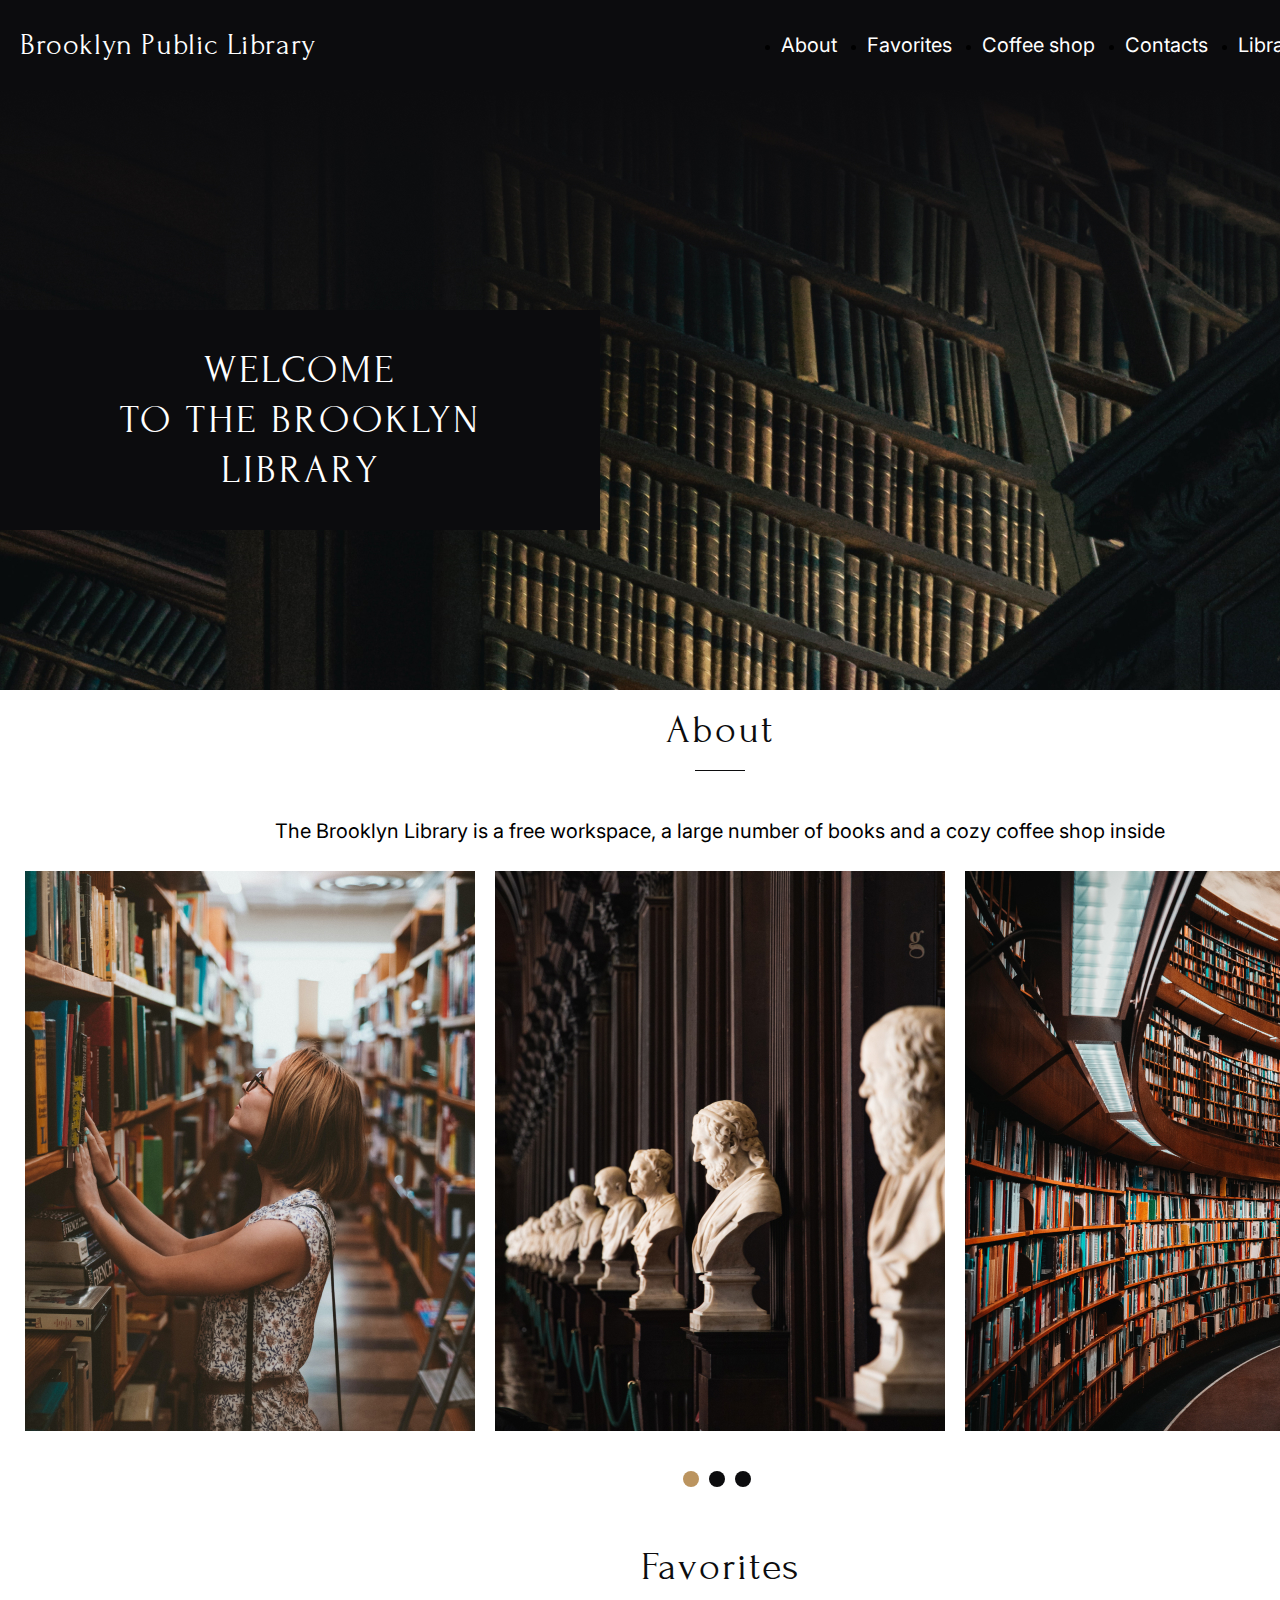
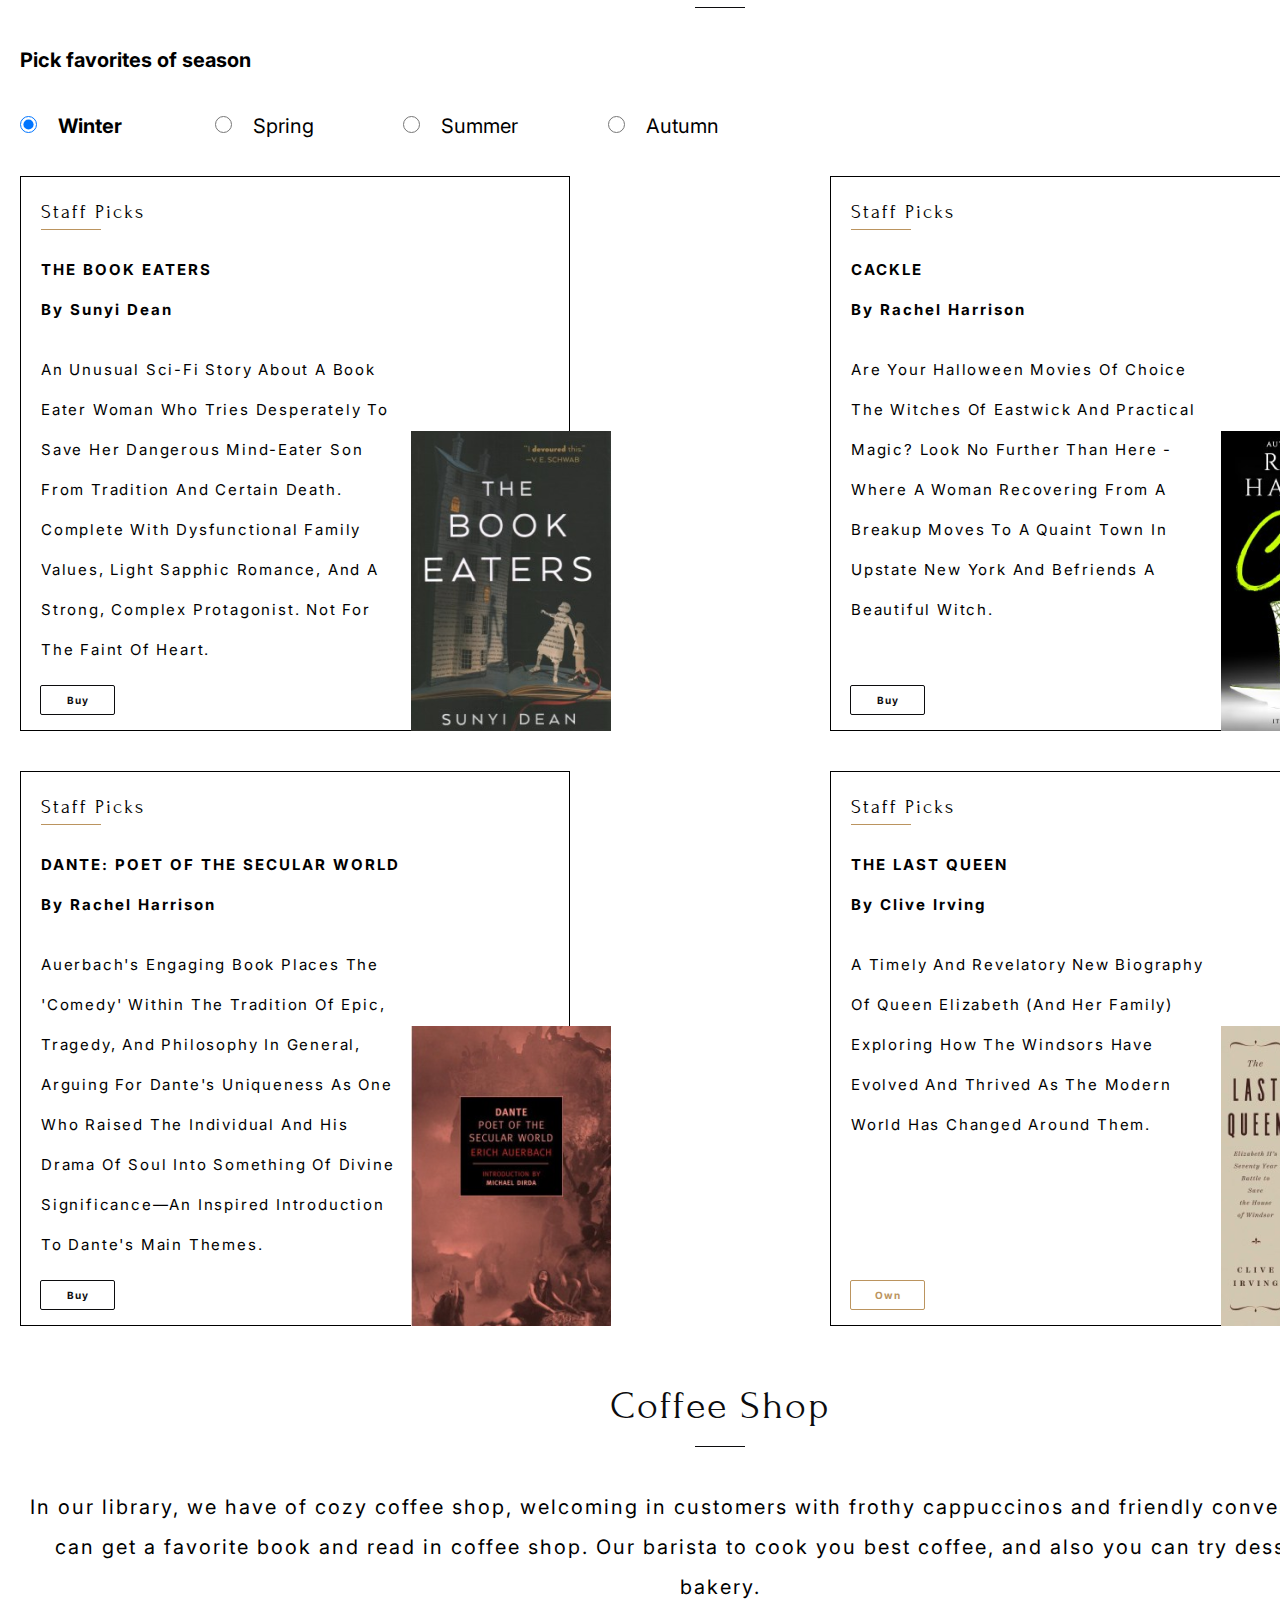
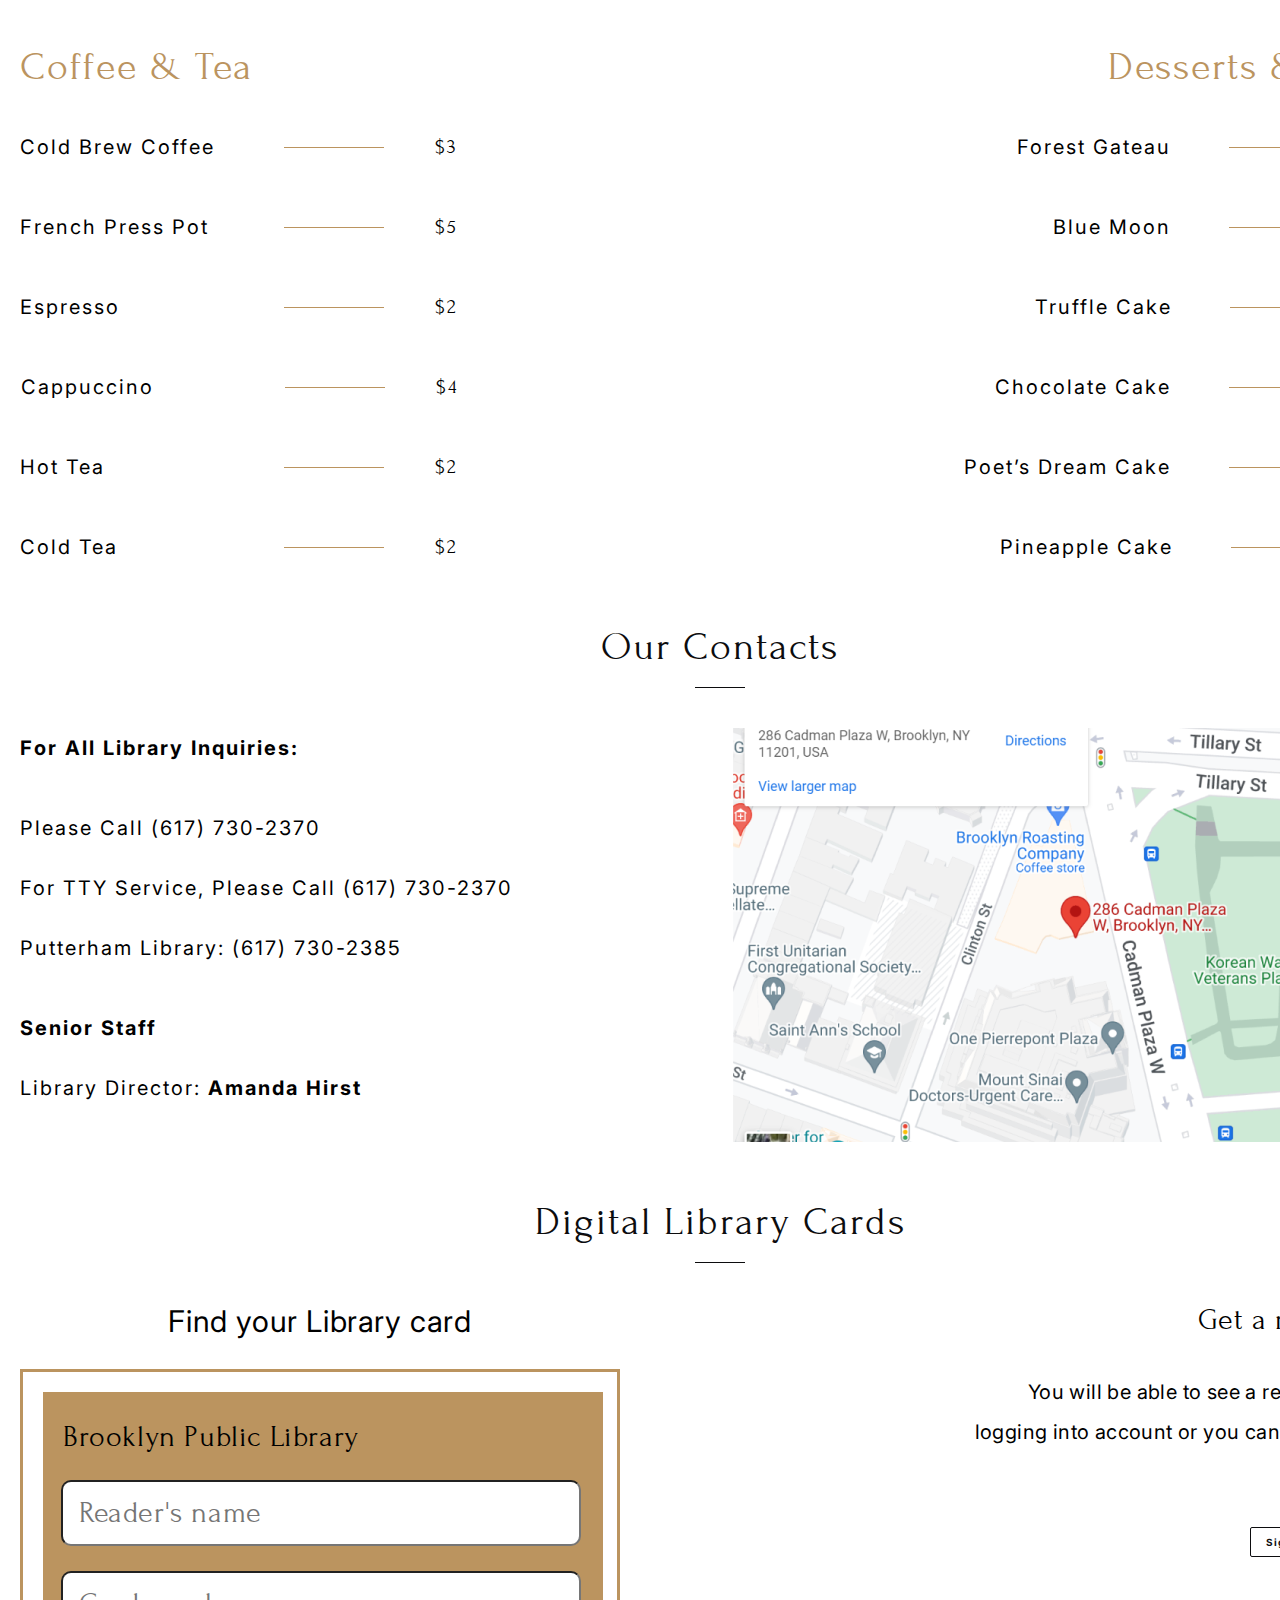
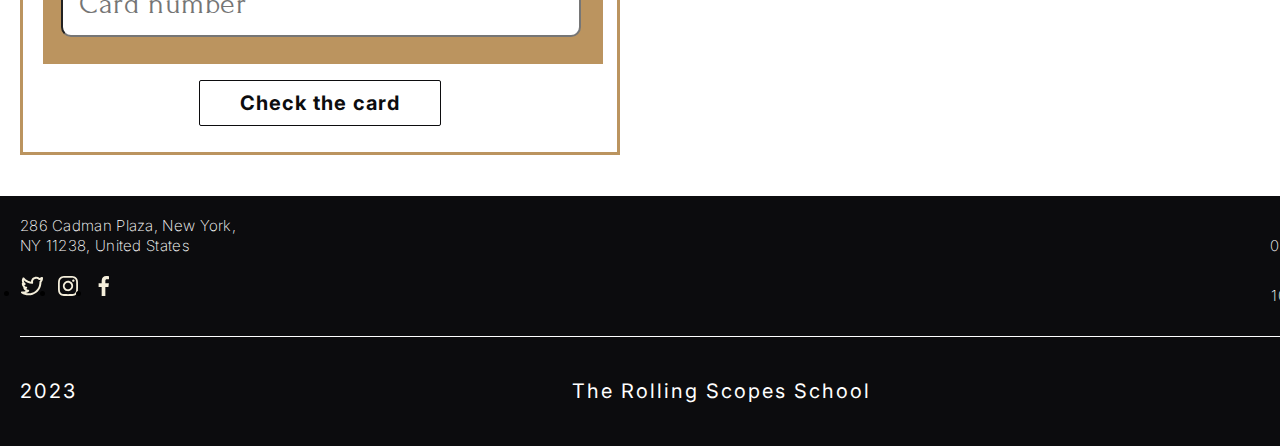
==== library/index.html @ e154a1a7 "Merge pull request #2 from rolling-scopes-school/library" ====
<!DOCTYPE html>
<html lang="en">
<head>
  <meta charset="UTF-8">
  <meta name="viewport" content="width=device-width, initial-scale=1.0">
  <title>Library</title>
  <link rel="apple-touch-icon" sizes="180x180" href="./assets/img/favicon/apple-touch-icon.png">
  <link rel="icon" type="image/png" sizes="32x32" href="./assets/img/favicon/favicon-32x32.png">
  <link rel="icon" type="image/png" sizes="16x16" href="./assets/img/favicon/favicon-16x16.png">
  <link rel="preconnect" href="https://fonts.googleapis.com">
  <link rel="preconnect" href="https://fonts.gstatic.com" crossorigin>
  <link href="https://fonts.googleapis.com/css2?family=Forum&family=Inter:wght@200;400;700&display=swap" rel="stylesheet">
  <link rel="stylesheet" href="./assets/css/normalize.css">
  <link rel="stylesheet" href="./assets/css/style.css">
</head>
<body>
  <div class="main-container">
    <header class="header">
      <h1 class="main-title">Brooklyn Public Library</h1>
        <nav class="navigation">
          <ul class="navigation__list">
            <li><a href="#about" class="navigation__list-item">About</a></li>
            <li><a href="#favorites" class="navigation__list-item">Favorites</a></li>
            <li><a href="#coffee_shop" class="navigation__list-item">Coffee shop</a></li>
            <li><a href="#contacts" class="navigation__list-item">Contacts</a></li>
            <li><a href="#library_card" class="navigation__list-item">Library Card</a></li>
          </ul>
        </nav>
        <div class="user"><img src="assets/img/icons/icon_profile.svg" alt="user logo"></div>
    </header>
  
    <main class="main">
      <section class="welcome" id="welcome">
        <p class="welcome__text">Welcome <br> to the Brooklyn <br> Library</p>
      </section>

      <section class="about">
        <div class="section-header">
          <h2 class="section-header__title">About</h2>
          <div class="section-header__divider"></div>
        </div>
        <p class="about__text">The Brooklyn Library is a free workspace, a large number of books and a cozy coffee shop inside</p>
        <div class="photo-slider">
          <div class="photo-slider__slides-wrapper">
            <img src="./assets/img/slides/first_slide.jpg" alt="fisrt slide" class="photo-slider__item">
            <img src="./assets/img/slides/second_slide.jpg" alt="second slide" class="photo-slider__item">
            <img src="./assets/img/slides/third_slide.jpg" alt="third slide" class="photo-slider__item">
          </div>
          <div class="photo-slider__dots-wrapper">
            <div class="photo-slider__dot">
              <button class="photo-slider__dot-btn photo-slider__dot-btn_active"></button>
            </div>
            <div class="photo-slider__dot">
              <button class="photo-slider__dot-btn"></button>
            </div>
            <div class="photo-slider__dot">
              <button class="photo-slider__dot-btn"></button>
            </div>
          </div>
        </div>
      </section>

      <section class="favorites" id="favorites">
        <div class="section-header">
          <h2 class="section-header__title">Favorites</h2>
          <div class="section-header__divider"></div>
        </div>
        <p class="favorites__text">Pick favorites of season</p>
        <div class="favorites__filters-wrapper">
          <div class="favorites__filter">
            <input type="radio" id="winter" class="favorites__filters-input" name="season" value="winter" checked>
            <label for="winter" class="favorites__filter-text favorites__filter-text_checked">Winter</label>
          </div>

          <div class="favorites__filter">
            <input type="radio" id="spring" class="favorites__filters-input" name="season" value="spring">
            <label for="spring" class="favorites__filter-text">Spring</label>
          </div>

          <div class="favorites__filter">
            <input type="radio" id="summer" class="favorites__filters-input" name="season" value="summer">
            <label for="summer" class="favorites__filter-text">Summer</label>
          </div>

          <div class="favorites__filter">
            <input type="radio" id="autumn" class="favorites__filters-input" name="season" value="autumn">
            <label for="autumn" class="favorites__filter-text">Autumn</label>
          </div>
        </div>
        
        <div class="favorites__cards-wrapper">
          <div class="book-card">
            <div class="book-card-text">
              <p class="book-card__label">Staff Picks</p>
              <h3 class="book-card__title">The Book Eaters</h3>
              <p class="book-card__author">By Sunyi Dean</p>
              <p class="book-card__description">
                An unusual sci-fi story about a book eater woman who tries desperately to save her dangerous mind-eater son from tradition and certain death. Complete with dysfunctional family values, light Sapphic romance, and a strong, complex protagonist. Not for the faint of heart.
              </p>
            </div>
            <button class="book-card__btn library-btn">Buy</button>
            <img src="./assets/img/posters/winter1.png" alt="The Book Eaters poster" class="book-card__poster">
          </div>
          <div class="book-card">
            <div class="book-card-text">
              <p class="book-card__label">Staff Picks</p>
              <h3 class="book-card__title">Cackle</h3>
              <p class="book-card__author">By Rachel Harrison</p>
              <p class="book-card__description">Are your Halloween movies of choice The Witches of Eastwick and Practical Magic? Look no further than here - where a woman recovering from a breakup moves to a quaint town in upstate New York and befriends a beautiful witch.</p>
            </div>
            <button class="book-card__btn library-btn">Buy</button>
            <img src="./assets/img/posters/winter2.png" alt="Cackle poster" class="book-card__poster">
          </div>
          <div class="book-card">
            <div class="book-card-text">
              <p class="book-card__label">Staff Picks</p>
              <h3 class="book-card__title">Dante: Poet of the Secular World</h3>
              <p class="book-card__author">By Rachel Harrison</p>
              <p class="book-card__description">Auerbach's engaging book places the 'Comedy' within the tradition of epic, tragedy, and philosophy in general, arguing for Dante's uniqueness as one who raised the individual and his drama of soul into something of divine significance—an inspired introduction to Dante's main themes.</p>
            </div>
            <button class="book-card__btn library-btn">Buy</button>
            <img src="./assets/img/posters/winter3.png" alt="Cackle poster" class="book-card__poster">
          </div>
          <div class="book-card">
            <div class="book-card-text">
              <p class="book-card__label">Staff Picks</p>
              <h3 class="book-card__title">The Last Queen</h3>
              <p class="book-card__author">By Clive Irving</p>
              <p class="book-card__description">A timely and revelatory new biography of Queen Elizabeth (and her family) exploring how the Windsors have evolved and thrived as the modern world has changed around them.</p>
            </div>
            <button disabled class="book-card__btn library-btn">Own</button>
            <img src="./assets/img/posters/winter4.png" alt="Cackle poster" class="book-card__poster">
          </div>
          <div class="book-card book-card_hide">
            <div class="book-card-text">
              <p class="book-card__label">Staff Picks</p>
              <h3 class="book-card__title">The Body</h3>
              <p class="book-card__author">By Stephen King</p>
              <p class="book-card__description">Powerful novel that takes you back to a nostalgic time, exploring both the beauty and danger and loss of innocence that is youth.</p>
            </div>
            <button class="book-card__btn library-btn">Buy</button><img src="./assets/img/posters/spring1.png" alt="The Body poster" class="book-card__poster"></div>
          <div class="book-card book-card_hide">
            <div class="book-card-text">
              <p class="book-card__label">Staff Picks</p>
              <h3 class="book-card__title">Carry: A Memoir of Survival on Stolen Land</h3>
              <p class="book-card__author">By Toni Jenson</p>
              <p class="book-card__description">This memoir about the author's relationship with gun violence feels both expansive and intimate, resulting in a lyrical indictment of the way things are.</p>
            </div>
            <button class="book-card__btn library-btn">Buy</button><img src="./assets/img/posters/spring2.png" alt="Carry: A Memoir of Survival on Stolen Land poster" class="book-card__poster"></div>
          <div class="book-card book-card_hide">
            <div class="book-card-text">
              <p class="book-card__label">Staff Picks</p>
              <h3 class="book-card__title">Days of Distraction</h3>
              <p class="book-card__author">By Alexandra Chang</p>
              <p class="book-card__description">A sardonic view of Silicon Valley culture, a meditation on race, and a journal of displacement and belonging, all in one form-defying package of spare prose.</p>
            </div>
            <button class="book-card__btn library-btn">Buy</button><img src="./assets/img/posters/spring3.png" alt="Days of Distraction poster" class="book-card__poster"></div>
          <div class="book-card book-card_hide">
            <div class="book-card-text">
              <p class="book-card__label">Staff Picks</p>
              <h3 class="book-card__title">Dominicana</h3>
              <p class="book-card__author">By Angie Cruz</p>
              <p class="book-card__description">A fascinating story of a teenage girl who marries a man twice her age with the promise to bring her to America. Her marriage is an opportunity for her family to eventually immigrate. For fans of Isabel Allende and Julia Alvarez.</p>
            </div>
            <button disabled class="book-card__btn library-btn">Own</button><img src="./assets/img/posters/spring4.png" alt="Dominicana poster" class="book-card__poster"></div>
          <div class="book-card book-card_hide">
            <div class="book-card-text">
              <p class="book-card__label">Staff Picks</p>
              <h3 class="book-card__title">Crude: A Memoir</h3>
              <p class="book-card__author">By Pablo Fajardo & ​​Sophie Tardy-Joubert</p>
              <p class="book-card__description">Drawing and color by Damien Roudeau | This book illustrates the struggles of a group of indigenous Ecuadoreans as they try to sue the ChevronTexaco company for damage their oil fields did to the Amazon and her people</p>
            </div>
            <button class="book-card__btn library-btn">Buy</button><img src="./assets/img/posters/summer1.png" alt="Crude: A Memoir poster" class="book-card__poster"></div>
          <div class="book-card book-card_hide">
            <div class="book-card-text">
              <p class="book-card__label">Staff Picks</p>
              <h3 class="book-card__title">Let My People Go Surfing</h3>
              <p class="book-card__author">By Yvon Chouinard</p>
              <p class="book-card__description">Chouinard—climber, businessman, environmentalist—shares tales of courage and persistence from his experience of founding and leading Patagonia, Inc. Full title: Let My People Go Surfing: The Education of a Reluctant Businessman, Including 10 More Years of Business Unusual.</p>
            </div>
            <button class="book-card__btn library-btn">Buy</button><img src="./assets/img/posters/summer2.png" alt="Let My People Go Surfing poster" class="book-card__poster"></div>
          <div class="book-card book-card_hide">
            <div class="book-card-text">
              <p class="book-card__label">Staff Picks</p>
              <h3 class="book-card__title">The Octopus Museum: Poems</h3>
              <p class="book-card__author">By Brenda Shaughnessy</p>
              <p class="book-card__description">This collection of bold and scathingly beautiful feminist poems imagines what comes after our current age of environmental destruction, racism, sexism, and divisive politics.</p>
            </div>
            <button class="book-card__btn library-btn">Buy</button><img src="./assets/img/posters/summer3.png" alt="The Octopus Museum: Poems poster" class="book-card__poster"></div>
          <div class="book-card book-card_hide">
            <div class="book-card-text">
              <p class="book-card__label">Staff Picks</p>
              <h3 class="book-card__title">Shark Dialogues: A Novel</h3>
              <p class="book-card__author">By Kiana Davenport</p>
              <p class="book-card__description">An epic saga of seven generations of one family encompasses the tumultuous history of Hawaii as a Hawaiian woman gathers her four granddaughters together in an erotic tale of villains and dreamers, queens and revolutionaries, lepers and healers.</p>
            </div>
            <button class="book-card__btn library-btn">Buy</button><img src="./assets/img/posters/summer4.png" alt="Shark Dialogues: A Novel poster" class="book-card__poster"></div>
          <div class="book-card book-card_hide">
            <div class="book-card-text">
              <p class="book-card__label">Staff Picks</p>
              <h3 class="book-card__title">Casual Conversation</h3>
              <p class="book-card__author">By Renia White</p>
              <p class="book-card__description">White's impressive debut collection takes readers through and beyond the concepts of conversation and the casual - both what we say to each other and what we don't, examining the possibilities around how we construct and communicate identity. </p>
            </div>
            <button class="book-card__btn library-btn">Buy</button><img src="./assets/img/posters/autumn1.png" alt="Casual Conversation poster" class="book-card__poster"></div>
          <div class="book-card book-card_hide">
            <div class="book-card-text">
              <p class="book-card__label">Staff Picks</p>
              <h3 class="book-card__title">The Great Fire</h3>
              <p class="book-card__author">By Lou Ureneck</p>
              <p class="book-card__description">The harrowing story of an ordinary American and a principled Naval officer who, horrified by the burning of Smyrna, led an extraordinary rescue effort that saved a quarter of a million refugees from the Armenian Genocide</p>
            </div>
            <button class="book-card__btn library-btn">Buy</button><img src="./assets/img/posters/autumn2.png" alt="The Great Fire poster" class="book-card__poster"></div>
          <div class="book-card book-card_hide">
            <div class="book-card-text">
              <p class="book-card__label">Staff Picks</p>
              <h3 class="book-card__title">Rickey: The Life and Legend</h3>
              <p class="book-card__author">By Howard Bryant</p>
              <p class="book-card__description">With the fall rolling around, one can't help but think of baseball's postseason coming up! And what better way to prepare for it than reading the biography of one of the game's all-time greatest performers, the Man of Steal, Rickey Henderson?</p>
            </div>
            <button class="book-card__btn library-btn">Buy</button><img src="./assets/img/posters/autumn3.png" alt="Rickey: The Life and Legend poster" class="book-card__poster"></div>
          <div class="book-card book-card_hide">
            <div class="book-card-text">
              <p class="book-card__label">Staff Picks</p>
              <h3 class="book-card__title">Slug: And Other Stories</h3>
              <p class="book-card__author">By Megan Milks</p>
              <p class="book-card__description">Exes Tegan and Sara find themselves chained together by hairballs of codependency. A father and child experience the shared trauma of giving birth to gods from their wounds.</p>
            </div>
            <button class="book-card__btn library-btn">Buy</button><img src="./assets/img/posters/autumn4.png" alt="Slug: And Other Stories poster" class="book-card__poster"></div>
        </div>
      </section>

      <section class="coffee-shop" id="coffee_shop">
        <div class="section-header">
          <h2 class="section-header__title">Coffee Shop</h2>
          <div class="section-header__divider"></div>
        </div>
        <p class="coffee-shop__text">In our library, we have of cozy coffee shop, welcoming in customers with frothy cappuccinos and friendly conversation. 
          You can get a favorite book and read in coffee shop. Our barista to cook you best coffee, and also you can try desserts from bakery.</p>
        <div class="coffee-shop__menu-wrapper">
          <div class="menu-card">
            <h3 class="menu-card__title">Coffee & Tea</h3>
            <ul class="menu-card__list">
              <li class="menu-card__left-list-item">
                <p class="menu-card__item-name">Cold Brew Coffee</p>
                <div class="menu-card__divider"></div>
                <p class="menu-card__item-price">$3</p>
              </li>
              <li class="menu-card__left-list-item">
                <p class="menu-card__item-name">French Press Pot</p>
                <div class="menu-card__divider"></div>
                <p class="menu-card__item-price">$5</p>
              </li>
              <li class="menu-card__left-list-item">
                <p class="menu-card__item-name">Espresso</p>
                <div class="menu-card__divider"></div>
                <p class="menu-card__item-price">$2</p>
              </li>
              <li class="menu-card__left-list-item">
                <p class="menu-card__item-name">Cappuccino</p>
                <div class="menu-card__divider"></div>
                <p class="menu-card__item-price">$4</p>
              </li>
              <li class="menu-card__left-list-item">
                <p class="menu-card__item-name">Hot tea</p>
                <div class="menu-card__divider"></div>
                <p class="menu-card__item-price">$2</p>
              </li>
              <li class="menu-card__left-list-item">
                <p class="menu-card__item-name">Cold tea</p>
                <div class="menu-card__divider"></div>
                <p class="menu-card__item-price">$2</p>
              </li>
            </ul>
          </div>
          <div class="menu-card_right">
            <h3 class="menu-card__title">Desserts & Cakes</h3>
            <ul class="menu-card__list">
              <li class="menu-card__right-list-item">
                <p class="menu-card__item-name">Forest Gateau</p>
                <div class="menu-card__divider"></div>
                <p class="menu-card__item-price">$16</p>
              </li>
              <li class="menu-card__right-list-item">
                <p class="menu-card__item-name">Blue Moon</p>
                <div class="menu-card__divider"></div>
                <p class="menu-card__item-price">$16</p>
              </li>
              <li class="menu-card__right-list-item">
                <p class="menu-card__item-name">Truffle Cake</p>
                <div class="menu-card__divider"></div>
                <p class="menu-card__item-price">$15</p>
              </li>
              <li class="menu-card__right-list-item">
                <p class="menu-card__item-name">Chocolate Cake</p>
                <div class="menu-card__divider"></div>
                <p class="menu-card__item-price">$18</p>
              </li>
              <li class="menu-card__right-list-item">
                <p class="menu-card__item-name">Poet’s Dream Cake</p>
                <div class="menu-card__divider"></div>
                <p class="menu-card__item-price">$16</p>
              </li>
              <li class="menu-card__right-list-item">
                <p class="menu-card__item-name">Pineapple Cake</p>
                <div class="menu-card__divider"></div>
                <p class="menu-card__item-price">$14</p>
              </li>
            </ul>
          </div>
        </div>
      </section>

      <section class="contacts" id="contacts">
        <div class="section-header">
          <h2 class="section-header__title">Our Contacts</h2>
          <div class="section-header__divider"></div>
        </div>
        <div class="contacts__wrapper">
          <div class="contacts-info">
            <h3 class="contacts-info__title">For All Library Inquiries:</h3>
            <p class="contacts-info__text">Please Call <a href="tel:(617) 730-2370" class="contacts-info__link">(617) 730-2370</a></p>
            <p class="contacts-info__text">For TTY Service, Please Call <a href="tel:(617) 730-2370" class="contacts-info__link">(617) 730-2370</a></p>
            <p class="contacts-info__text">Putterham Library: <a href="tel:(617) 730-2385" class="contacts-info__link">(617) 730-2385</a></p>
            <h3 class="contacts-info__title">Senior Staff</h3>
            <p class="contacts-info__text">Library Director: <a href="mailto:AmandaHirst@gmail.com" class="contacts-info__link"><b>Amanda Hirst</b></a></p>
          </div>
          <img src="./assets/img/map.png" alt="map" class="contacts__map">
        </div>
      </section>

      <section class="library-cards" id="library_card">
        <div class="section-header">
          <h2 class="section-header__title">Digital Library Cards</h2>
          <div class="section-header__divider"></div>
        </div>
        <div class="library-cards__wrapper">
          <div class="find-card">
            <h3 class="find-card__title">Find your Library card</h3>
            <form class="find-card__form">
              <div class="find-card__input-container">
                <p class="find-card__form-text">Brooklyn Public Library</p>
                <input type="text" class="find-card__form-input" pattern="^[a-zA-Z]+$" placeholder="Reader's name" >
                <input type="text" class="find-card__form-input" pattern="^[0-9\-]+$" placeholder="Card number">
              </div>
              <button class="find-card__form-btn library-btn">Check the card</button>
            </form>
          </div>
          <div class="profile-promo">
            <h3 class="profile-promo__title">Get a reader card</h3>
            <p class="profile-promo__form-text">You will be able to see a reader card after logging into account or you can register a new account</p>
            <button class="profile-promo__form-btn library-btn">Log in</button>
            <button class="profile-promo__form-btn library-btn">Sign Up</button>
          </div>
        </div>
      </section>
    </main>

    <footer class="footer">
      <div class="footer__upper-wrapper">
        <div class="footer__upper-wrapper-left">
          <a href="https://www.google.com/maps/search/286+Cadman+Plaza,+New+York,+NY+11238,+United+States/@40.6956377,-73.9932709,17z/data=!3m1!4b1?entry=ttu" class="footer__upper-text footer-links">
            286 Cadman Plaza, New York,
            NY 11238, United States
          </a>
          <ul class="footer__icons-list">
            <li class="footer__icons-list-item">
              <a href="https://twitter.com/bklynlibrary"><img src="./assets/img/contacts/twitter.svg" alt="twitter icon" class="footer__icon"></a>
            </li>
            <li class="footer__icons-list-item">
              <a href="https://www.instagram.com/bklynlibrary/"><img src="./assets/img/contacts/instagram.svg" alt="instagram icon" class="footer__icon"></a>
            </li>
            <li class="footer__icons-list-item">
              <a href="https://www.facebook.com/BrooklynPublicLibraryFamily"><img src="./assets/img/contacts/facebook.svg" alt="facebook icon" class="footer__icon"></a>
            </li>
          </ul>
        </div>
        <div class="footer__upper-wrapper-right">
          <p class="footer__upper-text">
                      Mon - Fri<br>
            08:00 am - 07:00 pm</p>
          <p class="footer__upper-text">
                      Sat - Sun<br>
            10:00 am - 06:00 pm
          </p>
        </div>
      </div>
      <div class="footer__divider"></div>
      <div class="footer__lower-wrapper">
        <p class="footer__lower-text">2023</p>
        <a href="https://rs.school/js-stage0/" class="footer__lower-text footer-links">The Rolling Scopes School</a>
        <a href="https://github.com/RobertLokamp/" class="footer__lower-text footer-links">Ivan</a>
      </div>
    </footer>
  </div>

  <script src="index.js"></script>

</body>
</html>
---- library/assets/css/style.css ----
* {
    box-sizing: border-box;
    margin: 0;
    padding: 0;
}

html {
    scroll-behavior: smooth;
}

.main-container {
    width: 1440px;
    margin: 0 auto;
}

.footer-links:hover,
.navigation__list-item:hover {
    transition: 0.7s;
    color: #FFFFFFBF;
}

.library-btn:hover {
    transition: 0.5s;
    background: #BB945F;
    border: 1px solid #BB945F;
    border-radius: 2px;
}

.header {
    display: flex;
    justify-content: space-between;
    align-items: center;
    height: 90px;
    padding: 20px;
    background: #0C0C0E;
}

.main-title {
    flex-shrink: 0;
    margin: 0;
    margin-right: auto;
    font-size: 30px;
    font-family: Forum;
    font-style: normal;
    font-weight: 400;
    line-height: 50px; /* 166.667% */;
    color: #FFF;
    letter-spacing: 0.6px;
}

.navigation__list {
    display: inline-flex;
    align-items: flex-start;
    gap: 30px;
}

.navigation__list-item {
    font-size: 20px;
    font-family: Inter;
    font-style: normal;
    font-weight: 400;
    line-height: 50px; /* 250% */;
    color: #FFF;
    text-decoration: none;
    list-style: none;
}

.user {
    flex-shrink: 0;
    margin-left: 40px;
}

.welcome {
    height: 600px;
    padding-top: 220px;
    background: url(../img/welcome-bg.jpg) center center/cover no-repeat;
}

.welcome__text {
    width: 600px;
    height: 220px;
    padding: 35px 40px;
    background: #0C0C0E;
    font-size: 40px;
    font-family: Forum;
    font-style: normal;
    font-weight: 400;
    line-height: 50px; /* 125% */;
    color: #FFF;
    text-align: center;
    text-transform: uppercase;
    letter-spacing: 3px;
}

.section-header__title {
    margin-bottom: 0px;
    font-size: 40px;
    font-family: Forum;
    font-style: normal;
    font-weight: 400;
    line-height: 40px; /* 100% */;
    color: #0C0C0E;
    text-align: center;
    text-transform: capitalize;
    letter-spacing: 2px;
}

.section-header__divider {
    width: 50px;
    height: 1px;
    margin: 0 auto;
    margin-top: 20px;
    background-color: #0C0C0E;
}

.about {
    height: 837px;
    padding: 20px 20px 40px;
}

.about__text {
    margin-top: 40px;
    font-size: 20px;
    font-family: Inter;
    font-style: normal;
    font-weight: 400;
    line-height: 40px; /* 200% */;
    color: #000;
    text-align: center;
}

.photo-slider {
    margin-top: 20px;
}

.photo-slider__slides-wrapper {
    display: flex;
    justify-content: center;
    gap: 20px;
}

.photo-slider__item {
    width: 450px;
    height: 560px;
}

.photo-slider__dots-wrapper {
    display: flex;
    width: 84px;
    margin: 35px auto;
}

.photo-slider__dot {
    display: flex;
    justify-content: center;
    align-items: center;
    width:26px;
    height: 26px;
    background-color: #FFF;
    cursor: pointer;
    border-radius: 100%;
    cursor: pointer;
}

.photo-slider__dot-btn {
    width:16px;
    height: 16px;
    background-color: #0C0C0E;
    cursor: pointer;
    border: none;
    border-radius: 100%;
}

.photo-slider__dot-btn_active {
    background-color: #BB945F;
}

.favorites {
    min-height: 1439px;
    padding: 20px 20px 40px;
}

.favorites__text {
    margin-top: 40px;
    font-size: 20px;
    font-family: Inter;
    font-style: normal;
    font-weight: 700;
    line-height: normal;
    color: #000;
}

.favorites__filters-wrapper {
    display: flex;
    justify-content: flex-start;
    position: relative;
    right: 5px;
    margin-top: 34px;
}

.favorites__filter {
    width: 130px;
    padding: 5px;
}

.favorites__filter:first-child {
    margin-right: 65px;
}

.favorites__filter:nth-child(2) {
    margin-right: 58px;
}

.favorites__filter:nth-child(3) {
    margin-right: 75px;
}

.favorites__filter-text {
    cursor: pointer;
    font-size: 20px;
    font-family: Inter;
    font-style: normal;
    font-weight: 400;
    color: #000;
}

.favorites__filters-input[type='radio'] {
    stroke-width: 2px;
    stroke: #000;
    width: 17px;
    height: 17px;
    margin-top: 5px;
    margin-right: 17px;
    cursor: pointer;
}

.favorites__filters-input[type='radio']:checked + .favorites__filter-text {
    font-weight: 700;
}

.favorites__cards-wrapper {
    display: flex;
    flex-wrap: wrap;
    justify-content: space-between;
    row-gap: 40px;
    margin-top: 33px;
}

.book-card {
    min-width: 590px;
    height: 555px;
}

.book-card_hide {
    display: none;
}

.book-card:nth-child(2),
.book-card:nth-child(4) {
    padding-right: 60px;
}

.book-card-text {
    position: absolute;
    width: 550px;
    height: 555px;
    padding: 15px 0px 15px 20px;
    border: 1px solid #000;
}

.book-card__label {
    font-size: 20px;
    font-family: Forum;
    font-style: normal;
    font-weight: 400;
    line-height: 40px; /* 200% */;
    color: #000;
    text-transform: capitalize;
    letter-spacing: 2px;
}


.book-card__label:after {
    content: '';
    display: block;
    width: 60px;
    height: 1px;
    margin-top: -3px;
    background: #BB945F;
}

.book-card__title {
    margin-top: 20px;
    font-size: 15px;
    font-family: Inter;
    font-style: normal;
    font-weight: 700;
    line-height: 40px; /* 266.667% */;
    color: #000;
    text-transform: uppercase;
    letter-spacing: 2px;
}

.book-card__author {
    font-size: 15px;
    font-family: Inter;
    font-style: normal;
    font-weight: 700;
    line-height: 40px; /* 266.667% */;
    color: #000;
    text-transform: capitalize;
    letter-spacing: 2px;
}

.book-card__description {
    margin-top: 20px;
    padding-right: 170px;
    font-size: 15px;
    font-family: Inter;
    font-style: normal;
    font-weight: 400;
    line-height: 40px; /* 266.667% */;
    color: #000;
    text-transform: capitalize;
    letter-spacing: 1.8px;
}

.book-card__btn {
    position: relative;
    top: 228px;
    left: 20px;
    width: 75px;
    border-radius: 2px;
    border: 1px solid #0C0C0E;
    height: 30px;
    background-color: #FFF;
    cursor: pointer;
    border: 1px solid #0C0C0E;
    border-radius: 2px;
    font-size: 10px;
    font-family: Inter;
    font-style: normal;
    font-weight: 700;
    line-height: normal;
    color: #0C0C0E;
    text-align: center;
    letter-spacing: 1px;
    cursor: pointer;
}

.book-card__btn_own {
    border-color: #BB945F;
    color: #BB945F;
}

.book-card__btn:disabled {
    background-color: #FFF;
    cursor: auto;
    border-color: #BB945F;
    color: #BB945F;
}

.book-card__btn:disabled:hover {
    background: #FFF;
}

.book-card__poster {
    position: relative;
    top: 255px;
    left: 312px;
}

.coffee-shop {
    height: 841px;
    padding: 20px 20px 40px 20px;
}

.coffee-shop__text {
    margin-top: 40px;
    font-size: 20px;
    font-family: Inter;
    font-style: normal;
    font-weight: 400;
    line-height: 40px; /* 200% */;
    color: #000;
    text-align: center;
    letter-spacing: 2px;
}

.coffee-shop__menu-wrapper {
    display: flex;
    justify-content: space-between;
    margin-top: 40px;
}

.menu-card_right {
    text-align: right;
}

.menu-card__title {
    font-size: 40px;
    font-family: Forum;
    font-style: normal;
    font-weight: 400;
    line-height: 40px; /* 200% */;
    color: #BB945F;
    text-transform: capitalize;
    letter-spacing: 2px;
}

.menu-card__list {
    list-style: none;
}

.menu-card__left-list-item {
    display: flex;
    justify-content: center;
    align-items: center;
    gap: 51px;
    margin-top: 40px;
}

.menu-card__right-list-item {
    display: flex;
    justify-content: flex-end;
    align-items: center;
    gap: 58px;
    margin-top: 40px;
}

.menu-card__item-name {
    width: 213px;
    font-size: 20px;
    font-family: Inter;
    font-style: normal;
    font-weight: 400;
    line-height: 40px; /* 200% */;
    color: #000;
    text-transform: capitalize;
    letter-spacing: 2px;
}

.menu-card__divider {
    width: 100px;
    height: 1px;
    background: #BB945F;
}

.menu-card__item-price {
    font-size: 20px;
    font-family: Forum;
    font-style: normal;
    font-weight: 400;
    line-height: 40px; /* 200% */;
    color: #000;
    text-transform: capitalize;
    letter-spacing: 2px;
}

.contacts {
    height: 575px;
    padding: 20px 20px 40px 20px;
}

.contacts__wrapper {
    display: flex;
    justify-content: space-between;
    margin-top: 40px;
}

.contacts-info__title {
    font-size: 20px;
    font-family: Inter;
    font-style: normal;
    font-weight: 700;
    line-height: 40px; /* 200% */;
    color: #000;
    letter-spacing: 2px;
}

.contacts-info__title:nth-of-type(2) {
    margin-top: 40px;
}

.contacts-info__text {
    margin-top: 20px;
    font-size: 20px;
    font-family: Inter;
    font-style: normal;
    font-weight: 400;
    line-height: 40px; /* 200% */;
    color: #000;
    letter-spacing: 2px;
}

.contacts-info__text:nth-of-type(1) {
    margin-top: 40px;
}

.contacts-info__link {
    color: #000;
    text-decoration: none;
}

.contacts-info__link:hover {
    color: #BB945F;
    text-decoration: none;
}

.contacts__map {
    width: 696px;
    height: 414px;
}

.library-cards {
    height: 614px;
    padding: 20px 20px 41px;
}

.library-cards__wrapper {
    display: flex;
    justify-content: space-between;
    margin-top: 40px;
}

.find-card__title {
    font-size: 30px;
    font-family: Inter;
    font-style: normal;
    font-weight: 400;
    line-height: normal;
    color: #000;
    text-align: center;
    letter-spacing: 0.6px;
}

.find-card__form {
    width: 600px;
    height: 386px;
    margin-top: 30px;
    padding: 20px 20px 30px;
    border: 3px solid #BB945F;
}

.find-card__input-container {
    width: 560px;
    height: 272px;
    padding: 20px 20px 25px;
    background: #BB945F;
}

.find-card__form-text {
    font-size: 30px;
    font-family: Forum;
    font-style: normal;
    font-weight: 400;
    line-height: 50px; /* 166.667% */;
    color: #000;
    letter-spacing: 0.6px;
}

.find-card__form-input {
    display: block;
    width: 520px;
    height: 66px;
    margin-top: 18px;
    margin-left: -2px;
    background: #FFF;
    border-radius: 10px;
}

.find-card__form-input:nth-of-type(2) {
    margin-top: 25px;
}

.find-card__form-input {
    padding: 8px 0 8px 16px;
    font-size: 30px;
    font-family: Forum;
    font-style: normal;
    font-weight: 400;
    color: #BB945F;
    letter-spacing: 0.6px;
}

.find-card__form-input:placeholder {
    color: #8E8E8E;
}

.find-card__form-btn {
    display: block;
    margin: 0 auto;
    margin-top: 16px;
    padding: 10px 40px;
    background-color: #FFF;
    cursor: pointer;
    border: 1px solid #0C0C0E;
    border-radius: 2px;
    font-size: 20px;
    font-family: Inter;
    font-style: normal;
    font-weight: 700;
    line-height: normal;
    color: #0C0C0E;
    text-align: center;
    letter-spacing: 1px;
}

.profile-promo {
    width: 470px;
}

.profile-promo__title {
    font-size: 30px;
    font-family: Forum;
    font-style: normal;
    font-weight: 400;
    line-height: normal;
    color: #000;
    text-align: right;
    letter-spacing: 0.6px;
}

.profile-promo__form-text {
    margin-top: 35px;
    font-size: 20px;
    font-family: Inter;
    font-style: normal;
    font-weight: 400;
    line-height: 40px; /* 200% */;
    color: #000;
    text-align: right;
    letter-spacing: 0.4px;
}

.profile-promo__form-btn {
    display: flex;
    justify-content: center;
    align-items: center;
    float: right;
    width: 75px;
    height: 30px;
    margin-top: 35px;
    padding: 10px 0px;
    background-color: #FFF;
    cursor: pointer;
    border: 1px solid #0C0C0E;
    border-radius: 2px;
    font-size: 10px;
    font-family: Inter;
    font-style: normal;
    font-weight: 700;
    line-height: normal;
    color: #0C0C0E;
    text-align: center;
    letter-spacing: 1px;
}

.profile-promo__form-btn:nth-of-type(2) {
    margin-right: 20px;
}

.footer {
    height: 250px;
    padding: 20px 20px 44px;
    background: #0C0C0E;
}

.footer__upper-wrapper {
    display: flex;
    justify-content: space-between;
}

.footer__upper-wrapper-left {
    width: 229px;
}

.footer__upper-text {
    font-size: 15px;
    font-family: Inter;
    font-style: normal;
    font-weight: 200;
    line-height: 20px; /* 133.333% */;
    color: #FFF;
    text-decoration: none;
    letter-spacing: 0.3px;
}

.footer__icons-list {
    display: inline-flex;
    margin-top: 18px;
}

.footer__icon {
    margin-right: 12px;
}

.footer__upper-wrapper-right {
    width: 160px;
    text-align: right;
}

.footer__upper-text:nth-of-type(2) {
    margin-top: 10px;
}

.footer__divider {
    height: 1px;
    margin-top: 30px;
    background: #FFF;
}

.footer__lower-wrapper {
    display: flex;
    justify-content: space-between;
    margin-top: 44px;
}

.footer__lower-text {
    font-size: 20px;
    font-family: Inter;
    font-style: normal;
    font-weight: 400;
    line-height: 20px; /* 100% */;
    color: #FFF;
    text-align: center;
    text-decoration: none;
    letter-spacing: 2px;
}

.footer__lower-text:first-child {
    width: 50px;
    text-align: left;
}
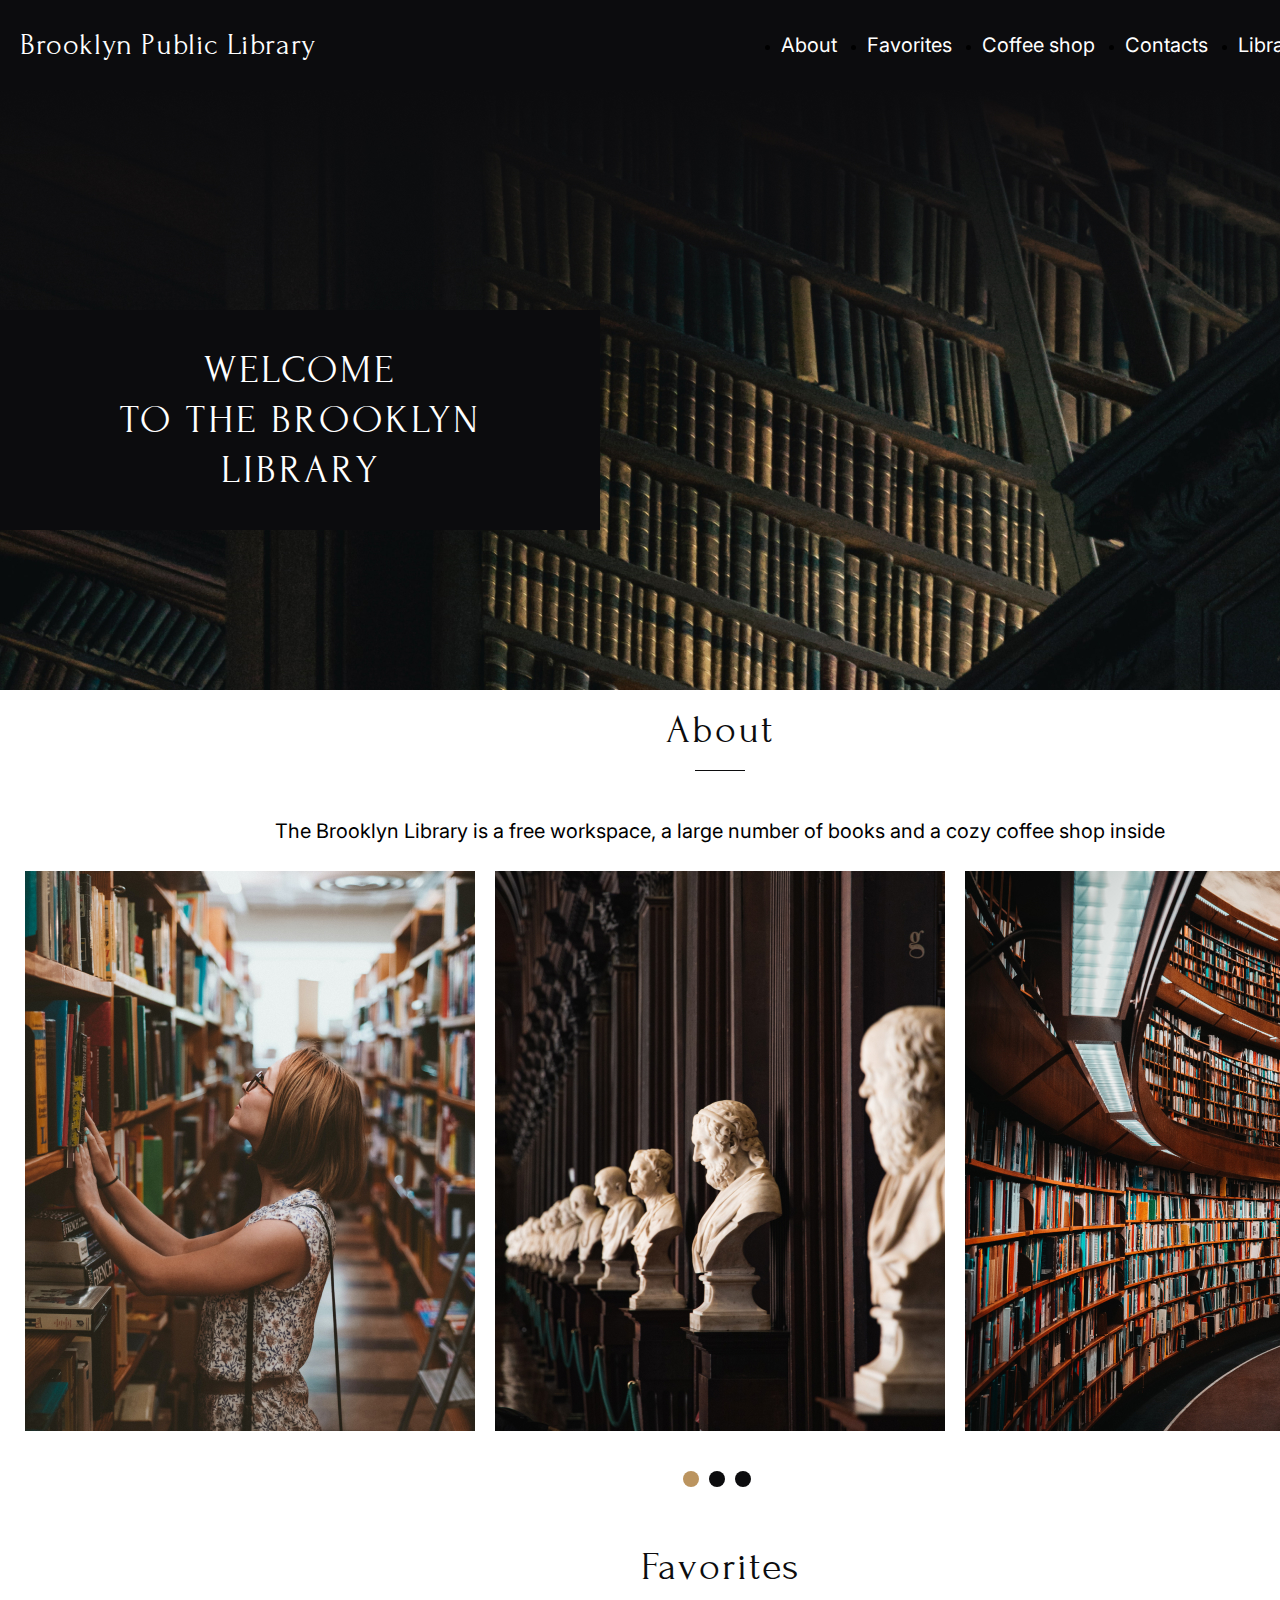
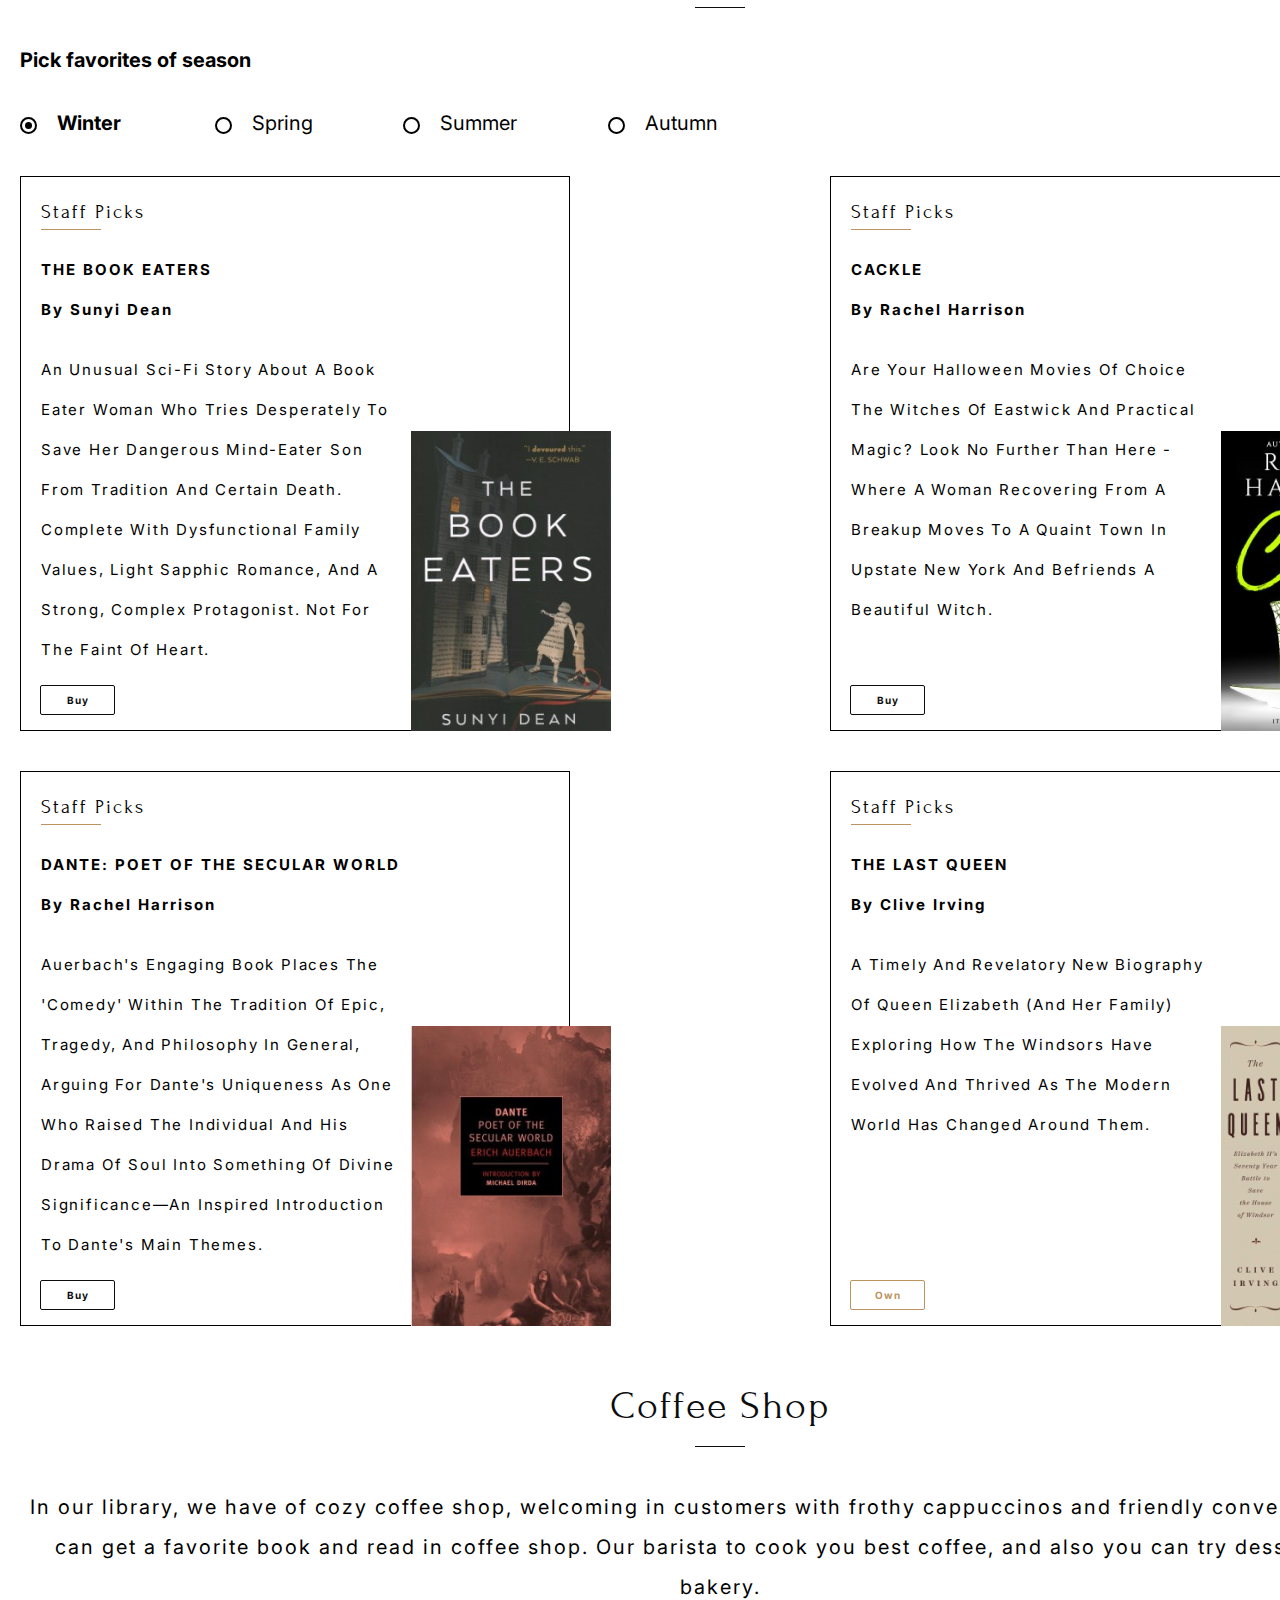
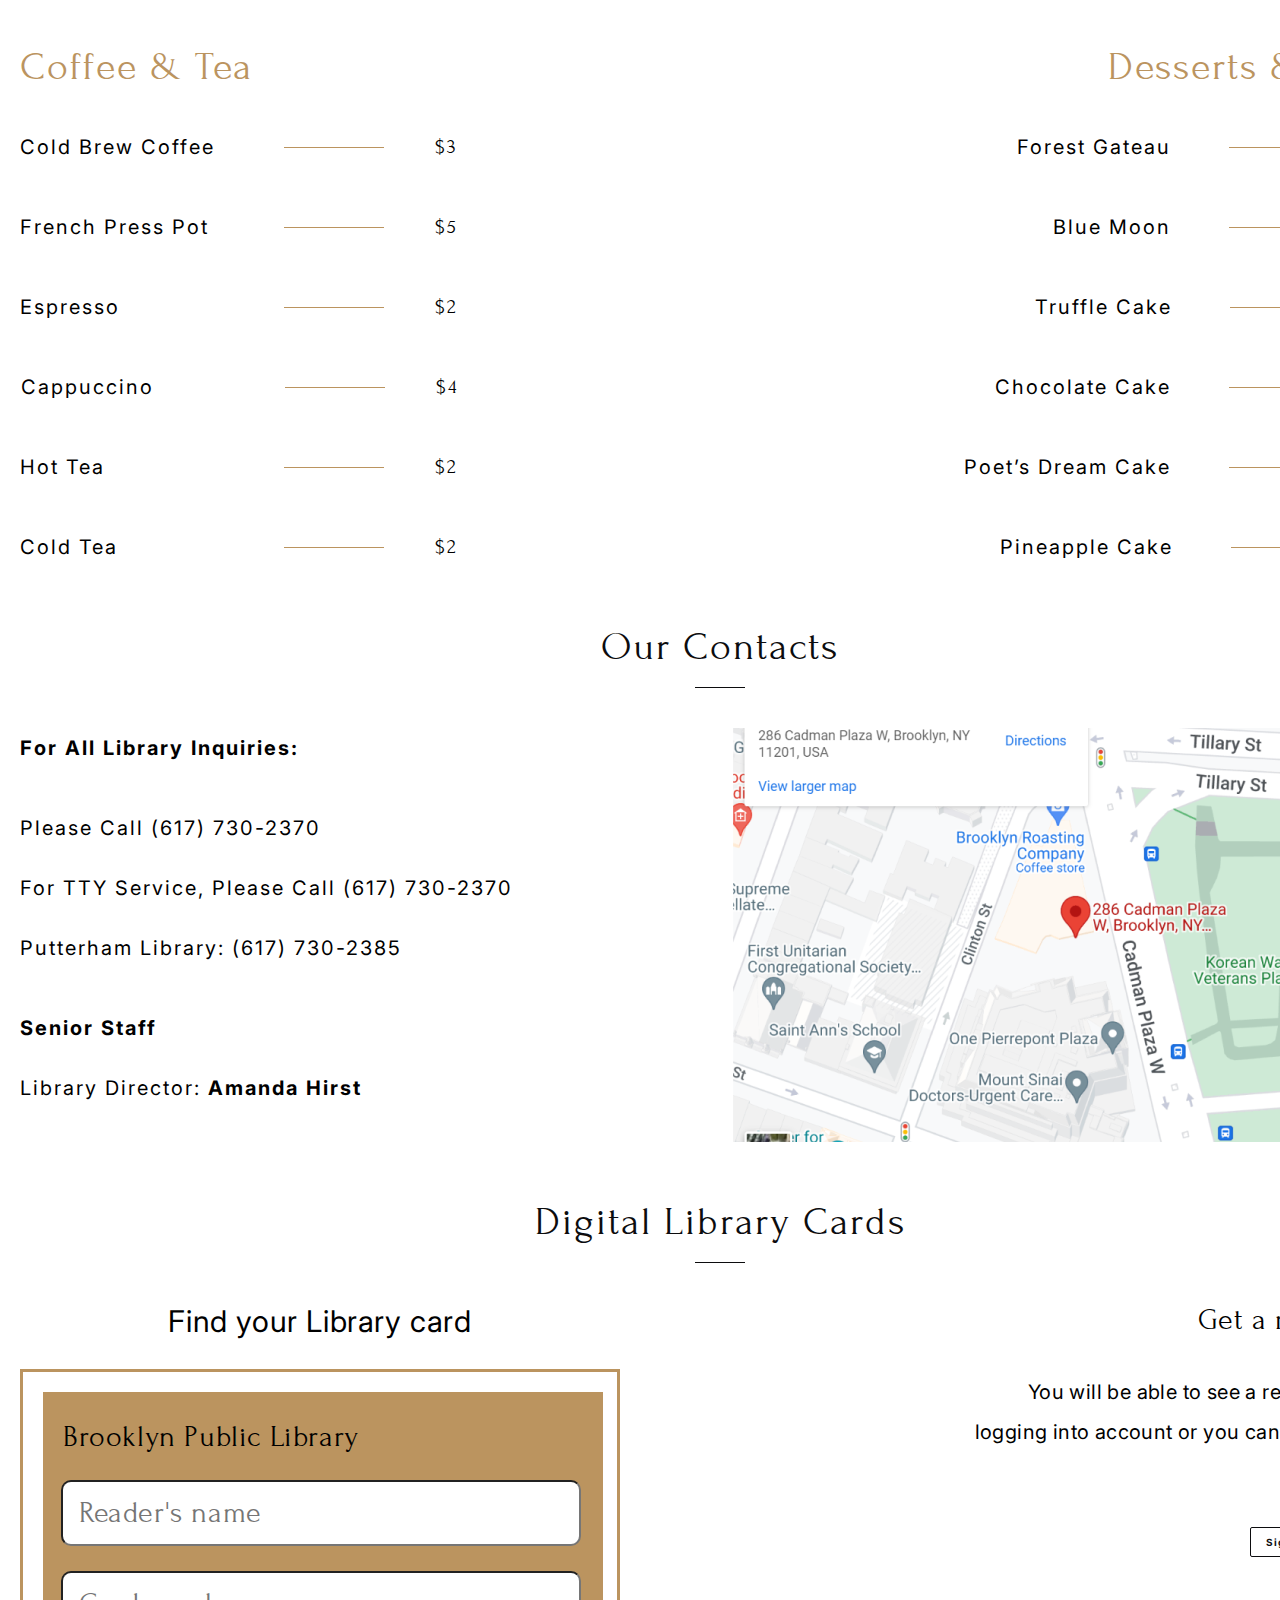
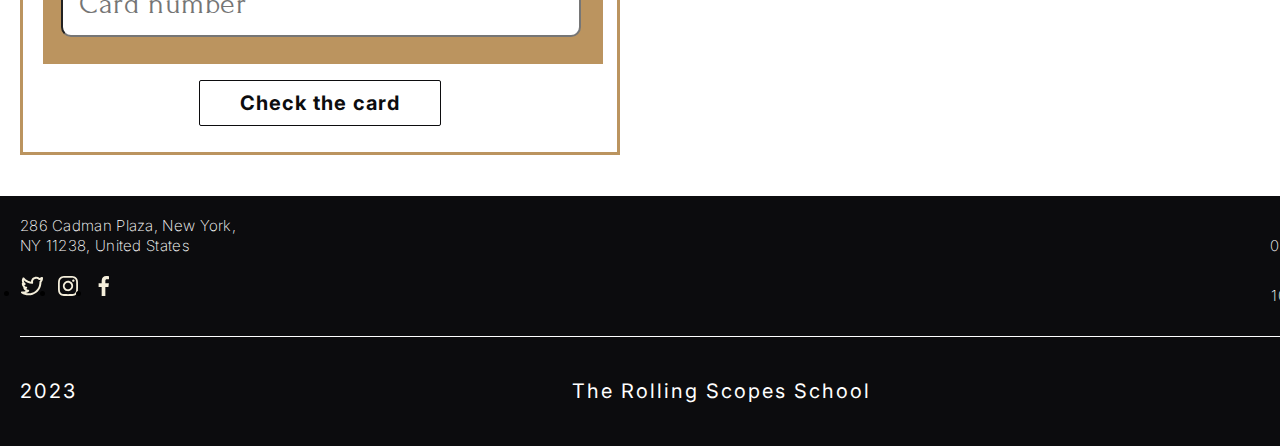
==== commit d33224dc: "fix:fix radio clickable and style" ====
--- a/library/index.html
+++ b/library/index.html
@@ -31,7 +31,7 @@
   
     <main class="main">
       <section class="welcome" id="welcome">
-        <p class="welcome__text">Welcome <br> to the Brooklyn <br> Library</p>
+        <h2 class="welcome__title">Welcome <br> to the Brooklyn <br> Library</h2>
       </section>
 
       <section class="about">
@@ -67,25 +67,25 @@
         </div>
         <p class="favorites__text">Pick favorites of season</p>
         <div class="favorites__filters-wrapper">
-          <div class="favorites__filter">
-            <input type="radio" id="winter" class="favorites__filters-input" name="season" value="winter" checked>
-            <label for="winter" class="favorites__filter-text favorites__filter-text_checked">Winter</label>
-          </div>
-
-          <div class="favorites__filter">
-            <input type="radio" id="spring" class="favorites__filters-input" name="season" value="spring">
-            <label for="spring" class="favorites__filter-text">Spring</label>
-          </div>
-
-          <div class="favorites__filter">
-            <input type="radio" id="summer" class="favorites__filters-input" name="season" value="summer">
-            <label for="summer" class="favorites__filter-text">Summer</label>
-          </div>
-
-          <div class="favorites__filter">
-            <input type="radio" id="autumn" class="favorites__filters-input" name="season" value="autumn">
-            <label for="autumn" class="favorites__filter-text">Autumn</label>
-          </div>
+          <label for="winter" class="favorites__filter">
+            <input type="radio" id="winter" class="favorites__filter-input" name="season" value="winter" checked>
+            <span class="favorites__filter-text">Winter</span>
+          </label>
+
+          <label for="spring" class="favorites__filter">
+            <input type="radio" id="spring" class="favorites__filter-input" name="season" value="spring">
+            <span class="favorites__filter-text">Spring</span>
+          </label>
+
+          <label for="summer" class="favorites__filter">
+            <input type="radio" id="summer" class="favorites__filter-input" name="season" value="summer">
+            <span class="favorites__filter-text">Summer</span>
+          </label>
+
+          <label for="autumn" class="favorites__filter">
+            <input type="radio" id="autumn" class="favorites__filter-input" name="season" value="autumn">
+            <span class="favorites__filter-text">Autumn</span>
+          </label>
         </div>
         
         <div class="favorites__cards-wrapper">
@@ -319,9 +319,9 @@
         <div class="contacts__wrapper">
           <div class="contacts-info">
             <h3 class="contacts-info__title">For All Library Inquiries:</h3>
-            <p class="contacts-info__text">Please Call <a href="tel:(617) 730-2370" class="contacts-info__link">(617) 730-2370</a></p>
-            <p class="contacts-info__text">For TTY Service, Please Call <a href="tel:(617) 730-2370" class="contacts-info__link">(617) 730-2370</a></p>
-            <p class="contacts-info__text">Putterham Library: <a href="tel:(617) 730-2385" class="contacts-info__link">(617) 730-2385</a></p>
+            <p class="contacts-info__text">Please Call <a href="tel:6177302370" class="contacts-info__link">(617) 730-2370</a></p>
+            <p class="contacts-info__text">For TTY Service, Please Call <a href="tel:6177302370" class="contacts-info__link">(617) 730-2370</a></p>
+            <p class="contacts-info__text">Putterham Library: <a href="tel:6177302385" class="contacts-info__link">(617) 730-2385</a></p>
             <h3 class="contacts-info__title">Senior Staff</h3>
             <p class="contacts-info__text">Library Director: <a href="mailto:AmandaHirst@gmail.com" class="contacts-info__link"><b>Amanda Hirst</b></a></p>
           </div>
--- a/library/assets/css/style.css
+++ b/library/assets/css/style.css
@@ -68,6 +68,7 @@
 .user {
     flex-shrink: 0;
     margin-left: 40px;
+    cursor: pointer;
 }
 
 .welcome {
@@ -76,7 +77,7 @@
     background: url(../img/welcome-bg.jpg) center center/cover no-repeat;
 }
 
-.welcome__text {
+.welcome__title {
     width: 600px;
     height: 220px;
     padding: 35px 40px;
@@ -159,7 +160,6 @@
     background-color: #FFF;
     cursor: pointer;
     border-radius: 100%;
-    cursor: pointer;
 }
 
 .photo-slider__dot-btn {
@@ -195,10 +195,11 @@
     justify-content: flex-start;
     position: relative;
     right: 5px;
-    margin-top: 34px;
+    margin-top: 35px;
 }
 
 .favorites__filter {
+    display: flex;
     width: 130px;
     padding: 5px;
 }
@@ -216,6 +217,8 @@
 }
 
 .favorites__filter-text {
+    display: block;
+    padding-left: 20px;
     cursor: pointer;
     font-size: 20px;
     font-family: Inter;
@@ -224,17 +227,31 @@
     color: #000;
 }
 
-.favorites__filters-input[type='radio'] {
-    stroke-width: 2px;
-    stroke: #000;
+.favorites__filter-input[type='radio'] {
+    appearance: none;
     width: 17px;
     height: 17px;
     margin-top: 5px;
-    margin-right: 17px;
     cursor: pointer;
 }
 
-.favorites__filters-input[type='radio']:checked + .favorites__filter-text {
+.favorites__filter-input[type='radio']:before {
+    content: "";
+    display: block;
+    width: 7px;
+    height: 7px;
+    padding: 3px;
+    border: 2px solid #000;
+    border-radius: 100%;
+}
+
+
+.favorites__filter-input[type='radio']:checked:before {
+    background-color: #000;
+    background-clip: content-box;
+}
+
+.favorites__filter-input[type='radio']:checked + .favorites__filter-text {
     font-weight: 700;
 }
 
@@ -243,7 +260,7 @@
     flex-wrap: wrap;
     justify-content: space-between;
     row-gap: 40px;
-    margin-top: 33px;
+    margin-top: 36px;
 }
 
 .book-card {
@@ -330,8 +347,6 @@
     top: 228px;
     left: 20px;
     width: 75px;
-    border-radius: 2px;
-    border: 1px solid #0C0C0E;
     height: 30px;
     background-color: #FFF;
     cursor: pointer;
@@ -345,7 +360,6 @@
     color: #0C0C0E;
     text-align: center;
     letter-spacing: 1px;
-    cursor: pointer;
 }
 
 .book-card__btn_own {
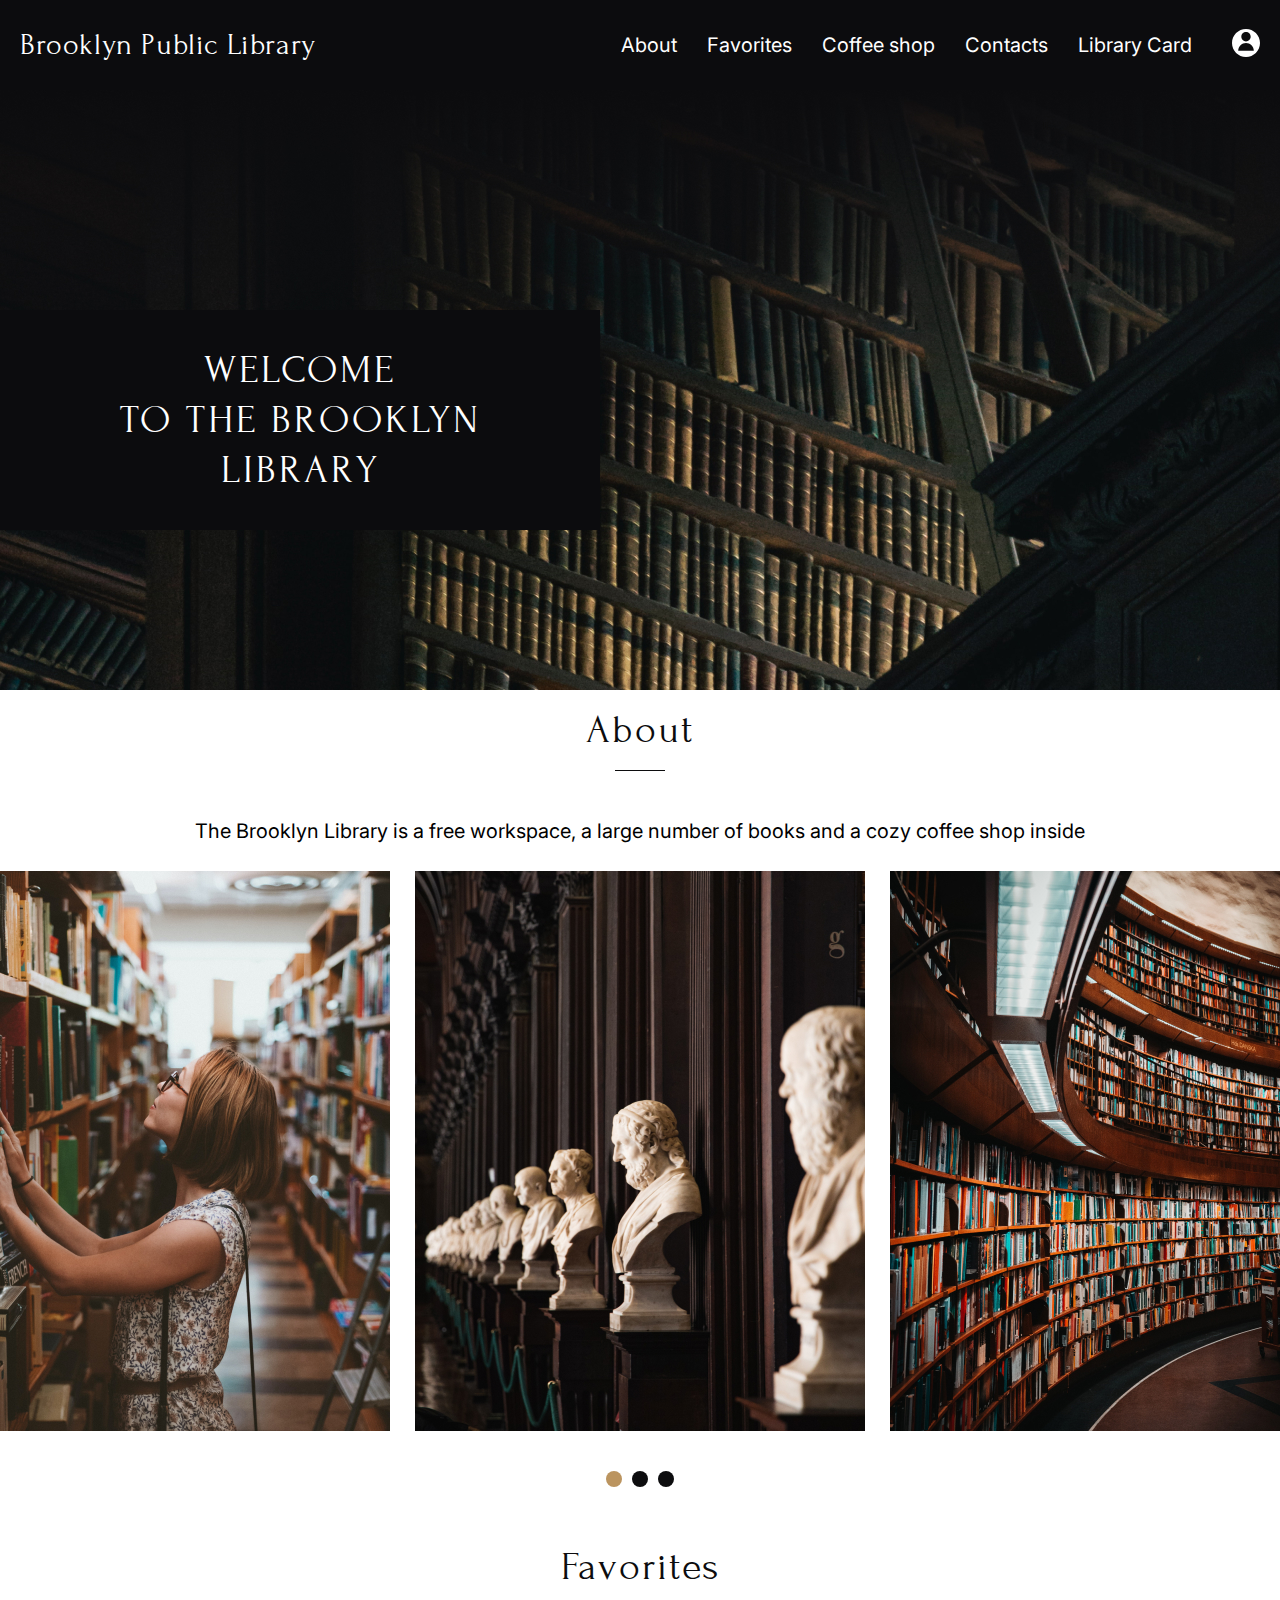
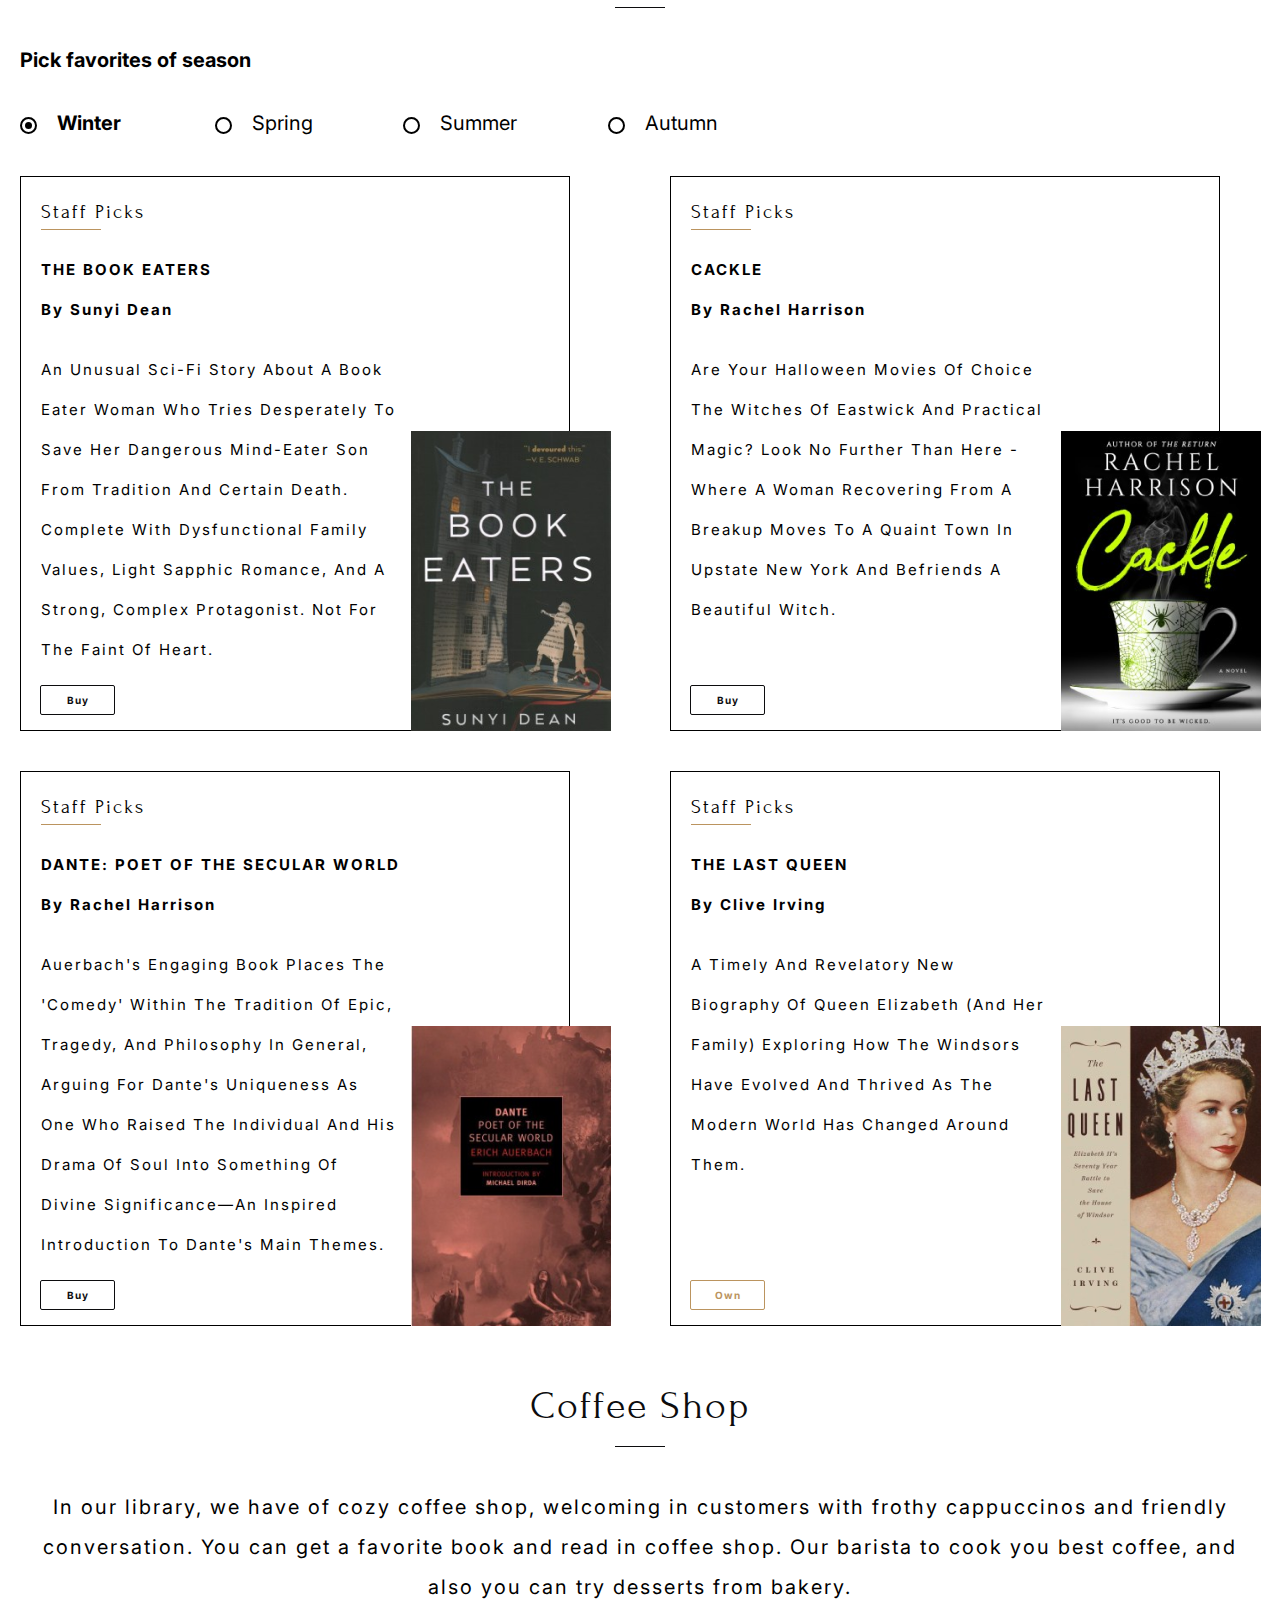
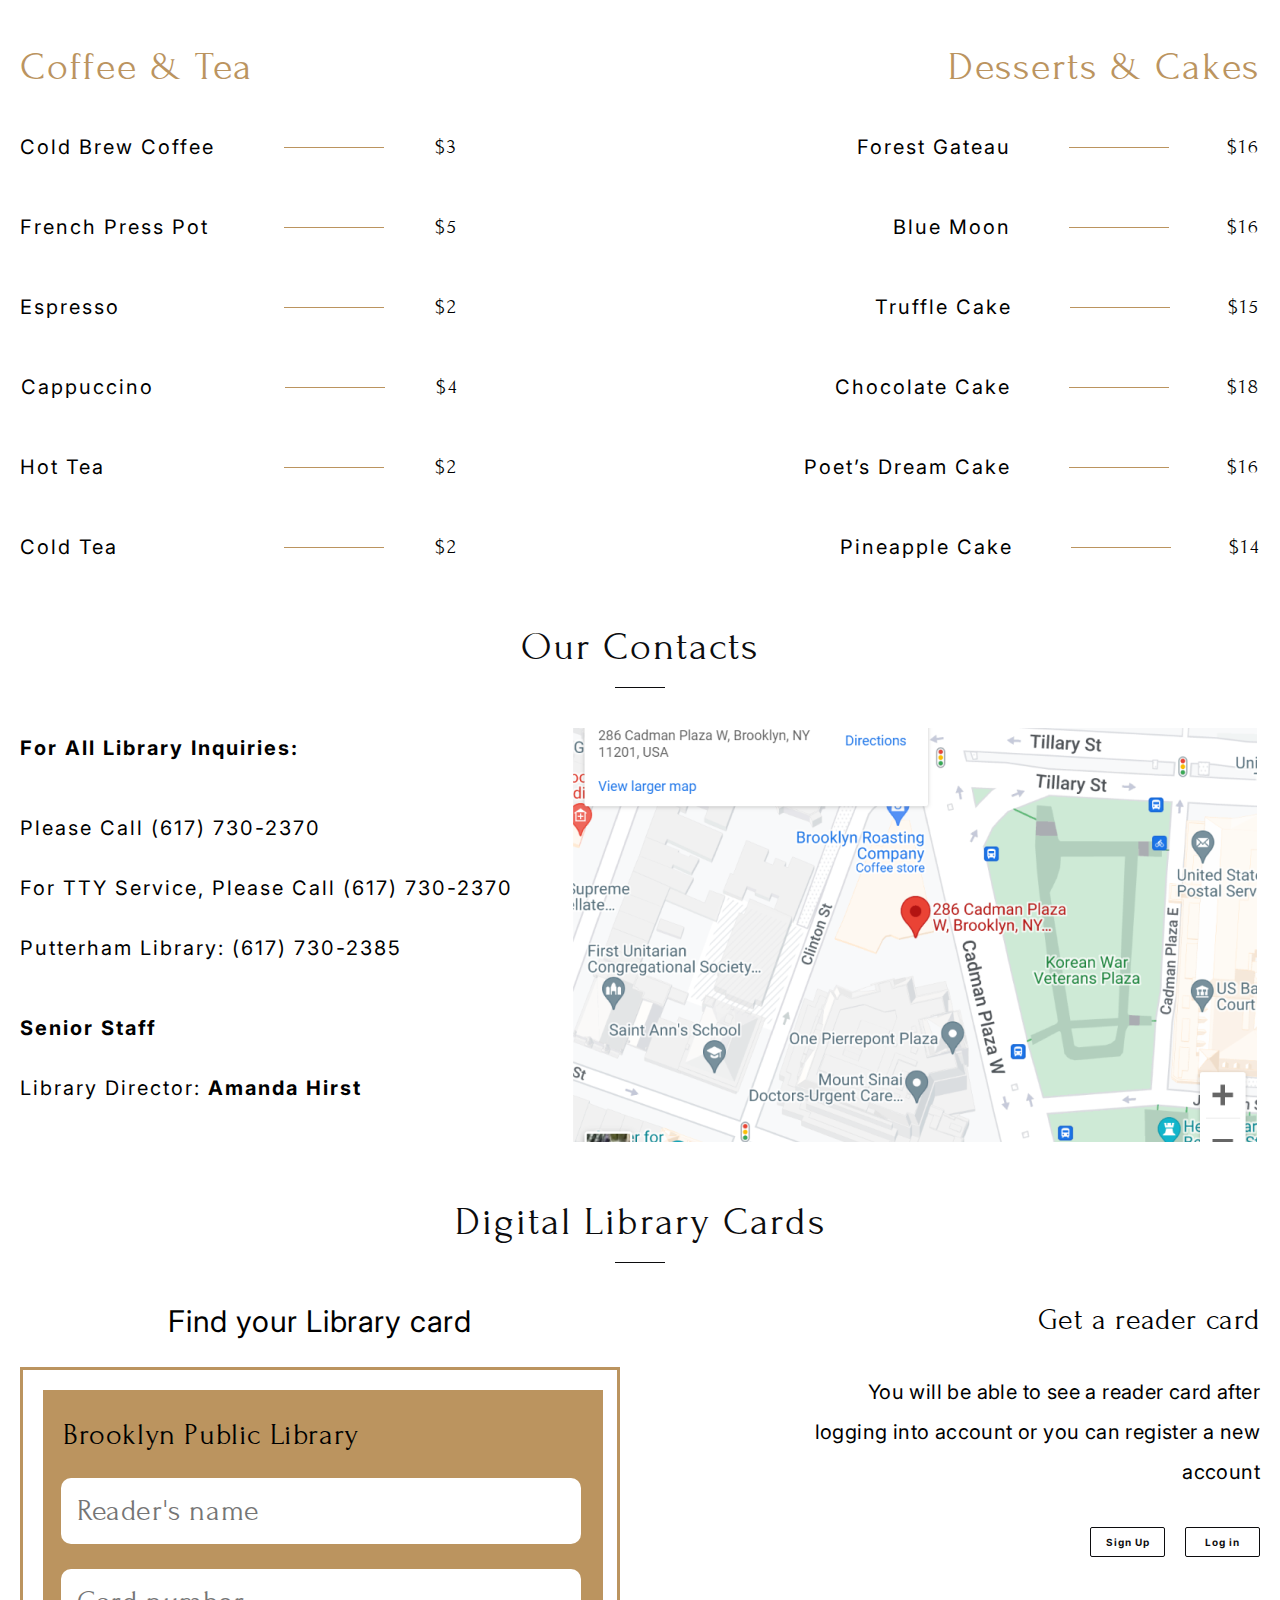
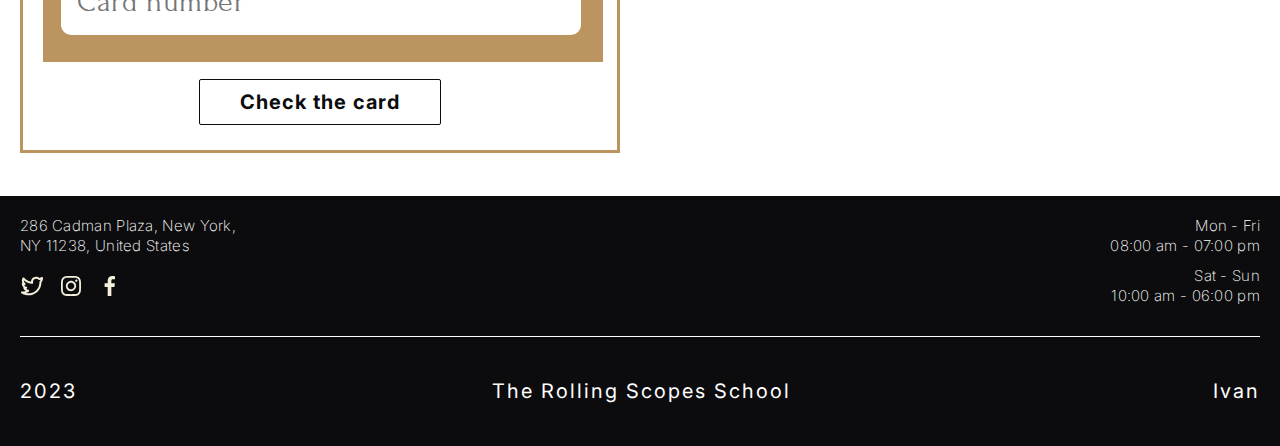
==== commit f30e243d: "feat:add adaptive layout for header and photo slider" ====
--- a/library/index.html
+++ b/library/index.html
@@ -14,7 +14,7 @@
   <link rel="stylesheet" href="./assets/css/style.css">
 </head>
 <body>
-  <div class="main-container">
+  <!-- <div class="main-container"> -->
     <header class="header">
       <h1 class="main-title">Brooklyn Public Library</h1>
         <nav class="navigation">
@@ -27,6 +27,11 @@
           </ul>
         </nav>
         <div class="user"><img src="assets/img/icons/icon_profile.svg" alt="user logo"></div>
+        <div class="burger-menu">
+          <div class="burger-menu__line"></div>
+          <div class="burger-menu__line"></div>
+          <div class="burger-menu__line"></div>
+        </div>
     </header>
   
     <main class="main">
@@ -34,7 +39,7 @@
         <h2 class="welcome__title">Welcome <br> to the Brooklyn <br> Library</h2>
       </section>
 
-      <section class="about">
+      <section class="about" id="about">
         <div class="section-header">
           <h2 class="section-header__title">About</h2>
           <div class="section-header__divider"></div>
@@ -42,13 +47,29 @@
         <p class="about__text">The Brooklyn Library is a free workspace, a large number of books and a cozy coffee shop inside</p>
         <div class="photo-slider">
           <div class="photo-slider__slides-wrapper">
+            <button class="photo-slider__arrow-btn">
+              <svg xmlns="http://www.w3.org/2000/svg" width="14" height="23" viewBox="0 0 14 23" fill="none">
+                <path d="M0.93934 10.4393C0.353553 11.0251 0.353553 11.9749 0.93934 12.5607L10.4853 22.1066C11.0711 22.6924 12.0208 22.6924 12.6066 22.1066C13.1924 21.5208 13.1924 20.5711 12.6066 19.9853L4.12132 11.5L12.6066 3.01472C13.1924 2.42893 13.1924 1.47919 12.6066 0.893398C12.0208 0.307611 11.0711 0.307611 10.4853 0.893398L0.93934 10.4393ZM3 10H2L2 13H3V10Z" fill="black"/>
+              </svg>
+            </button>
             <img src="./assets/img/slides/first_slide.jpg" alt="fisrt slide" class="photo-slider__item">
             <img src="./assets/img/slides/second_slide.jpg" alt="second slide" class="photo-slider__item">
             <img src="./assets/img/slides/third_slide.jpg" alt="third slide" class="photo-slider__item">
+            <button class="photo-slider__arrow-btn">
+              <svg xmlns="http://www.w3.org/2000/svg" width="14" height="23" viewBox="0 0 14 23" fill="none">
+                <path d="M13.0607 12.5607C13.6464 11.9749 13.6464 11.0251 13.0607 10.4393L3.51472 0.893398C2.92893 0.307611 1.97919 0.307611 1.3934 0.893398C0.807611 1.47919 0.807611 2.42893 1.3934 3.01472L9.87868 11.5L1.3934 19.9853C0.807611 20.5711 0.807611 21.5208 1.3934 22.1066C1.97919 22.6924 2.92893 22.6924 3.51472 22.1066L13.0607 12.5607ZM11 13H12V10H11V13Z" fill="black"/>
+              </svg>
+            </button>
           </div>
           <div class="photo-slider__dots-wrapper">
             <div class="photo-slider__dot">
               <button class="photo-slider__dot-btn photo-slider__dot-btn_active"></button>
+            </div>
+            <div class="photo-slider__dot">
+              <button class="photo-slider__dot-btn"></button>
+            </div>
+            <div class="photo-slider__dot">
+              <button class="photo-slider__dot-btn"></button>
             </div>
             <div class="photo-slider__dot">
               <button class="photo-slider__dot-btn"></button>
@@ -392,7 +413,7 @@
         <a href="https://github.com/RobertLokamp/" class="footer__lower-text footer-links">Ivan</a>
       </div>
     </footer>
-  </div>
+  <!-- </div> -->
 
   <script src="index.js"></script>
 
--- a/library/assets/css/style.css
+++ b/library/assets/css/style.css
@@ -8,10 +8,10 @@
     scroll-behavior: smooth;
 }
 
-.main-container {
+/* .main-container {
     width: 1440px;
     margin: 0 auto;
-}
+} */
 
 .footer-links:hover,
 .navigation__list-item:hover {
@@ -52,6 +52,7 @@
     display: inline-flex;
     align-items: flex-start;
     gap: 30px;
+    list-style: none;
 }
 
 .navigation__list-item {
@@ -62,13 +63,33 @@
     line-height: 50px; /* 250% */;
     color: #FFF;
     text-decoration: none;
-    list-style: none;
 }
 
 .user {
     flex-shrink: 0;
     margin-left: 40px;
     cursor: pointer;
+}
+
+.user:hover {
+    opacity: 75%;
+    transition: 0.7s;
+}
+
+.burger-menu {
+    display: none;
+    margin-left: 40px;
+    cursor: pointer;
+}
+
+.burger-menu__line {
+    width: 45px;
+    height: 1px;
+    background-color: #FFFFFF;
+}
+
+.burger-menu__line:not(:first-child) {
+    margin-top: 10px;
 }
 
 .welcome {
@@ -137,7 +158,7 @@
 .photo-slider__slides-wrapper {
     display: flex;
     justify-content: center;
-    gap: 20px;
+    gap: 25px;
 }
 
 .photo-slider__item {
@@ -145,9 +166,16 @@
     height: 560px;
 }
 
+.photo-slider__arrow-btn {
+    display: none;
+    border: none;
+    background-color: #FFF;
+    cursor: pointer;
+}
+
 .photo-slider__dots-wrapper {
     display: flex;
-    width: 84px;
+    justify-content: center;
     margin: 35px auto;
 }
 
@@ -155,15 +183,20 @@
     display: flex;
     justify-content: center;
     align-items: center;
-    width:26px;
+    width: 26px;
     height: 26px;
     background-color: #FFF;
     cursor: pointer;
     border-radius: 100%;
 }
 
+.photo-slider__dot:nth-child(4),
+.photo-slider__dot:nth-child(5) {
+    display: none;
+}
+
 .photo-slider__dot-btn {
-    width:16px;
+    width: 16px;
     height: 16px;
     background-color: #0C0C0E;
     cursor: pointer;
@@ -339,7 +372,7 @@
     line-height: 40px; /* 266.667% */;
     color: #000;
     text-transform: capitalize;
-    letter-spacing: 1.8px;
+    letter-spacing: 2.0px;
 }
 
 .book-card__btn {
@@ -551,7 +584,7 @@
 .find-card__form {
     width: 600px;
     height: 386px;
-    margin-top: 30px;
+    margin-top: 28px;
     padding: 20px 20px 30px;
     border: 3px solid #BB945F;
 }
@@ -581,6 +614,7 @@
     margin-left: -2px;
     background: #FFF;
     border-radius: 10px;
+    border: none;
 }
 
 .find-card__form-input:nth-of-type(2) {
@@ -604,7 +638,7 @@
 .find-card__form-btn {
     display: block;
     margin: 0 auto;
-    margin-top: 16px;
+    margin-top: 17px;
     padding: 10px 40px;
     background-color: #FFF;
     cursor: pointer;
@@ -703,10 +737,16 @@
 .footer__icons-list {
     display: inline-flex;
     margin-top: 18px;
+    list-style: none;
 }
 
 .footer__icon {
-    margin-right: 12px;
+    margin-right: 15px;
+}
+
+.footer__icon:hover {
+    opacity: 75%;
+    transition: 0.7s;
 }
 
 .footer__upper-wrapper-right {
@@ -745,4 +785,31 @@
 .footer__lower-text:first-child {
     width: 50px;
     text-align: left;
+}
+
+@media (max-width: 1024px) {
+    .navigation__list {
+        display: none;
+    }
+    
+    .burger-menu {
+        display: block;
+    }
+
+    .photo-slider__slides-wrapper {
+        gap: 58px;
+    }
+
+    .photo-slider__item:not(:first-of-type) {
+        display: none;
+    }
+
+    .photo-slider__arrow-btn {
+        display: block;
+    }
+
+    .photo-slider__dot:nth-child(4),
+    .photo-slider__dot:nth-child(5) {
+        display: flex;
+    }
 }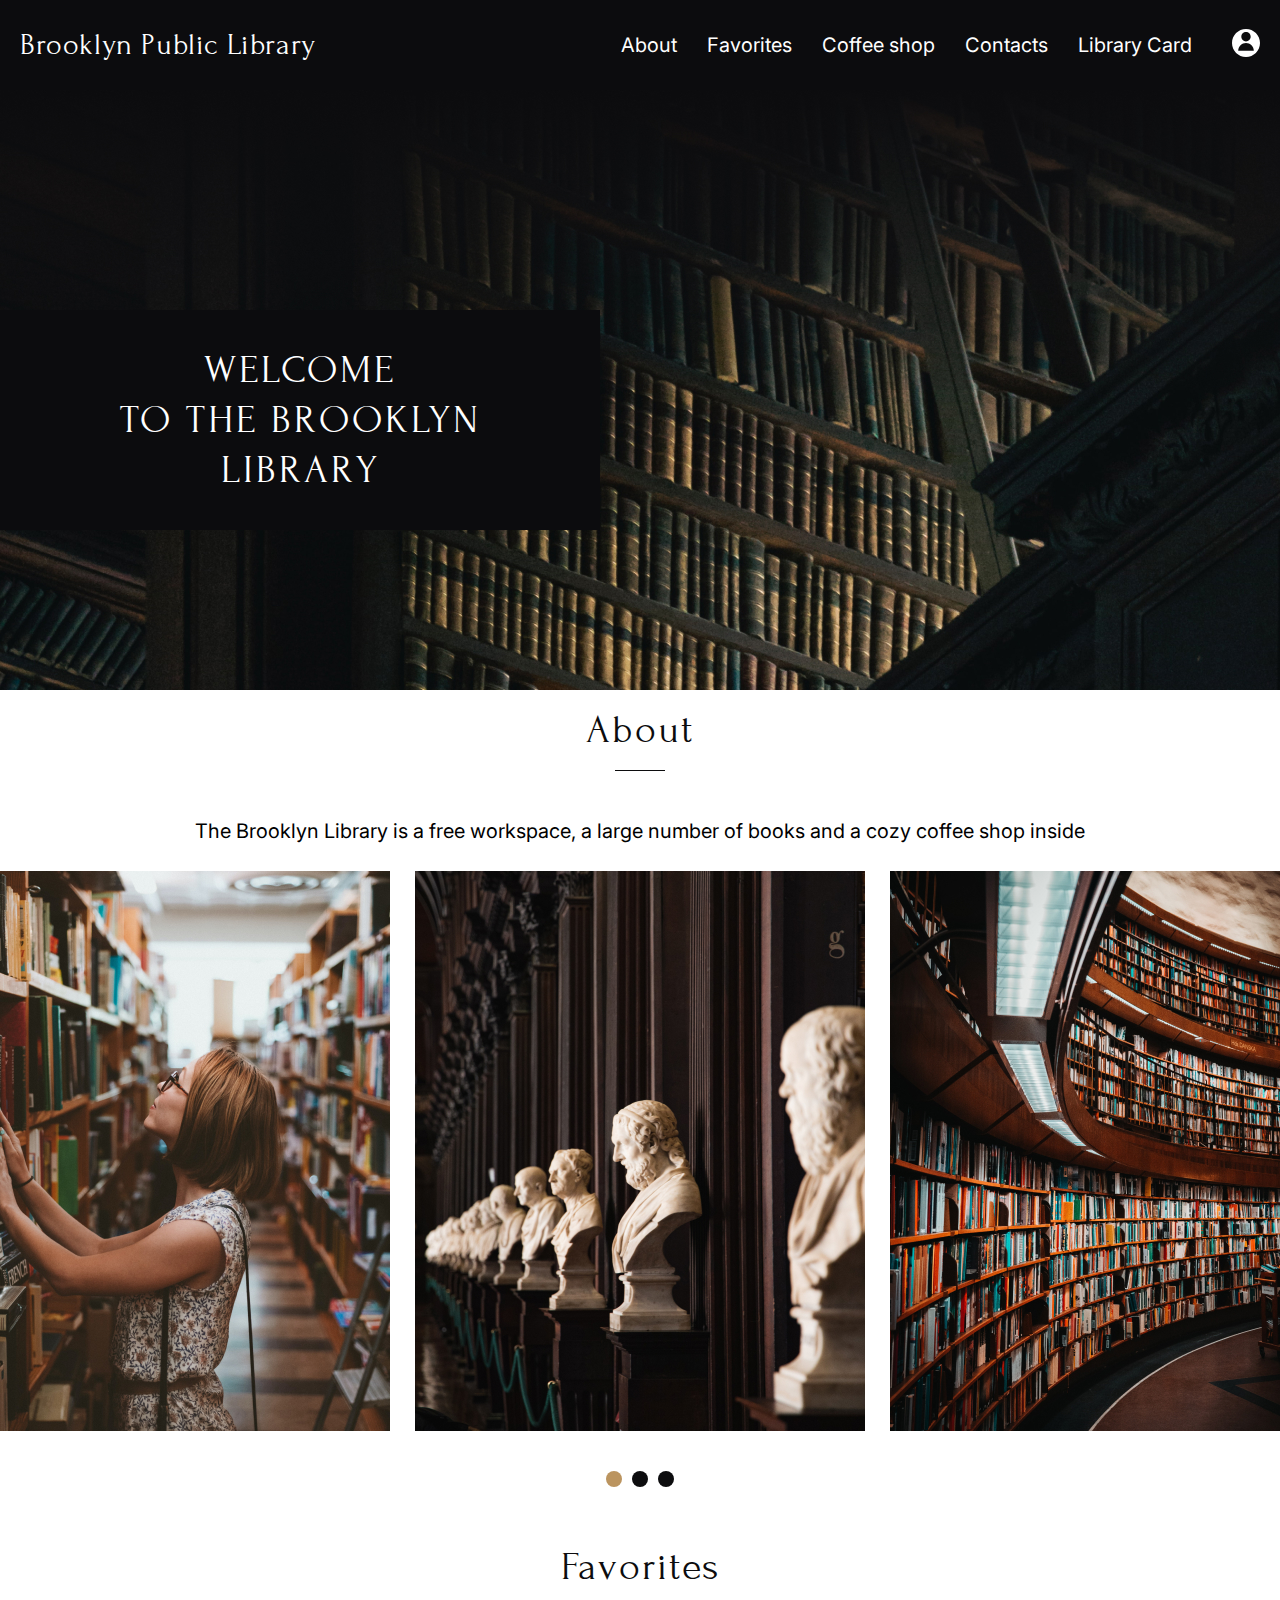
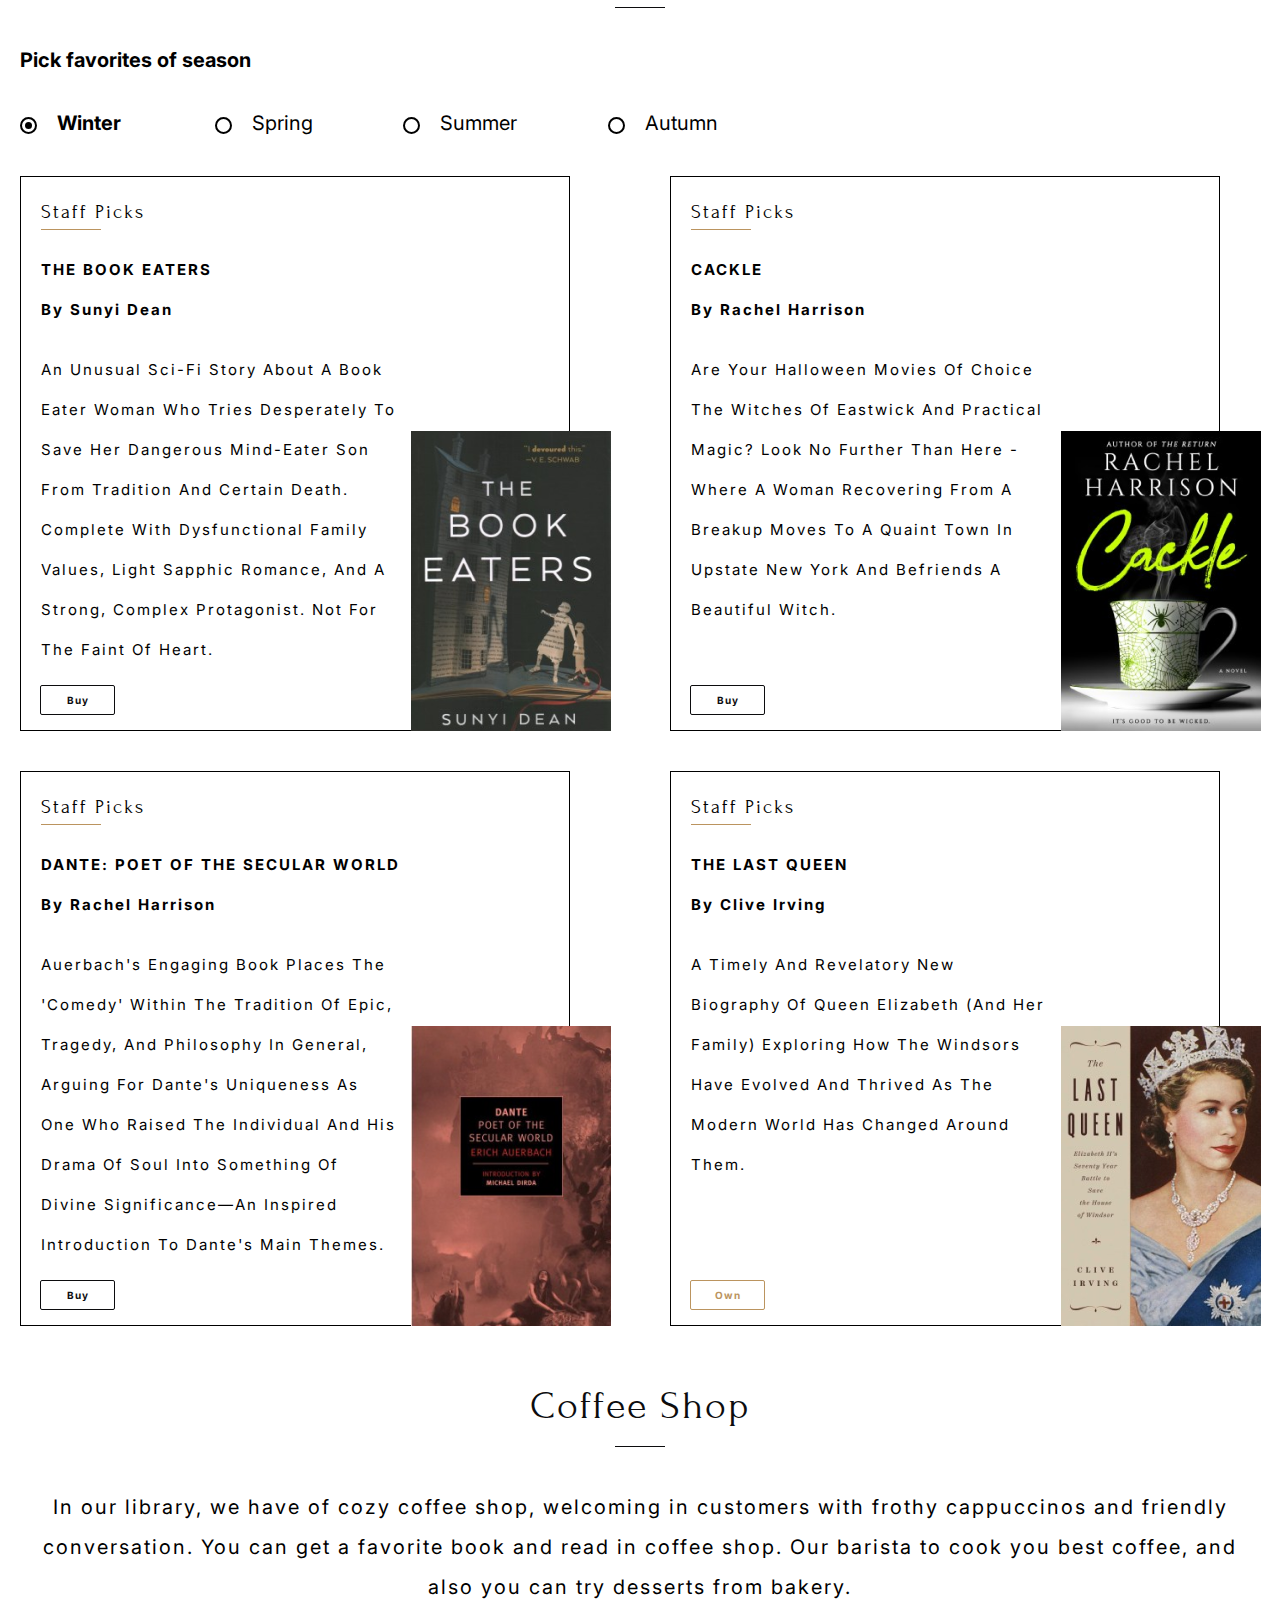
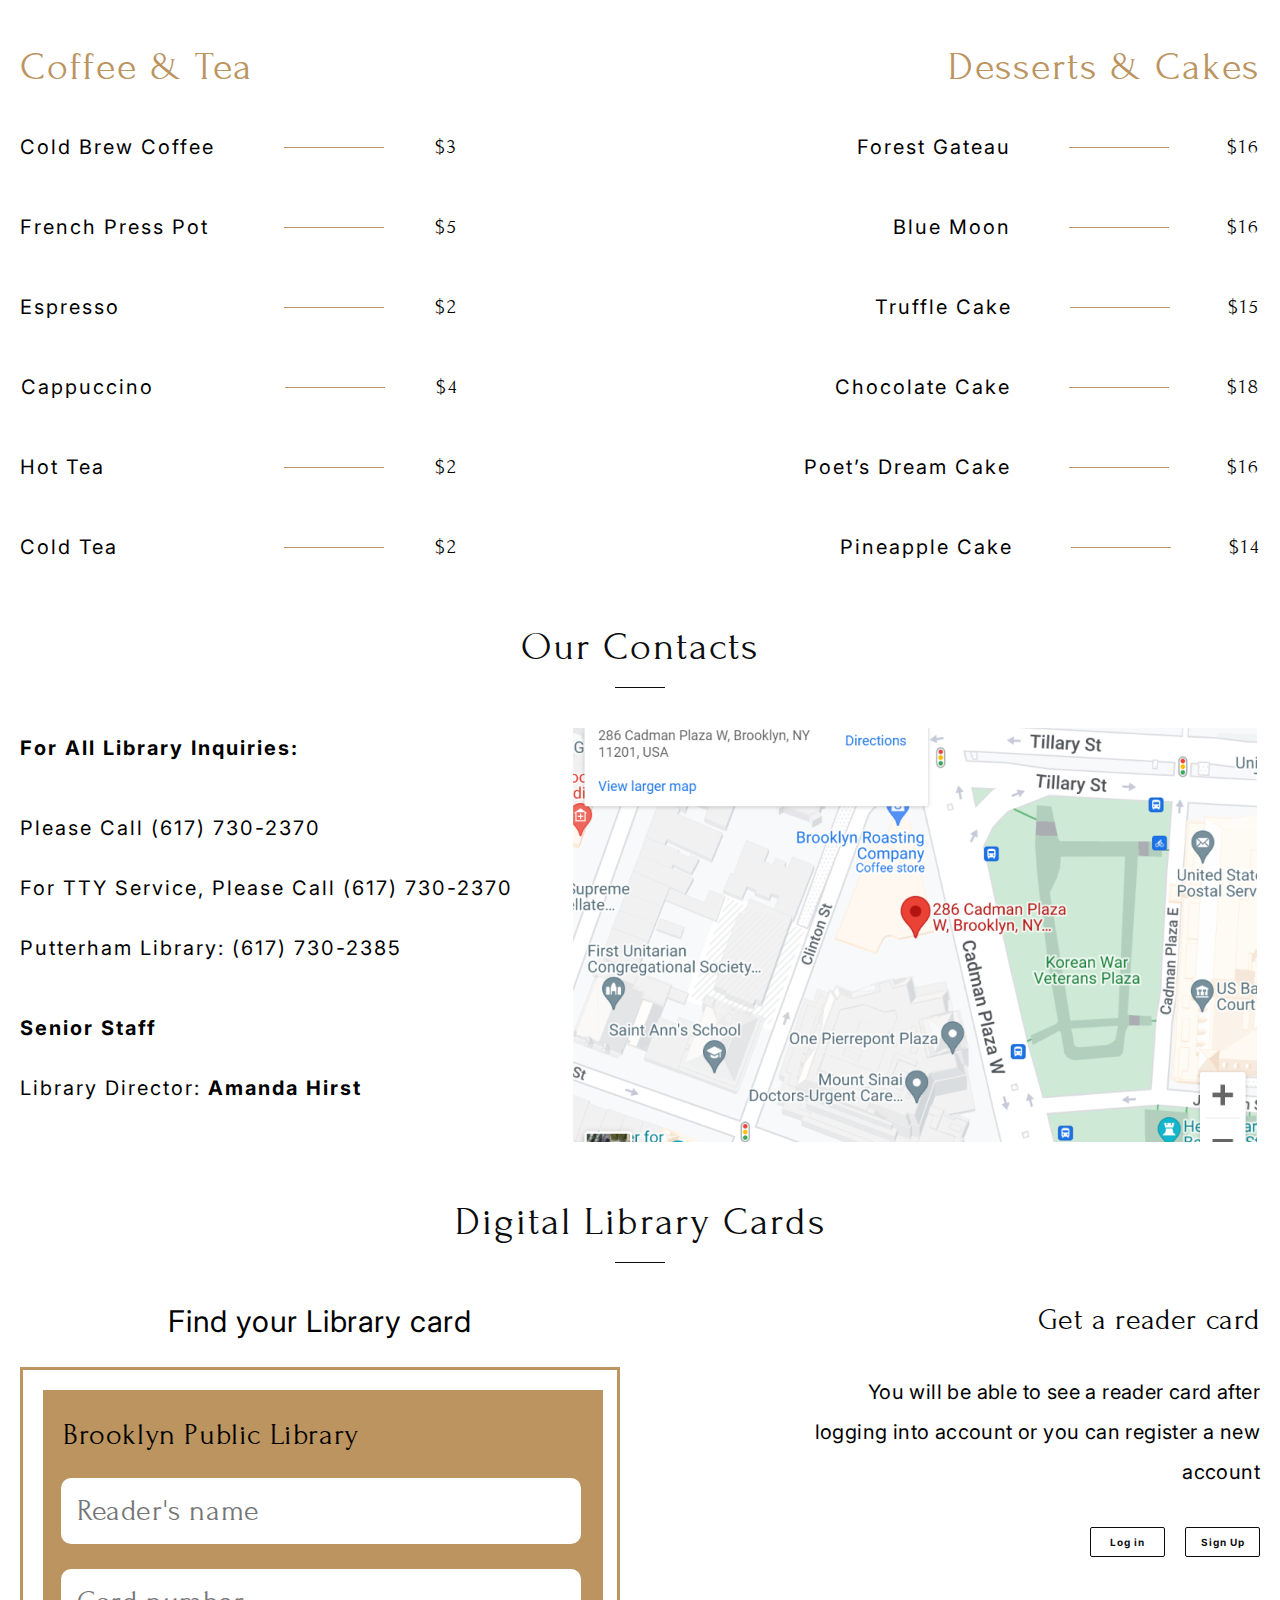
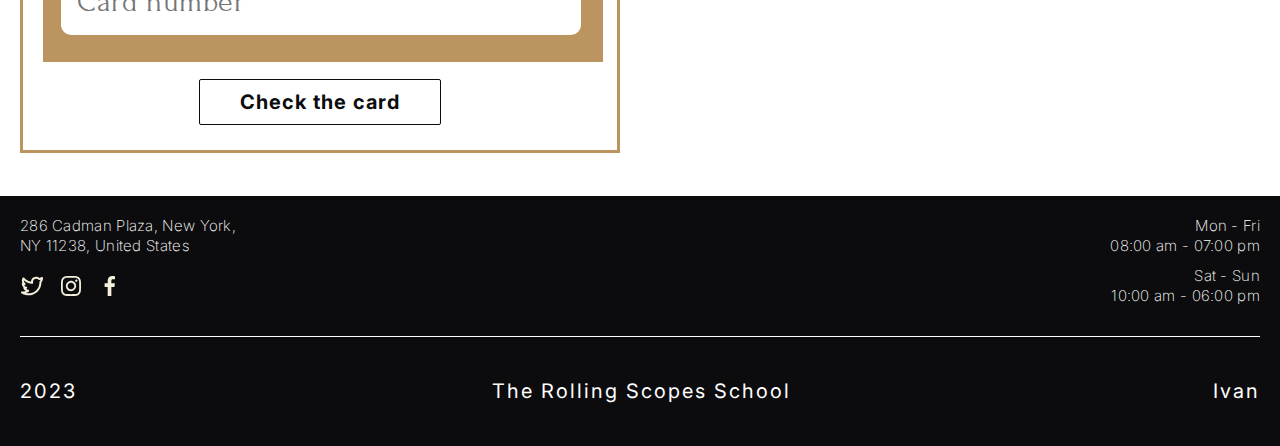
==== commit 59cb0a45: "feat:add adaptive layout for favorites, coffe shop, contacts, digital library cards" ====
--- a/library/index.html
+++ b/library/index.html
@@ -370,8 +370,10 @@
           <div class="profile-promo">
             <h3 class="profile-promo__title">Get a reader card</h3>
             <p class="profile-promo__form-text">You will be able to see a reader card after logging into account or you can register a new account</p>
-            <button class="profile-promo__form-btn library-btn">Log in</button>
-            <button class="profile-promo__form-btn library-btn">Sign Up</button>
+            <div class="profile-promo__btns-wrapper">
+              <button class="profile-promo__form-btn library-btn">Log in</button>
+              <button class="profile-promo__form-btn library-btn">Sign Up</button>
+            </div>
           </div>
         </div>
       </section>
--- a/library/assets/css/style.css
+++ b/library/assets/css/style.css
@@ -418,7 +418,7 @@
 }
 
 .coffee-shop {
-    height: 841px;
+    min-height: 841px;
     padding: 20px 20px 40px 20px;
 }
 
@@ -505,7 +505,7 @@
 }
 
 .contacts {
-    height: 575px;
+    min-height: 575px;
     padding: 20px 20px 40px 20px;
 }
 
@@ -560,7 +560,7 @@
 }
 
 .library-cards {
-    height: 614px;
+    min-height: 614px;
     padding: 20px 20px 41px;
 }
 
@@ -681,11 +681,16 @@
     letter-spacing: 0.4px;
 }
 
+.profile-promo__btns-wrapper {
+    display: flex;
+    justify-content: end;
+    gap: 20px;
+}
+
 .profile-promo__form-btn {
     display: flex;
     justify-content: center;
     align-items: center;
-    float: right;
     width: 75px;
     height: 30px;
     margin-top: 35px;
@@ -704,10 +709,6 @@
     letter-spacing: 1px;
 }
 
-.profile-promo__form-btn:nth-of-type(2) {
-    margin-right: 20px;
-}
-
 .footer {
     height: 250px;
     padding: 20px 20px 44px;
@@ -812,4 +813,52 @@
     .photo-slider__dot:nth-child(5) {
         display: flex;
     }
+
+    .favorites__cards-wrapper {
+        justify-content: center;
+    }
+
+    .coffee-shop__menu-wrapper {
+        display: block;
+    }
+
+    .menu-card_right {
+        margin-top: 40px;
+    }
+
+    .menu-card__left-list-item {
+        justify-content: left;
+    }
+
+    .contacts__wrapper {
+        flex-direction: column;
+        gap: 100px;
+    }
+
+    .contacts__map {
+        margin: 0 auto;
+    }
+
+    .library-cards__wrapper {
+        flex-wrap: wrap;
+        justify-content: center;
+        gap: 20px;
+    }
+
+    .profile-promo {
+        width: 600px;
+    }
+
+    .profile-promo__title {
+        text-align: center;
+    }
+
+    .profile-promo__form-text {
+        text-align: center;
+    }
+
+    .profile-promo__btns-wrapper {
+        display: flex;
+        justify-content: center;
+    }
 }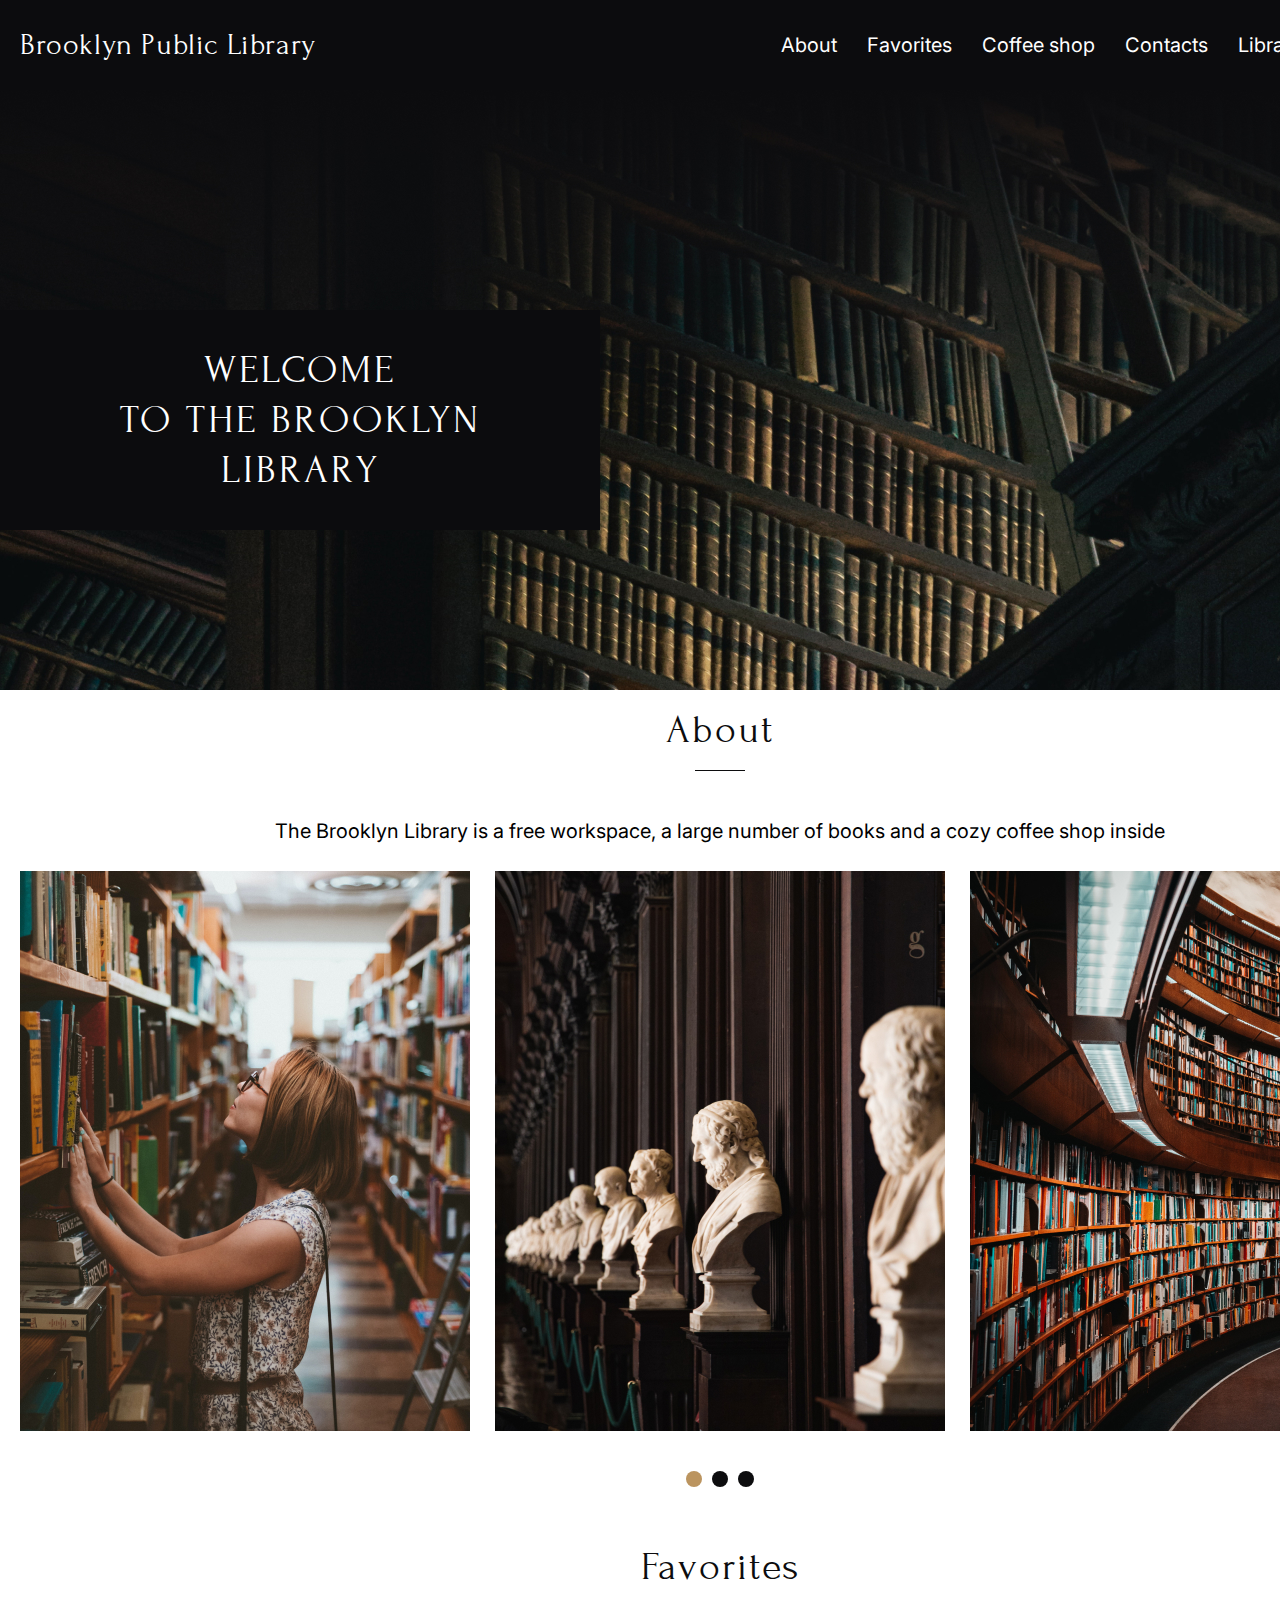
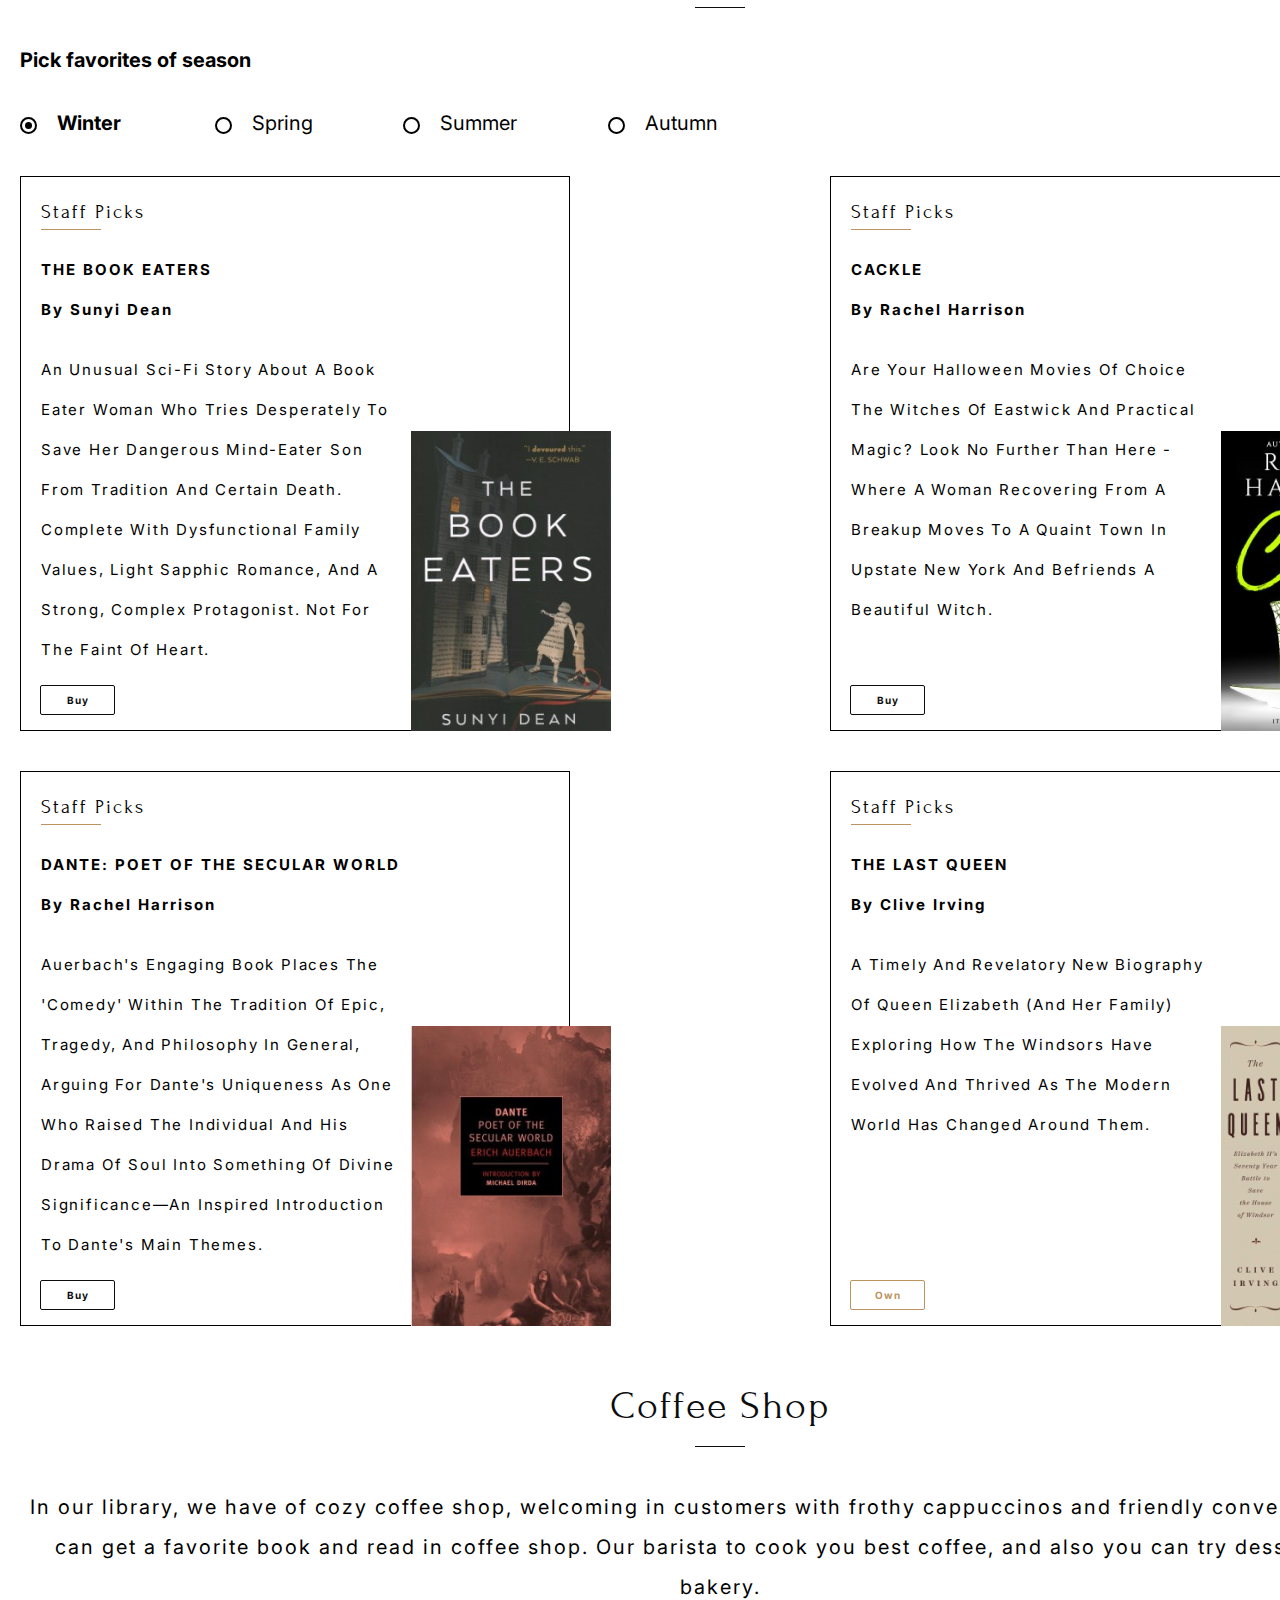
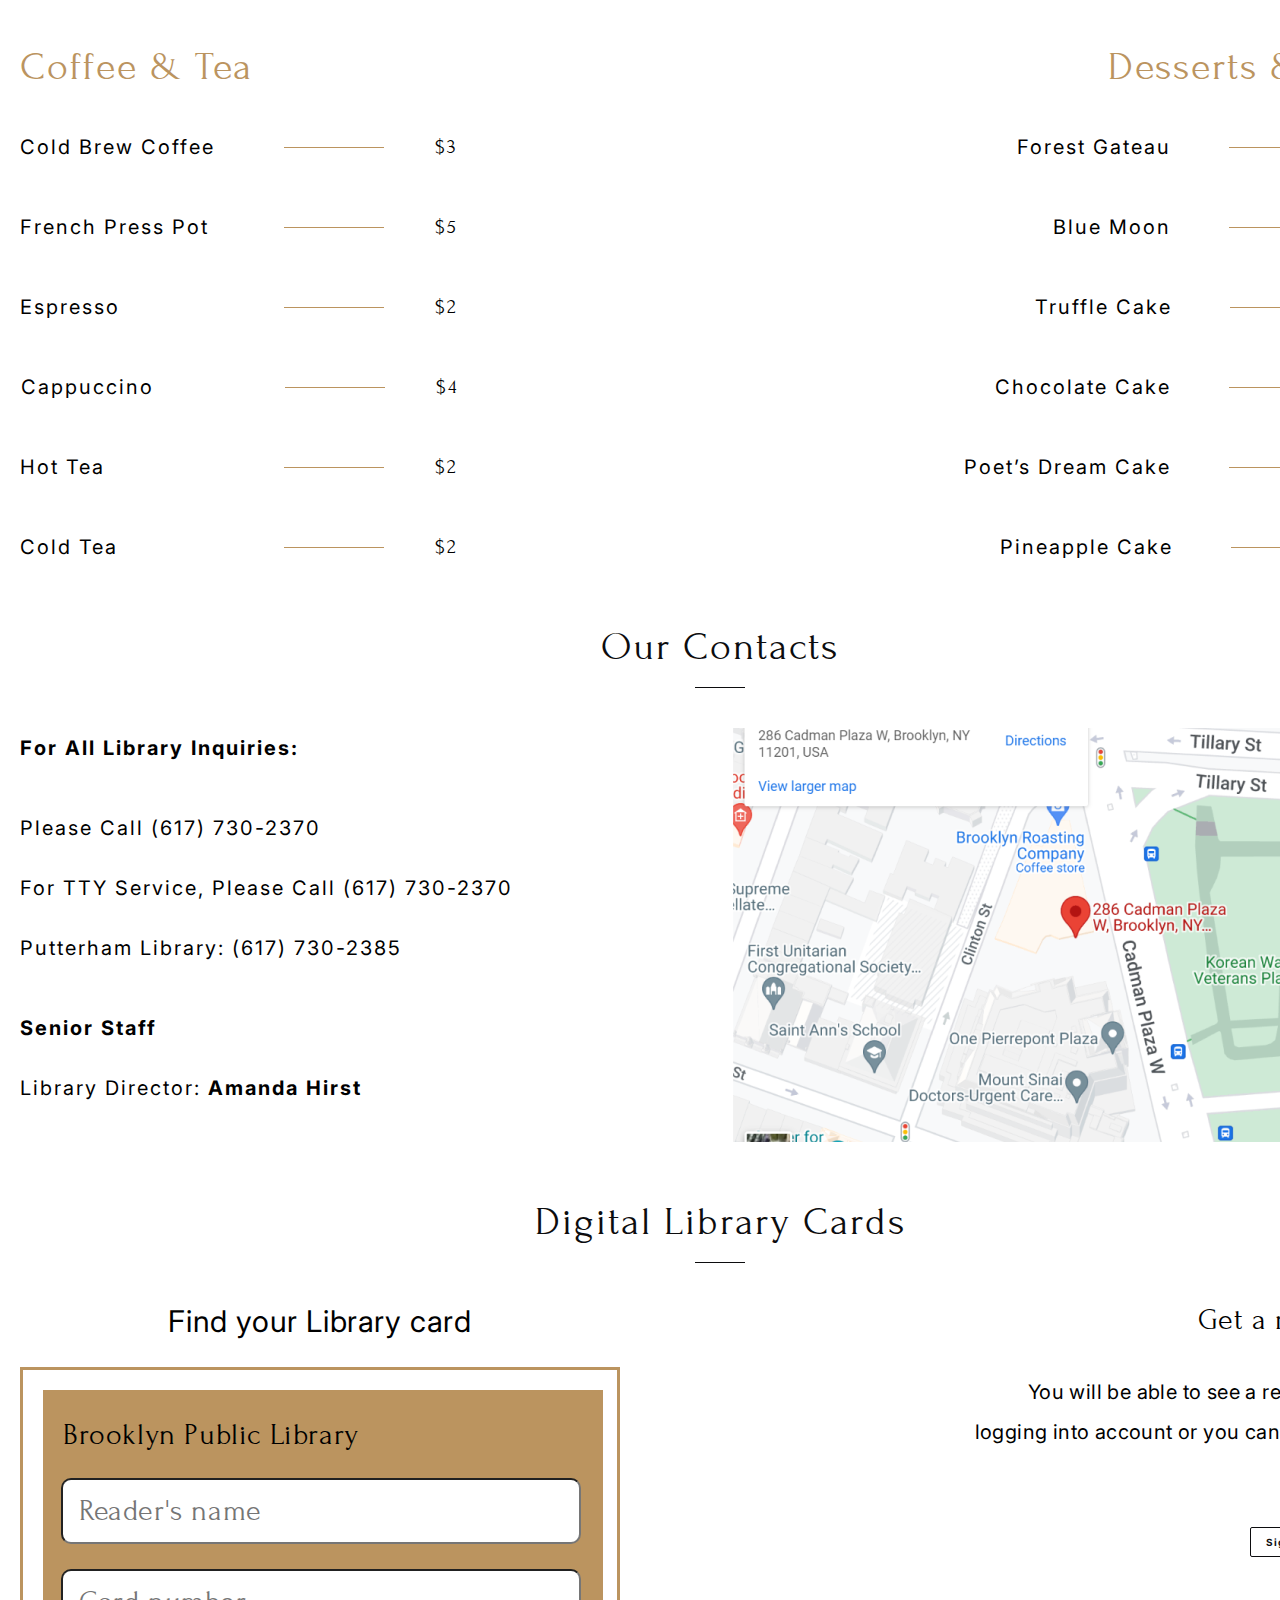
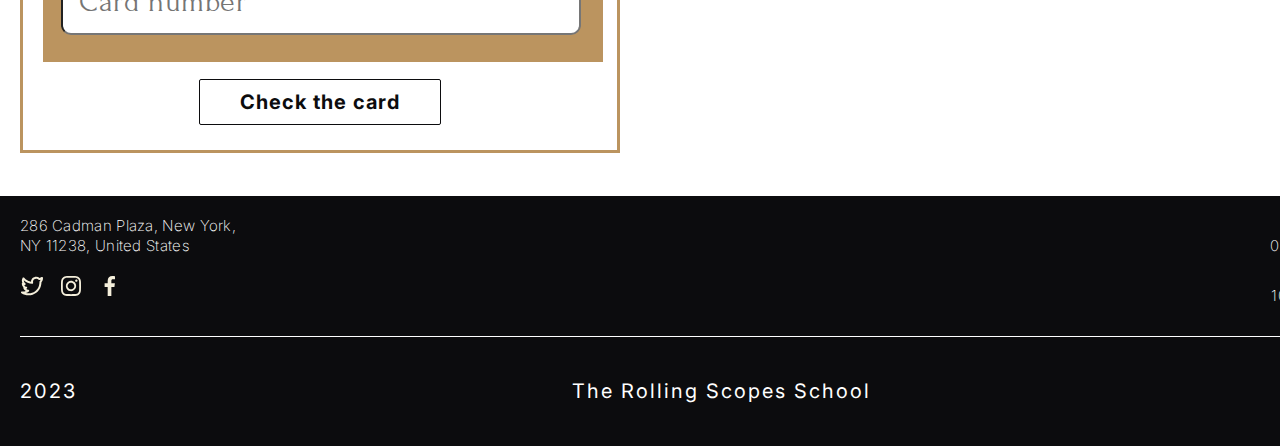
==== commit be6d1437: "fix:hovers, id for about" ====
--- a/library/index.html
+++ b/library/index.html
@@ -14,7 +14,7 @@
   <link rel="stylesheet" href="./assets/css/style.css">
 </head>
 <body>
-  <!-- <div class="main-container"> -->
+  <div class="main-container">
     <header class="header">
       <h1 class="main-title">Brooklyn Public Library</h1>
         <nav class="navigation">
@@ -27,11 +27,6 @@
           </ul>
         </nav>
         <div class="user"><img src="assets/img/icons/icon_profile.svg" alt="user logo"></div>
-        <div class="burger-menu">
-          <div class="burger-menu__line"></div>
-          <div class="burger-menu__line"></div>
-          <div class="burger-menu__line"></div>
-        </div>
     </header>
   
     <main class="main">
@@ -47,29 +42,13 @@
         <p class="about__text">The Brooklyn Library is a free workspace, a large number of books and a cozy coffee shop inside</p>
         <div class="photo-slider">
           <div class="photo-slider__slides-wrapper">
-            <button class="photo-slider__arrow-btn">
-              <svg xmlns="http://www.w3.org/2000/svg" width="14" height="23" viewBox="0 0 14 23" fill="none">
-                <path d="M0.93934 10.4393C0.353553 11.0251 0.353553 11.9749 0.93934 12.5607L10.4853 22.1066C11.0711 22.6924 12.0208 22.6924 12.6066 22.1066C13.1924 21.5208 13.1924 20.5711 12.6066 19.9853L4.12132 11.5L12.6066 3.01472C13.1924 2.42893 13.1924 1.47919 12.6066 0.893398C12.0208 0.307611 11.0711 0.307611 10.4853 0.893398L0.93934 10.4393ZM3 10H2L2 13H3V10Z" fill="black"/>
-              </svg>
-            </button>
             <img src="./assets/img/slides/first_slide.jpg" alt="fisrt slide" class="photo-slider__item">
             <img src="./assets/img/slides/second_slide.jpg" alt="second slide" class="photo-slider__item">
             <img src="./assets/img/slides/third_slide.jpg" alt="third slide" class="photo-slider__item">
-            <button class="photo-slider__arrow-btn">
-              <svg xmlns="http://www.w3.org/2000/svg" width="14" height="23" viewBox="0 0 14 23" fill="none">
-                <path d="M13.0607 12.5607C13.6464 11.9749 13.6464 11.0251 13.0607 10.4393L3.51472 0.893398C2.92893 0.307611 1.97919 0.307611 1.3934 0.893398C0.807611 1.47919 0.807611 2.42893 1.3934 3.01472L9.87868 11.5L1.3934 19.9853C0.807611 20.5711 0.807611 21.5208 1.3934 22.1066C1.97919 22.6924 2.92893 22.6924 3.51472 22.1066L13.0607 12.5607ZM11 13H12V10H11V13Z" fill="black"/>
-              </svg>
-            </button>
           </div>
           <div class="photo-slider__dots-wrapper">
             <div class="photo-slider__dot">
               <button class="photo-slider__dot-btn photo-slider__dot-btn_active"></button>
-            </div>
-            <div class="photo-slider__dot">
-              <button class="photo-slider__dot-btn"></button>
-            </div>
-            <div class="photo-slider__dot">
-              <button class="photo-slider__dot-btn"></button>
             </div>
             <div class="photo-slider__dot">
               <button class="photo-slider__dot-btn"></button>
@@ -370,10 +349,8 @@
           <div class="profile-promo">
             <h3 class="profile-promo__title">Get a reader card</h3>
             <p class="profile-promo__form-text">You will be able to see a reader card after logging into account or you can register a new account</p>
-            <div class="profile-promo__btns-wrapper">
-              <button class="profile-promo__form-btn library-btn">Log in</button>
-              <button class="profile-promo__form-btn library-btn">Sign Up</button>
-            </div>
+            <button class="profile-promo__form-btn library-btn">Log in</button>
+            <button class="profile-promo__form-btn library-btn">Sign Up</button>
           </div>
         </div>
       </section>
@@ -415,7 +392,7 @@
         <a href="https://github.com/RobertLokamp/" class="footer__lower-text footer-links">Ivan</a>
       </div>
     </footer>
-  <!-- </div> -->
+  </div>
 
   <script src="index.js"></script>
 
--- a/library/assets/css/style.css
+++ b/library/assets/css/style.css
@@ -8,10 +8,10 @@
     scroll-behavior: smooth;
 }
 
-/* .main-container {
+.main-container {
     width: 1440px;
     margin: 0 auto;
-} */
+}
 
 .footer-links:hover,
 .navigation__list-item:hover {
@@ -74,22 +74,6 @@
 .user:hover {
     opacity: 75%;
     transition: 0.7s;
-}
-
-.burger-menu {
-    display: none;
-    margin-left: 40px;
-    cursor: pointer;
-}
-
-.burger-menu__line {
-    width: 45px;
-    height: 1px;
-    background-color: #FFFFFF;
-}
-
-.burger-menu__line:not(:first-child) {
-    margin-top: 10px;
 }
 
 .welcome {
@@ -164,13 +148,6 @@
 .photo-slider__item {
     width: 450px;
     height: 560px;
-}
-
-.photo-slider__arrow-btn {
-    display: none;
-    border: none;
-    background-color: #FFF;
-    cursor: pointer;
 }
 
 .photo-slider__dots-wrapper {
@@ -188,11 +165,6 @@
     background-color: #FFF;
     cursor: pointer;
     border-radius: 100%;
-}
-
-.photo-slider__dot:nth-child(4),
-.photo-slider__dot:nth-child(5) {
-    display: none;
 }
 
 .photo-slider__dot-btn {
@@ -372,7 +344,7 @@
     line-height: 40px; /* 266.667% */;
     color: #000;
     text-transform: capitalize;
-    letter-spacing: 2.0px;
+    letter-spacing: 1.8px;
 }
 
 .book-card__btn {
@@ -418,7 +390,7 @@
 }
 
 .coffee-shop {
-    min-height: 841px;
+    height: 841px;
     padding: 20px 20px 40px 20px;
 }
 
@@ -505,7 +477,7 @@
 }
 
 .contacts {
-    min-height: 575px;
+    height: 575px;
     padding: 20px 20px 40px 20px;
 }
 
@@ -560,7 +532,7 @@
 }
 
 .library-cards {
-    min-height: 614px;
+    height: 614px;
     padding: 20px 20px 41px;
 }
 
@@ -614,7 +586,6 @@
     margin-left: -2px;
     background: #FFF;
     border-radius: 10px;
-    border: none;
 }
 
 .find-card__form-input:nth-of-type(2) {
@@ -681,16 +652,11 @@
     letter-spacing: 0.4px;
 }
 
-.profile-promo__btns-wrapper {
-    display: flex;
-    justify-content: end;
-    gap: 20px;
-}
-
 .profile-promo__form-btn {
     display: flex;
     justify-content: center;
     align-items: center;
+    float: right;
     width: 75px;
     height: 30px;
     margin-top: 35px;
@@ -709,6 +675,10 @@
     letter-spacing: 1px;
 }
 
+.profile-promo__form-btn:nth-of-type(2) {
+    margin-right: 20px;
+}
+
 .footer {
     height: 250px;
     padding: 20px 20px 44px;
@@ -746,8 +716,8 @@
 }
 
 .footer__icon:hover {
-    opacity: 75%;
-    transition: 0.7s;
+   opacity: 75%;
+   transition: 0.7s;
 }
 
 .footer__upper-wrapper-right {
@@ -786,79 +756,4 @@
 .footer__lower-text:first-child {
     width: 50px;
     text-align: left;
-}
-
-@media (max-width: 1024px) {
-    .navigation__list {
-        display: none;
-    }
-    
-    .burger-menu {
-        display: block;
-    }
-
-    .photo-slider__slides-wrapper {
-        gap: 58px;
-    }
-
-    .photo-slider__item:not(:first-of-type) {
-        display: none;
-    }
-
-    .photo-slider__arrow-btn {
-        display: block;
-    }
-
-    .photo-slider__dot:nth-child(4),
-    .photo-slider__dot:nth-child(5) {
-        display: flex;
-    }
-
-    .favorites__cards-wrapper {
-        justify-content: center;
-    }
-
-    .coffee-shop__menu-wrapper {
-        display: block;
-    }
-
-    .menu-card_right {
-        margin-top: 40px;
-    }
-
-    .menu-card__left-list-item {
-        justify-content: left;
-    }
-
-    .contacts__wrapper {
-        flex-direction: column;
-        gap: 100px;
-    }
-
-    .contacts__map {
-        margin: 0 auto;
-    }
-
-    .library-cards__wrapper {
-        flex-wrap: wrap;
-        justify-content: center;
-        gap: 20px;
-    }
-
-    .profile-promo {
-        width: 600px;
-    }
-
-    .profile-promo__title {
-        text-align: center;
-    }
-
-    .profile-promo__form-text {
-        text-align: center;
-    }
-
-    .profile-promo__btns-wrapper {
-        display: flex;
-        justify-content: center;
-    }
 }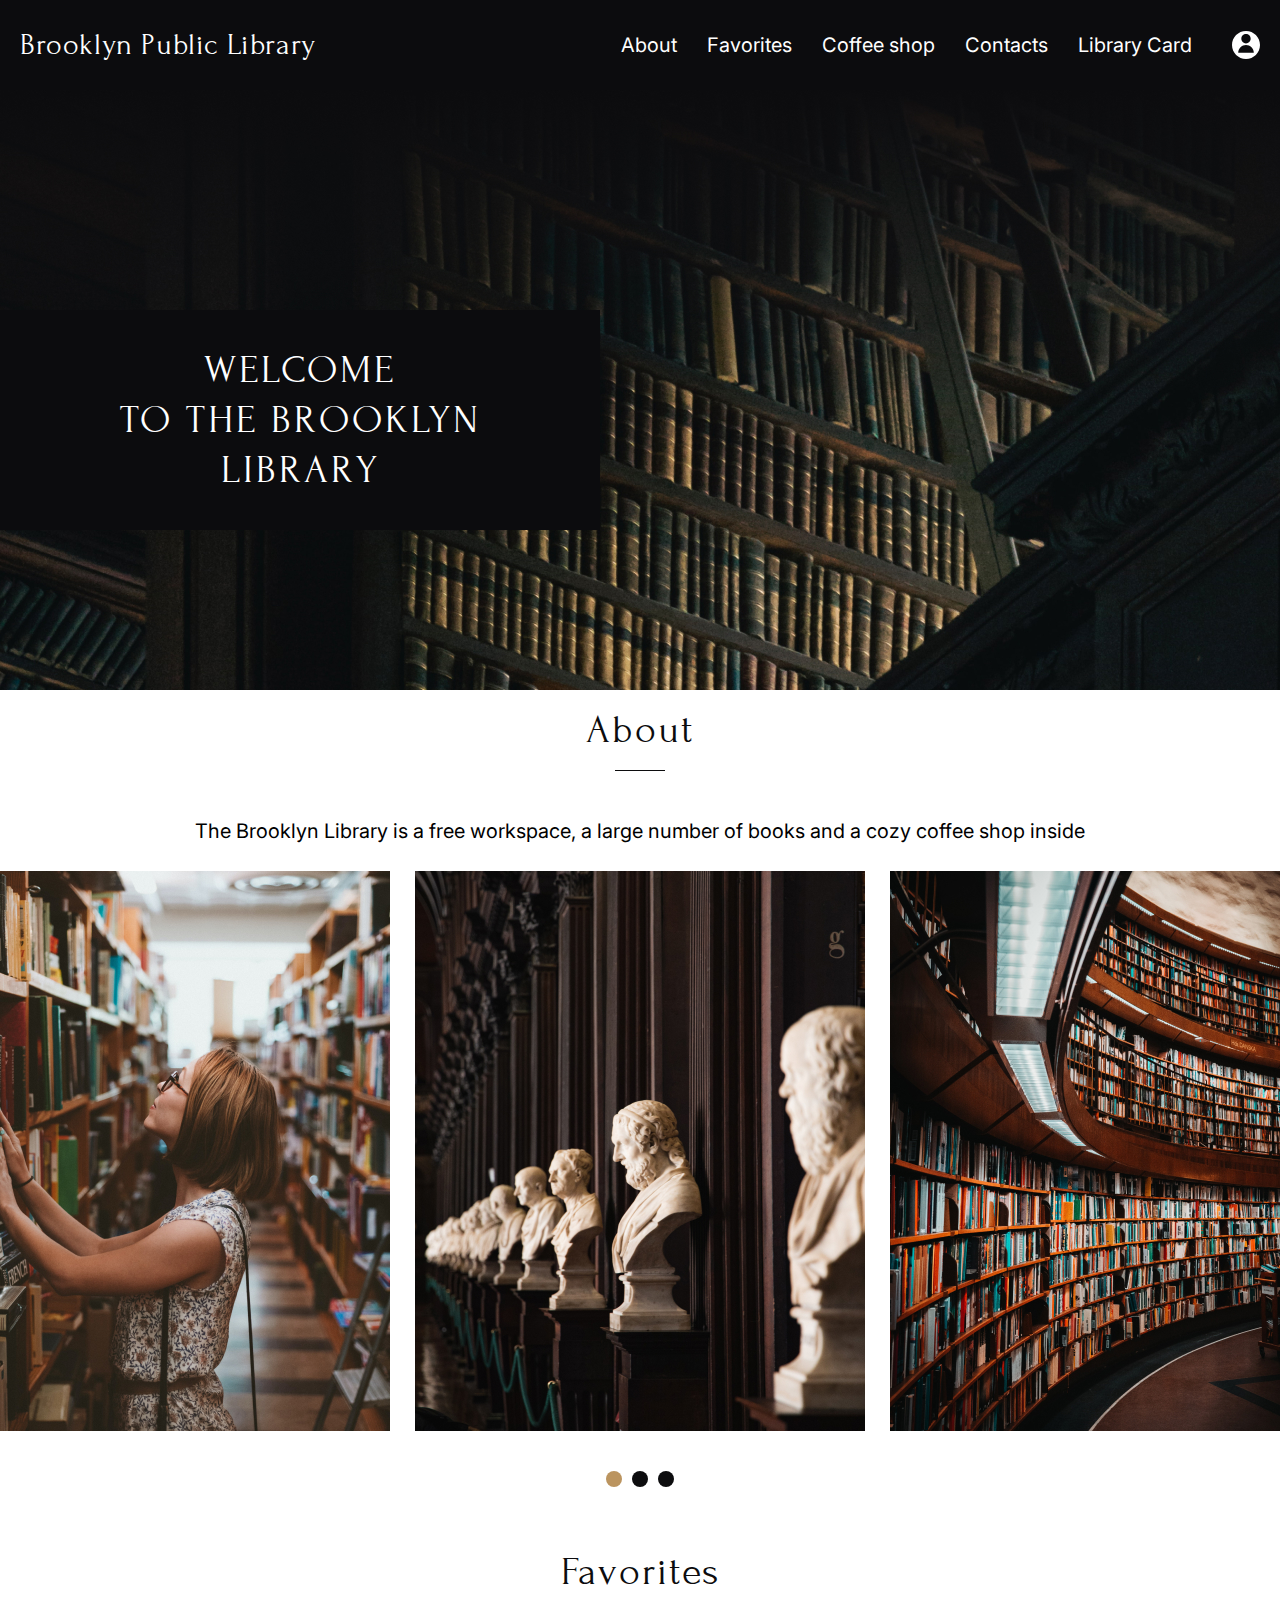
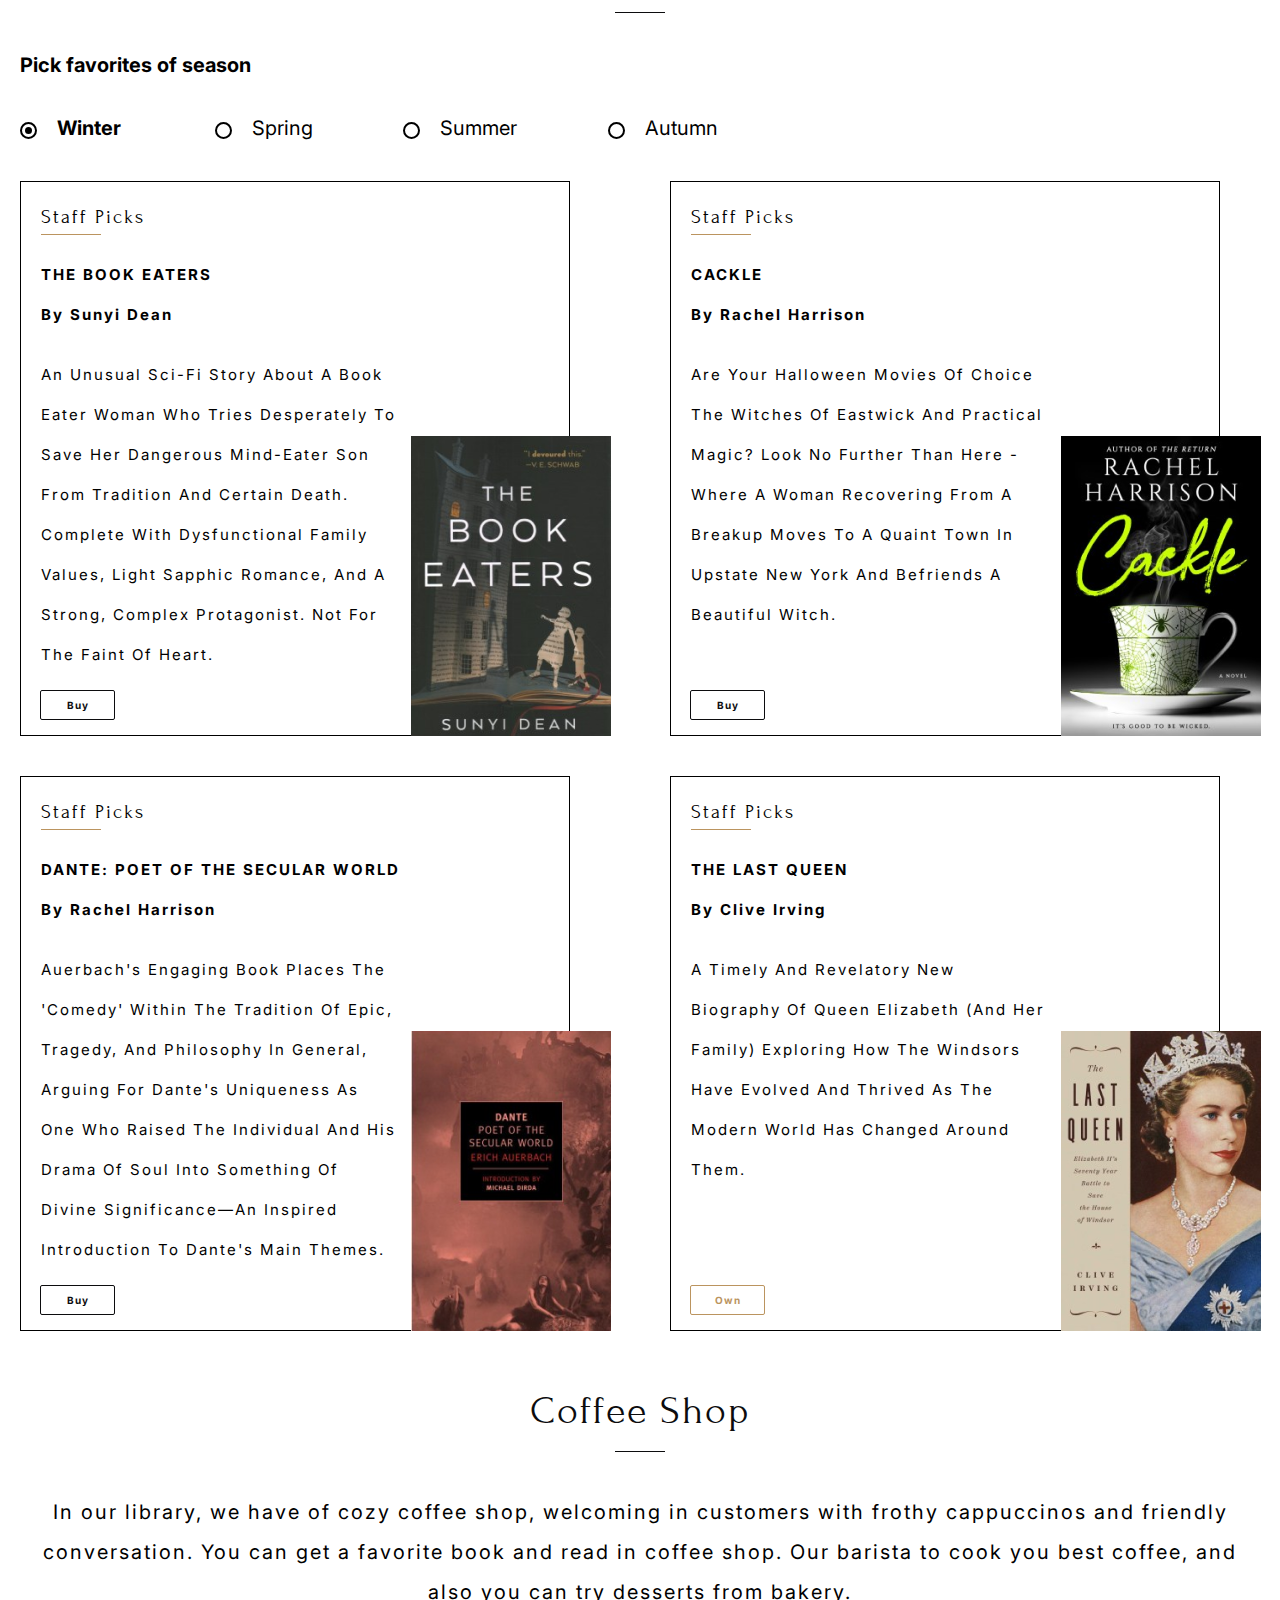
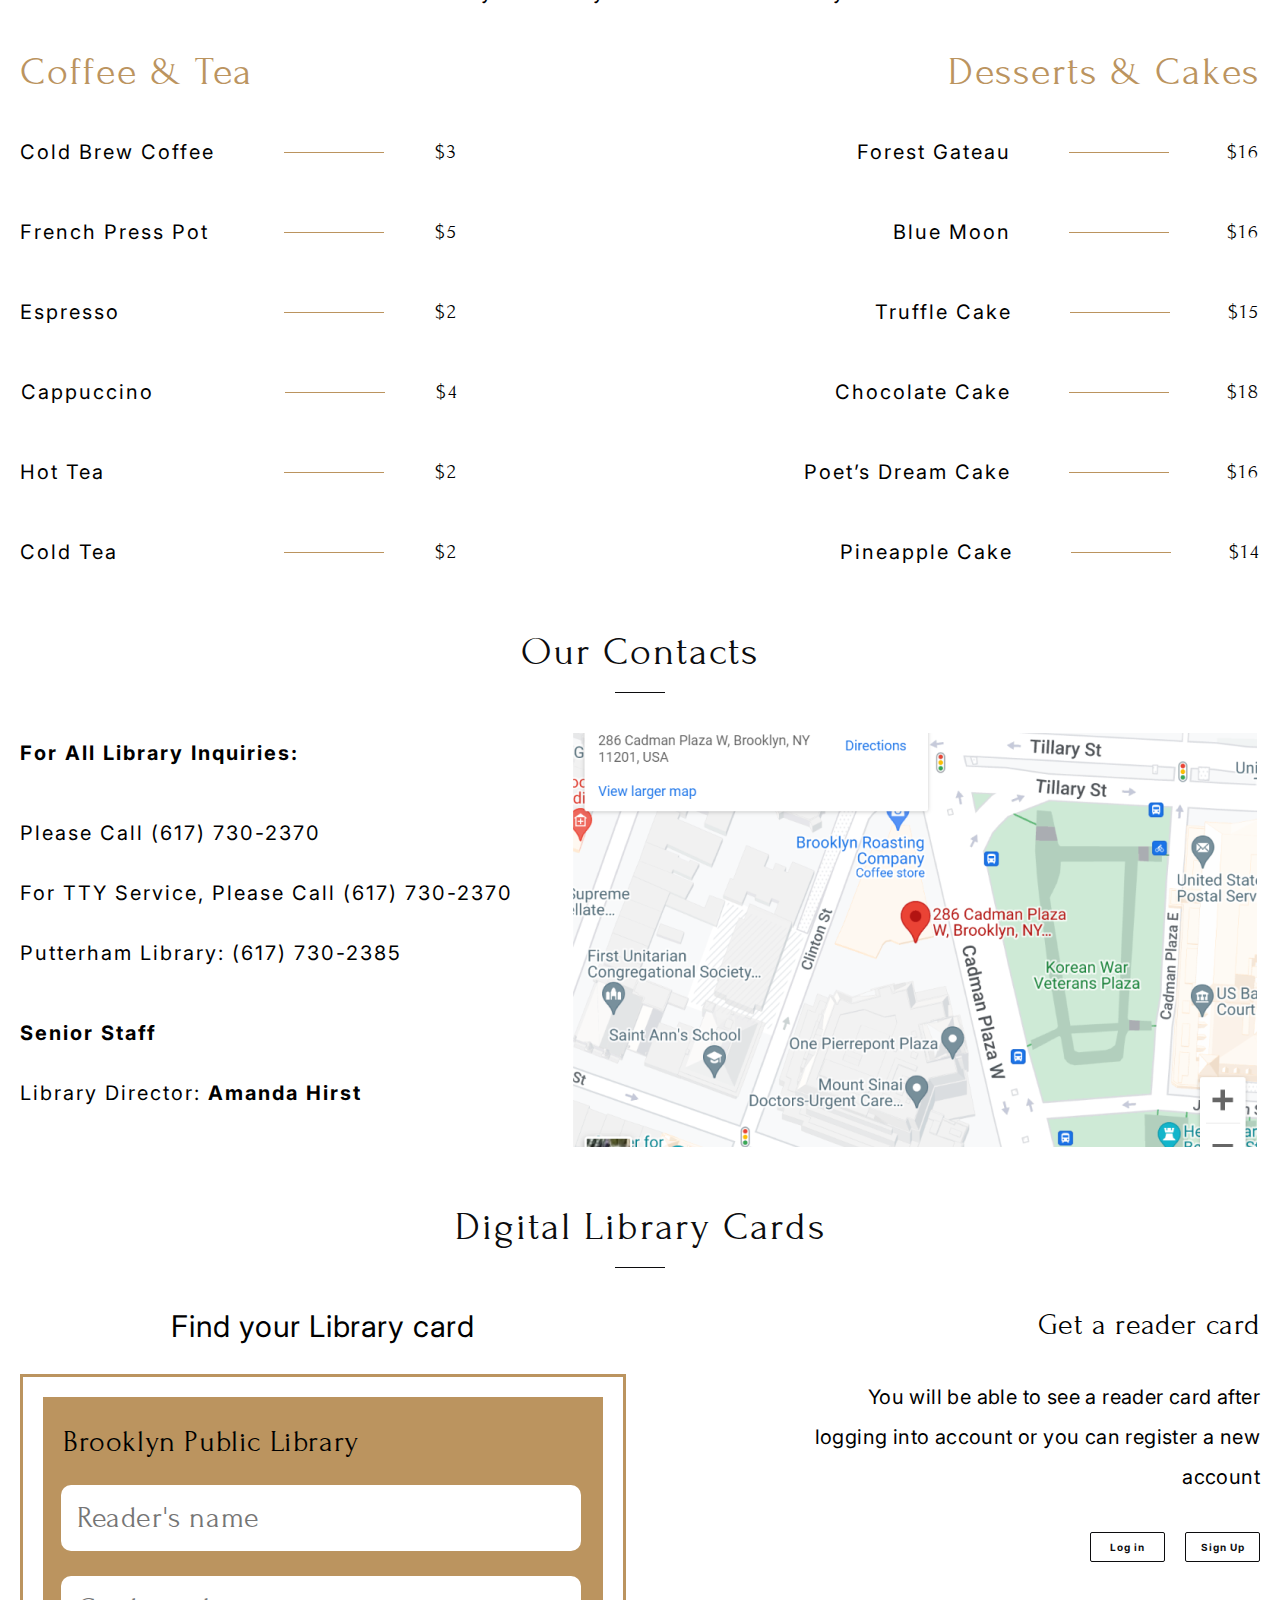
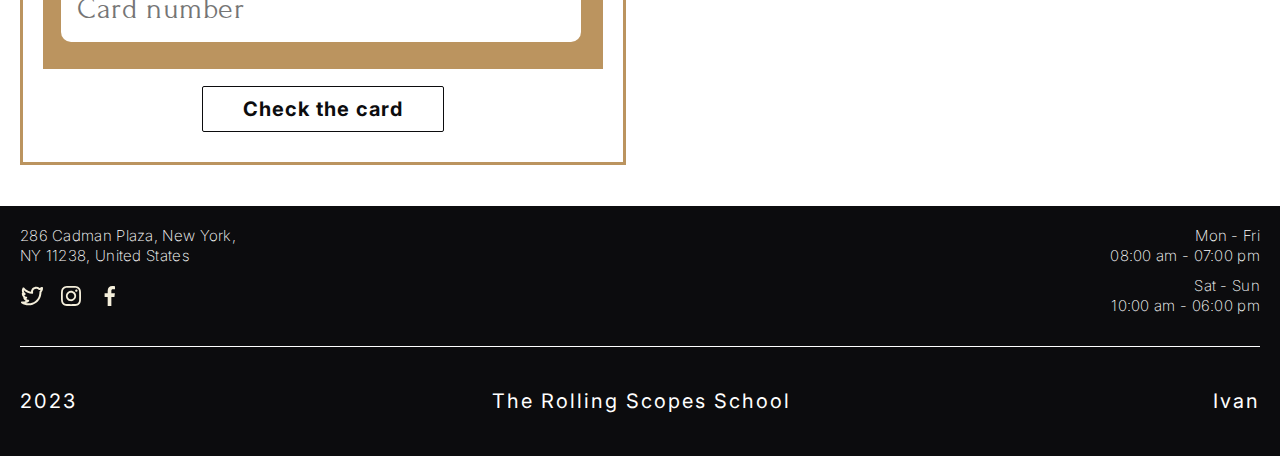
==== commit 0d377c85: "refactor:refactor header btns" ====
--- a/library/index.html
+++ b/library/index.html
@@ -14,7 +14,7 @@
   <link rel="stylesheet" href="./assets/css/style.css">
 </head>
 <body>
-  <div class="main-container">
+  <!-- <div class="main-container"> -->
     <header class="header">
       <h1 class="main-title">Brooklyn Public Library</h1>
         <nav class="navigation">
@@ -26,7 +26,12 @@
             <li><a href="#library_card" class="navigation__list-item">Library Card</a></li>
           </ul>
         </nav>
-        <div class="user"><img src="assets/img/icons/icon_profile.svg" alt="user logo"></div>
+        <button class="user"></button>
+        <button class="burger-menu">
+          <span class="burger-menu__line"></span>
+          <span class="burger-menu__line"></span>
+          <span class="burger-menu__line"></span>
+        </button>
     </header>
   
     <main class="main">
@@ -42,13 +47,29 @@
         <p class="about__text">The Brooklyn Library is a free workspace, a large number of books and a cozy coffee shop inside</p>
         <div class="photo-slider">
           <div class="photo-slider__slides-wrapper">
+            <button class="photo-slider__arrow-btn">
+              <svg xmlns="http://www.w3.org/2000/svg" width="14" height="23" viewBox="0 0 14 23" fill="none">
+                <path d="M0.93934 10.4393C0.353553 11.0251 0.353553 11.9749 0.93934 12.5607L10.4853 22.1066C11.0711 22.6924 12.0208 22.6924 12.6066 22.1066C13.1924 21.5208 13.1924 20.5711 12.6066 19.9853L4.12132 11.5L12.6066 3.01472C13.1924 2.42893 13.1924 1.47919 12.6066 0.893398C12.0208 0.307611 11.0711 0.307611 10.4853 0.893398L0.93934 10.4393ZM3 10H2L2 13H3V10Z" fill="black"/>
+              </svg>
+            </button>
             <img src="./assets/img/slides/first_slide.jpg" alt="fisrt slide" class="photo-slider__item">
             <img src="./assets/img/slides/second_slide.jpg" alt="second slide" class="photo-slider__item">
             <img src="./assets/img/slides/third_slide.jpg" alt="third slide" class="photo-slider__item">
+            <button class="photo-slider__arrow-btn">
+              <svg xmlns="http://www.w3.org/2000/svg" width="14" height="23" viewBox="0 0 14 23" fill="none">
+                <path d="M13.0607 12.5607C13.6464 11.9749 13.6464 11.0251 13.0607 10.4393L3.51472 0.893398C2.92893 0.307611 1.97919 0.307611 1.3934 0.893398C0.807611 1.47919 0.807611 2.42893 1.3934 3.01472L9.87868 11.5L1.3934 19.9853C0.807611 20.5711 0.807611 21.5208 1.3934 22.1066C1.97919 22.6924 2.92893 22.6924 3.51472 22.1066L13.0607 12.5607ZM11 13H12V10H11V13Z" fill="black"/>
+              </svg>
+            </button>
           </div>
           <div class="photo-slider__dots-wrapper">
             <div class="photo-slider__dot">
               <button class="photo-slider__dot-btn photo-slider__dot-btn_active"></button>
+            </div>
+            <div class="photo-slider__dot">
+              <button class="photo-slider__dot-btn"></button>
+            </div>
+            <div class="photo-slider__dot">
+              <button class="photo-slider__dot-btn"></button>
             </div>
             <div class="photo-slider__dot">
               <button class="photo-slider__dot-btn"></button>
@@ -319,9 +340,9 @@
         <div class="contacts__wrapper">
           <div class="contacts-info">
             <h3 class="contacts-info__title">For All Library Inquiries:</h3>
-            <p class="contacts-info__text">Please Call <a href="tel:6177302370" class="contacts-info__link">(617) 730-2370</a></p>
-            <p class="contacts-info__text">For TTY Service, Please Call <a href="tel:6177302370" class="contacts-info__link">(617) 730-2370</a></p>
-            <p class="contacts-info__text">Putterham Library: <a href="tel:6177302385" class="contacts-info__link">(617) 730-2385</a></p>
+            <p class="contacts-info__text">Please Call <a href="tel:+16177302370" class="contacts-info__link">(617) 730-2370</a></p>
+            <p class="contacts-info__text">For TTY Service, Please Call <a href="tel:+16177302370" class="contacts-info__link">(617) 730-2370</a></p>
+            <p class="contacts-info__text">Putterham Library: <a href="tel:+16177302385" class="contacts-info__link">(617) 730-2385</a></p>
             <h3 class="contacts-info__title">Senior Staff</h3>
             <p class="contacts-info__text">Library Director: <a href="mailto:AmandaHirst@gmail.com" class="contacts-info__link"><b>Amanda Hirst</b></a></p>
           </div>
@@ -349,8 +370,10 @@
           <div class="profile-promo">
             <h3 class="profile-promo__title">Get a reader card</h3>
             <p class="profile-promo__form-text">You will be able to see a reader card after logging into account or you can register a new account</p>
-            <button class="profile-promo__form-btn library-btn">Log in</button>
-            <button class="profile-promo__form-btn library-btn">Sign Up</button>
+            <div class="profile-promo__btns-wrapper">
+              <button class="profile-promo__form-btn library-btn">Log in</button>
+              <button class="profile-promo__form-btn library-btn">Sign Up</button>
+            </div>
           </div>
         </div>
       </section>
@@ -392,7 +415,7 @@
         <a href="https://github.com/RobertLokamp/" class="footer__lower-text footer-links">Ivan</a>
       </div>
     </footer>
-  </div>
+  <!-- </div> -->
 
   <script src="index.js"></script>
 
--- a/library/assets/css/style.css
+++ b/library/assets/css/style.css
@@ -8,10 +8,10 @@
     scroll-behavior: smooth;
 }
 
-.main-container {
+/* .main-container {
     width: 1440px;
     margin: 0 auto;
-}
+} */
 
 .footer-links:hover,
 .navigation__list-item:hover {
@@ -66,9 +66,13 @@
 }
 
 .user {
+    width: 28px;
+    height: 28px;
     flex-shrink: 0;
     margin-left: 40px;
     cursor: pointer;
+    border: none;
+    background: url('../img/icons/icon_profile.svg') center center/cover no-repeat;
 }
 
 .user:hover {
@@ -76,10 +80,34 @@
     transition: 0.7s;
 }
 
+.burger-menu {
+    display: none;
+    background: #000;
+    border: none;
+    margin-left: 40px;
+    cursor: pointer;
+}
+
+.burger-menu:hover {
+    opacity: 75%;
+    transition: 0.7s;
+}
+
+.burger-menu__line {
+    display: block;
+    width: 45px;
+    height: 1px;
+    background-color: #FFFFFF;
+}
+
+.burger-menu__line:not(:first-child) {
+    margin-top: 10px;
+}
+
 .welcome {
     height: 600px;
     padding-top: 220px;
-    background: url(../img/welcome-bg.jpg) center center/cover no-repeat;
+    background: #0C0C0E url(../img/welcome-bg.jpg) center center/cover no-repeat;
 }
 
 .welcome__title {
@@ -120,7 +148,7 @@
 }
 
 .about {
-    height: 837px;
+    min-height: 837px;
     padding: 20px 20px 40px;
 }
 
@@ -150,10 +178,19 @@
     height: 560px;
 }
 
+.photo-slider__arrow-btn {
+    display: none;
+    margin-top: 35px;
+    border: none;
+    background-color: #FFF;
+    cursor: pointer;
+}
+
 .photo-slider__dots-wrapper {
     display: flex;
     justify-content: center;
-    margin: 35px auto;
+    margin: 0 auto;
+    margin-top: 35px;
 }
 
 .photo-slider__dot {
@@ -165,6 +202,11 @@
     background-color: #FFF;
     cursor: pointer;
     border-radius: 100%;
+}
+
+.photo-slider__dot:nth-child(4),
+.photo-slider__dot:nth-child(5) {
+    display: none;
 }
 
 .photo-slider__dot-btn {
@@ -344,7 +386,7 @@
     line-height: 40px; /* 266.667% */;
     color: #000;
     text-transform: capitalize;
-    letter-spacing: 1.8px;
+    letter-spacing: 2.0px;
 }
 
 .book-card__btn {
@@ -390,7 +432,7 @@
 }
 
 .coffee-shop {
-    height: 841px;
+    min-height: 841px;
     padding: 20px 20px 40px 20px;
 }
 
@@ -477,7 +519,7 @@
 }
 
 .contacts {
-    height: 575px;
+    min-height: 575px;
     padding: 20px 20px 40px 20px;
 }
 
@@ -532,7 +574,7 @@
 }
 
 .library-cards {
-    height: 614px;
+    min-height: 614px;
     padding: 20px 20px 41px;
 }
 
@@ -554,9 +596,7 @@
 }
 
 .find-card__form {
-    width: 600px;
-    height: 386px;
-    margin-top: 28px;
+    margin-top: 30px;
     padding: 20px 20px 30px;
     border: 3px solid #BB945F;
 }
@@ -586,6 +626,7 @@
     margin-left: -2px;
     background: #FFF;
     border-radius: 10px;
+    border: none;
 }
 
 .find-card__form-input:nth-of-type(2) {
@@ -652,11 +693,16 @@
     letter-spacing: 0.4px;
 }
 
+.profile-promo__btns-wrapper {
+    display: flex;
+    justify-content: end;
+    gap: 20px;
+}
+
 .profile-promo__form-btn {
     display: flex;
     justify-content: center;
     align-items: center;
-    float: right;
     width: 75px;
     height: 30px;
     margin-top: 35px;
@@ -675,10 +721,6 @@
     letter-spacing: 1px;
 }
 
-.profile-promo__form-btn:nth-of-type(2) {
-    margin-right: 20px;
-}
-
 .footer {
     height: 250px;
     padding: 20px 20px 44px;
@@ -716,8 +758,8 @@
 }
 
 .footer__icon:hover {
-   opacity: 75%;
-   transition: 0.7s;
+    opacity: 75%;
+    transition: 0.7s;
 }
 
 .footer__upper-wrapper-right {
@@ -756,4 +798,83 @@
 .footer__lower-text:first-child {
     width: 50px;
     text-align: left;
+}
+
+@media (max-width: 1024px) {
+    .navigation__list {
+        display: none;
+    }
+    
+    .burger-menu {
+        display: block;
+    }
+
+    .photo-slider__slides-wrapper {
+        gap: 48px;
+    }
+
+    .photo-slider__item:not(:first-of-type) {
+        display: none;
+    }
+
+    .photo-slider__arrow-btn {
+        display: block;
+    }
+
+    .photo-slider__dots-wrapper {
+        margin-top: 20px;
+    }
+
+    .photo-slider__dot:nth-child(4),
+    .photo-slider__dot:nth-child(5) {
+        display: flex;
+    }
+
+    .favorites__cards-wrapper {
+        justify-content: center;
+    }
+
+    .coffee-shop__menu-wrapper {
+        display: block;
+    }
+
+    .menu-card_right {
+        margin-top: 40px;
+    }
+
+    .menu-card__left-list-item {
+        justify-content: left;
+    }
+
+    .contacts__wrapper {
+        flex-direction: column;
+        gap: 100px;
+    }
+
+    .contacts__map {
+        margin: 0 auto;
+    }
+
+    .library-cards__wrapper {
+        flex-wrap: wrap;
+        justify-content: center;
+        gap: 20px;
+    }
+
+    .profile-promo {
+        width: 600px;
+    }
+
+    .profile-promo__title {
+        text-align: center;
+    }
+
+    .profile-promo__form-text {
+        text-align: center;
+    }
+
+    .profile-promo__btns-wrapper {
+        display: flex;
+        justify-content: center;
+    }
 }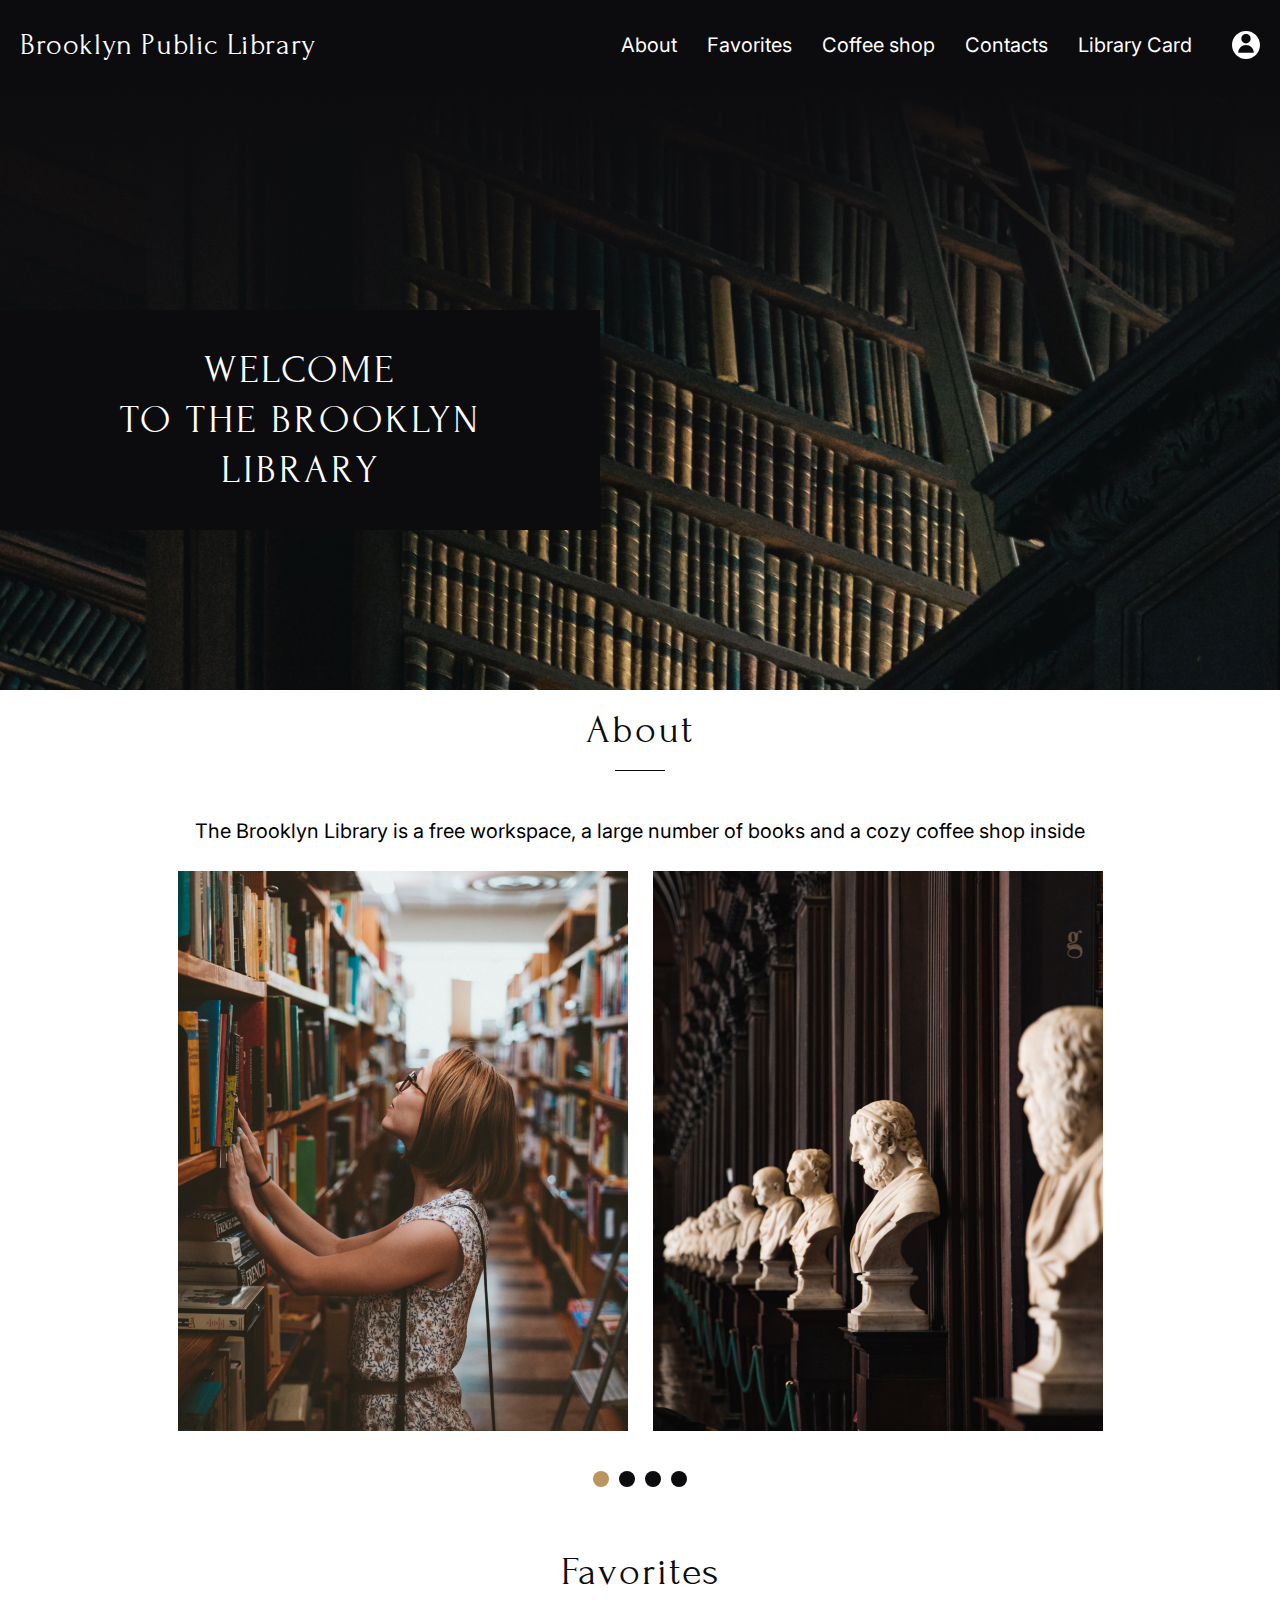
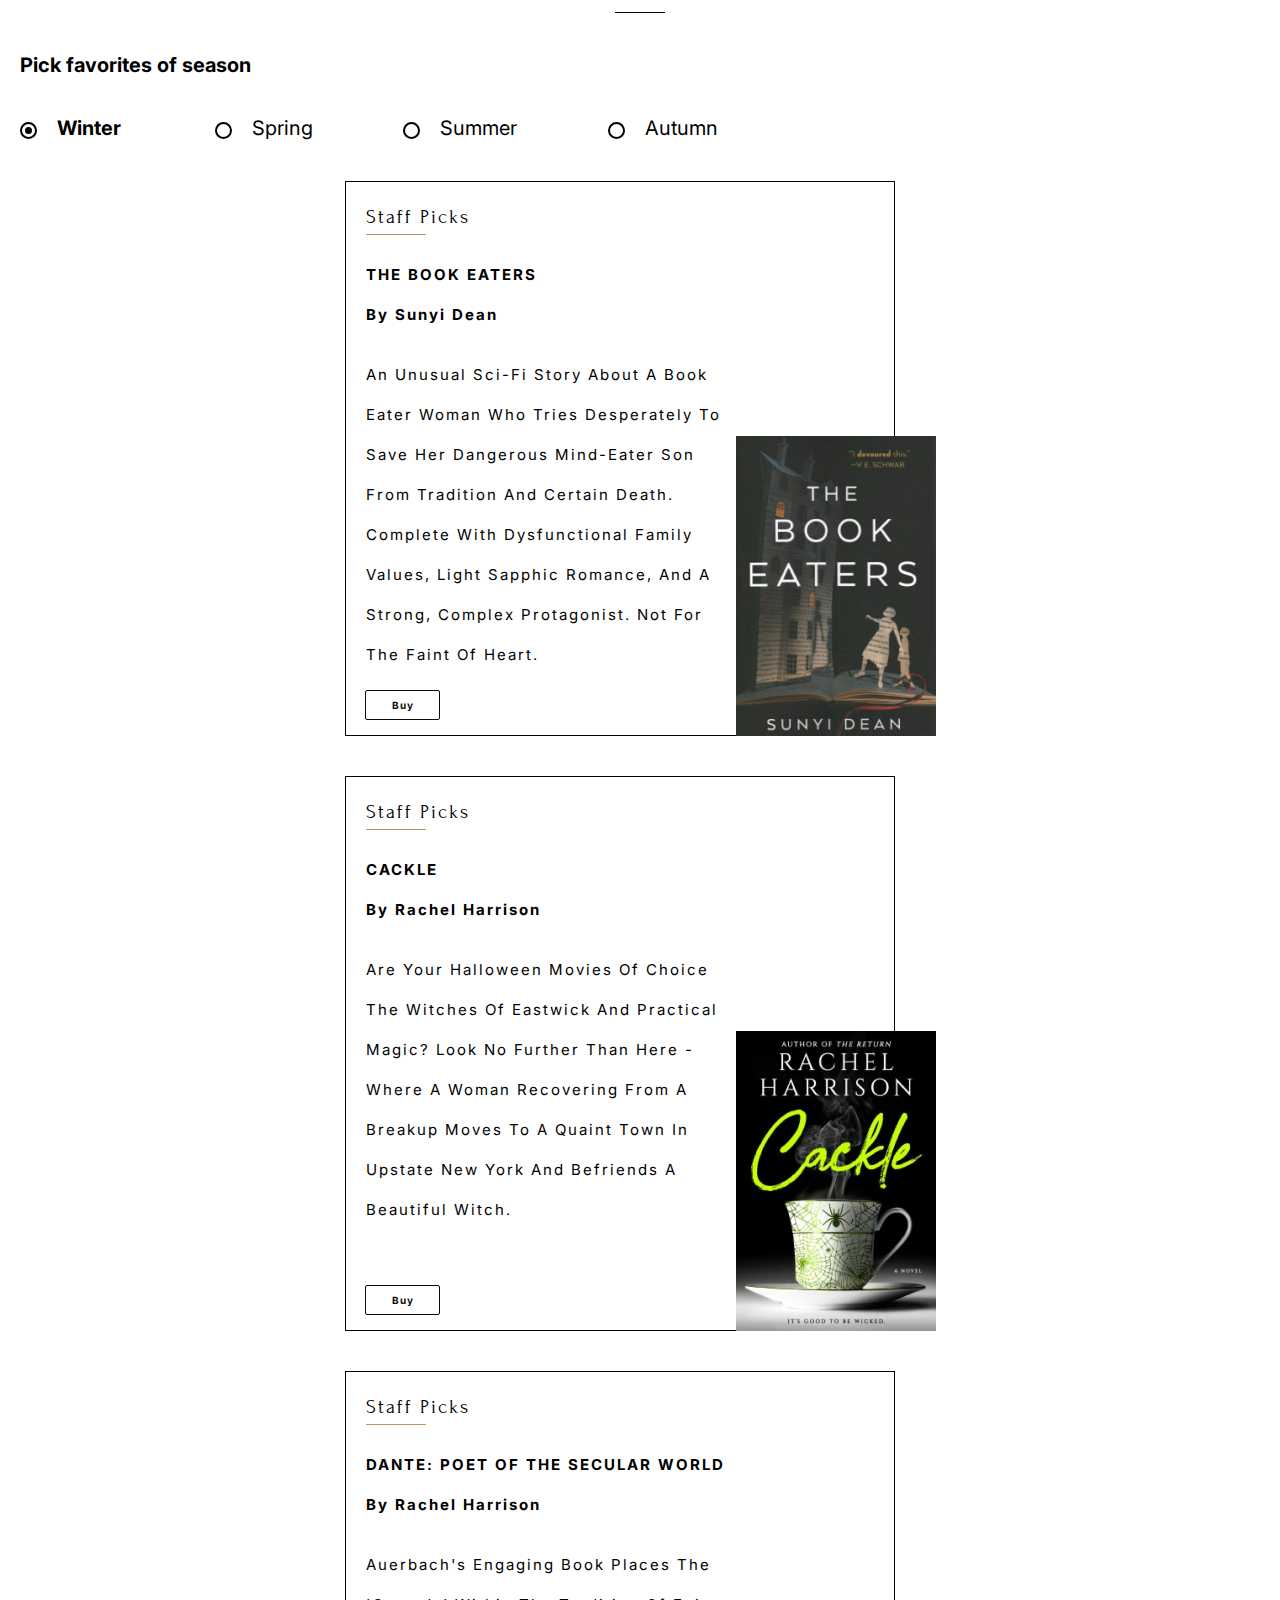
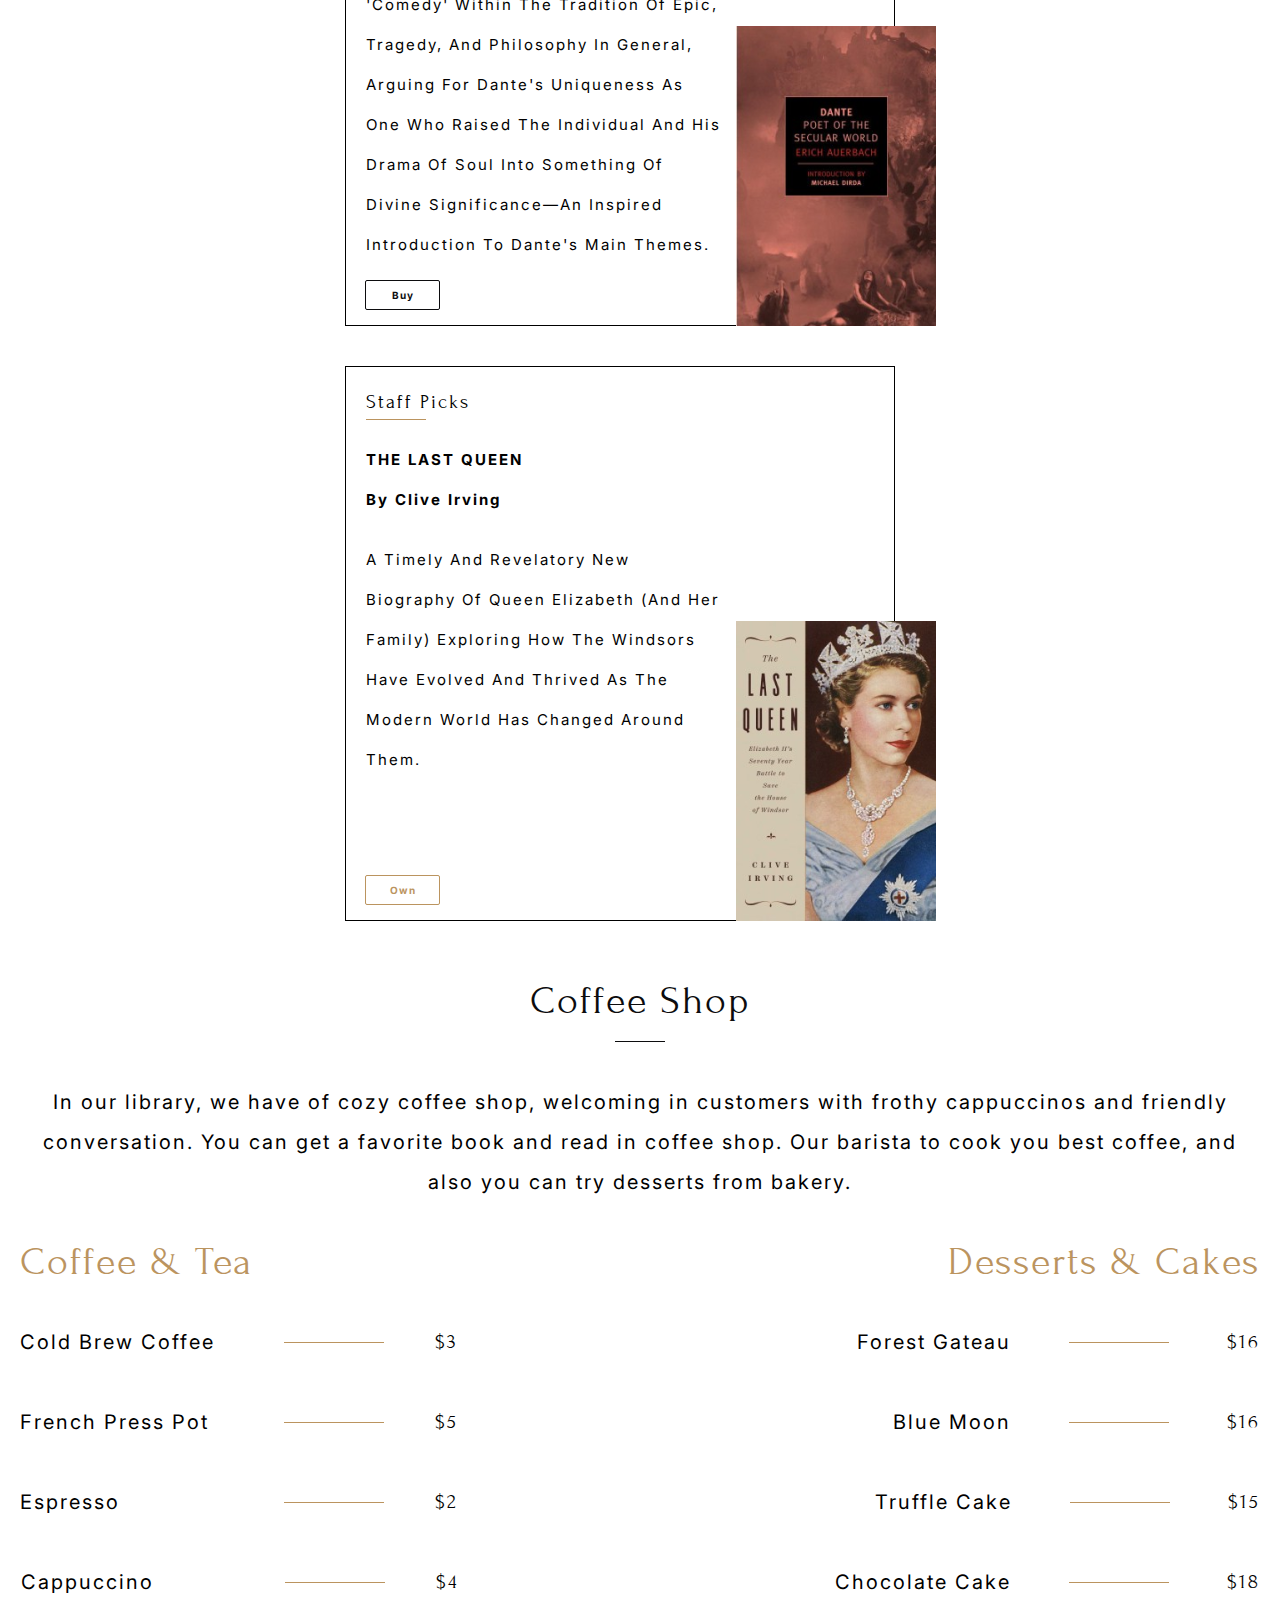
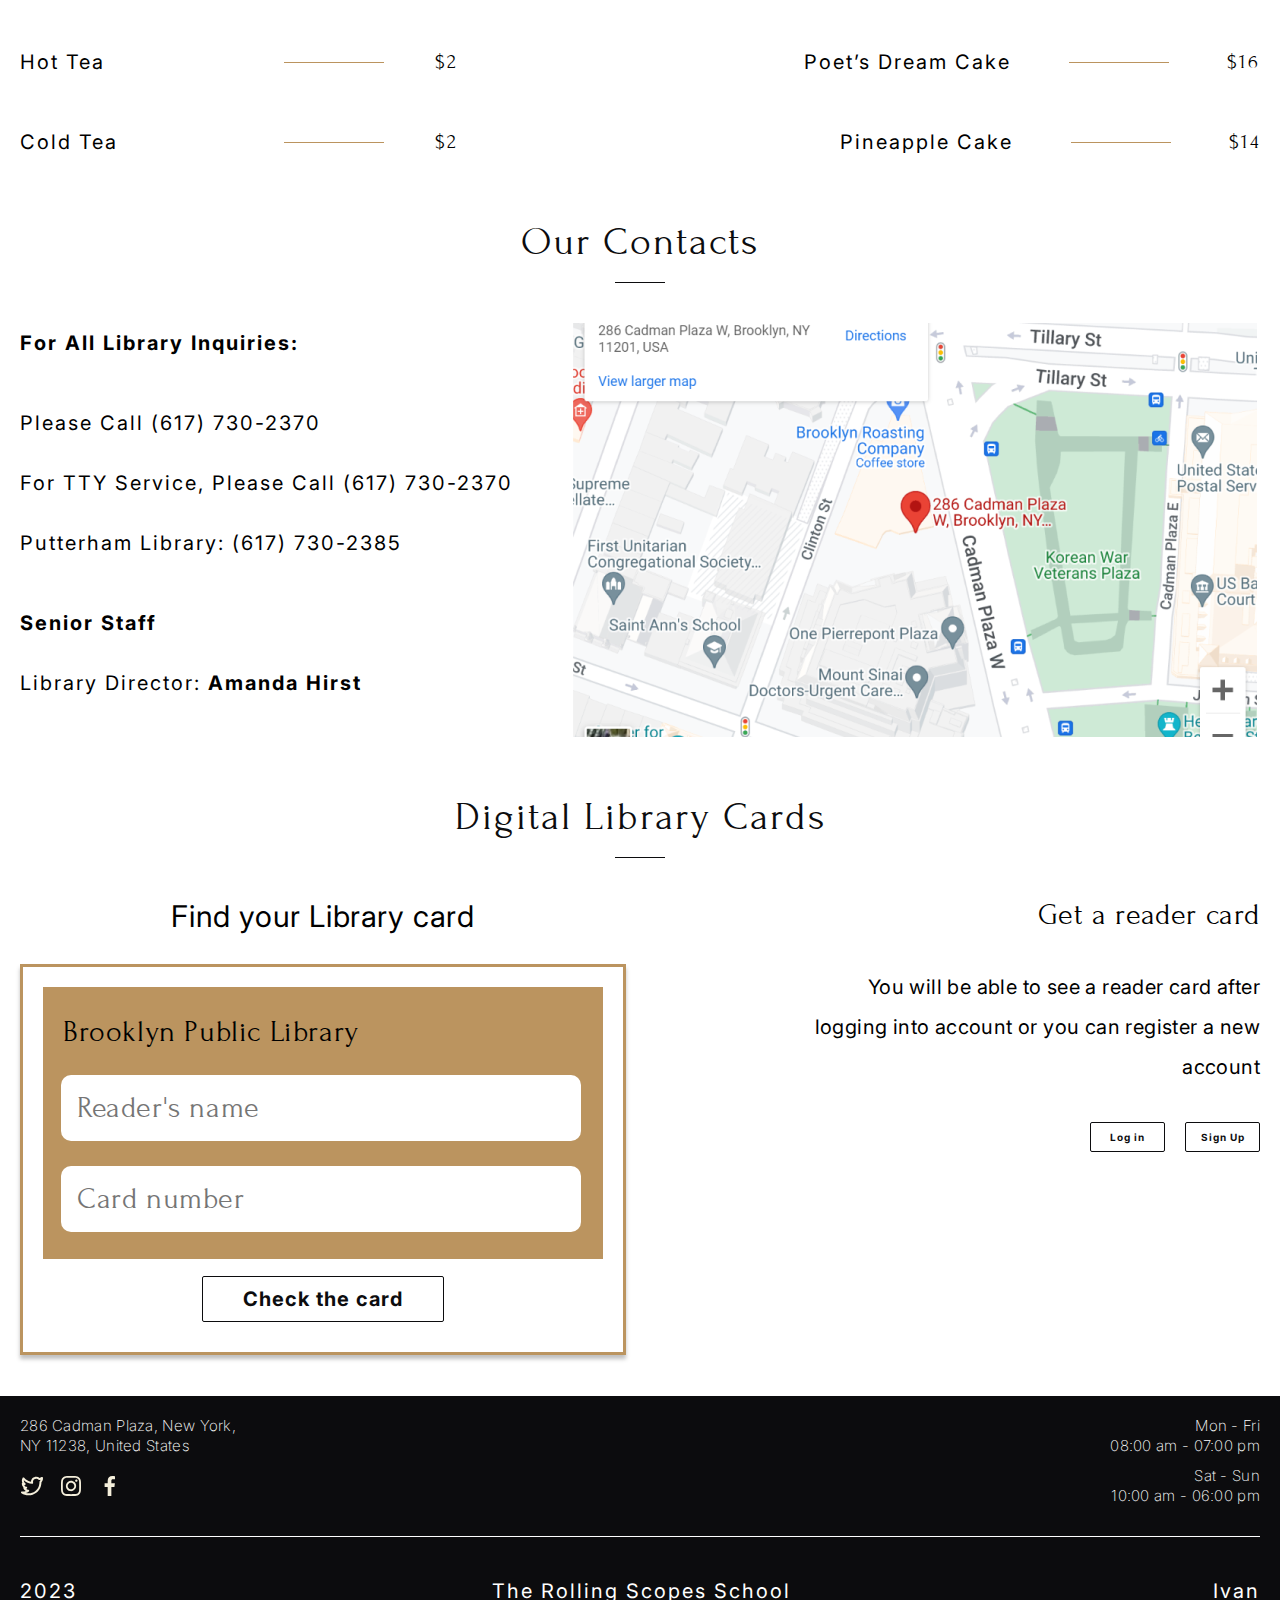
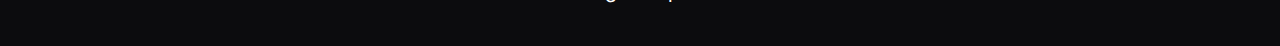
==== commit a587c934: "feat:add burger menu and finish adaptive" ====
--- a/library/index.html
+++ b/library/index.html
@@ -14,7 +14,7 @@
   <link rel="stylesheet" href="./assets/css/style.css">
 </head>
 <body>
-  <!-- <div class="main-container"> -->
+  <div class="main-container">
     <header class="header">
       <h1 class="main-title">Brooklyn Public Library</h1>
         <nav class="navigation">
@@ -48,16 +48,16 @@
         <div class="photo-slider">
           <div class="photo-slider__slides-wrapper">
             <button class="photo-slider__arrow-btn">
-              <svg xmlns="http://www.w3.org/2000/svg" width="14" height="23" viewBox="0 0 14 23" fill="none">
-                <path d="M0.93934 10.4393C0.353553 11.0251 0.353553 11.9749 0.93934 12.5607L10.4853 22.1066C11.0711 22.6924 12.0208 22.6924 12.6066 22.1066C13.1924 21.5208 13.1924 20.5711 12.6066 19.9853L4.12132 11.5L12.6066 3.01472C13.1924 2.42893 13.1924 1.47919 12.6066 0.893398C12.0208 0.307611 11.0711 0.307611 10.4853 0.893398L0.93934 10.4393ZM3 10H2L2 13H3V10Z" fill="black"/>
+              <svg xmlns="http://www.w3.org/2000/svg" width="24" height="25" viewBox="0 0 24 25" fill="none">
+                <path d="M15 7.5L9 12.5L15 17.5" stroke="black" stroke-linecap="round" stroke-linejoin="round"/>
               </svg>
             </button>
             <img src="./assets/img/slides/first_slide.jpg" alt="fisrt slide" class="photo-slider__item">
             <img src="./assets/img/slides/second_slide.jpg" alt="second slide" class="photo-slider__item">
             <img src="./assets/img/slides/third_slide.jpg" alt="third slide" class="photo-slider__item">
             <button class="photo-slider__arrow-btn">
-              <svg xmlns="http://www.w3.org/2000/svg" width="14" height="23" viewBox="0 0 14 23" fill="none">
-                <path d="M13.0607 12.5607C13.6464 11.9749 13.6464 11.0251 13.0607 10.4393L3.51472 0.893398C2.92893 0.307611 1.97919 0.307611 1.3934 0.893398C0.807611 1.47919 0.807611 2.42893 1.3934 3.01472L9.87868 11.5L1.3934 19.9853C0.807611 20.5711 0.807611 21.5208 1.3934 22.1066C1.97919 22.6924 2.92893 22.6924 3.51472 22.1066L13.0607 12.5607ZM11 13H12V10H11V13Z" fill="black"/>
+              <svg xmlns="http://www.w3.org/2000/svg" width="24" height="25" viewBox="0 0 24 25" fill="none">
+                <path d="M9 17.5L15 12.5L9 7.5" stroke="black" stroke-linecap="round" stroke-linejoin="round"/>
               </svg>
             </button>
           </div>
@@ -415,7 +415,7 @@
         <a href="https://github.com/RobertLokamp/" class="footer__lower-text footer-links">Ivan</a>
       </div>
     </footer>
-  <!-- </div> -->
+  </div>
 
   <script src="index.js"></script>
 
--- a/library/assets/css/style.css
+++ b/library/assets/css/style.css
@@ -2,16 +2,20 @@
     box-sizing: border-box;
     margin: 0;
     padding: 0;
+    -webkit-tap-highlight-color:  rgba(255, 255, 255, 0);
 }
 
 html {
     scroll-behavior: smooth;
 }
 
-/* .main-container {
-    width: 1440px;
+.main-container {
+    overflow: hidden;
+    max-width: 1440px;
     margin: 0 auto;
-} */
+    width: 100%;
+    position: relative;
+}
 
 .footer-links:hover,
 .navigation__list-item:hover {
@@ -72,6 +76,7 @@
     margin-left: 40px;
     cursor: pointer;
     border: none;
+    outline: none;
     background: url('../img/icons/icon_profile.svg') center center/cover no-repeat;
 }
 
@@ -82,10 +87,14 @@
 
 .burger-menu {
     display: none;
+    width: 45px;
+    height: 20px;
     background: #000;
     border: none;
+    outline: none;
     margin-left: 40px;
     cursor: pointer;
+    position: relative;
 }
 
 .burger-menu:hover {
@@ -94,14 +103,34 @@
 }
 
 .burger-menu__line {
-    display: block;
+    background-color: #FFF;
+    position: absolute;
     width: 45px;
     height: 1px;
-    background-color: #FFFFFF;
-}
-
-.burger-menu__line:not(:first-child) {
-    margin-top: 10px;
+    right: 2px;
+    transition: background-color 0.5s, opacity 0.25s, transform 0.5s;
+    will-change: transform;
+}
+
+.burger-menu__line:nth-child(1) {
+    transform: translateY(-10px);
+}
+
+.burger-menu__line:nth-child(3) {
+    transform: translateY(10px);
+}
+
+/* Крестик */
+.burger-menu_open .burger-menu__line:nth-child(1) {
+    transform: translateY(0) rotate(45deg);
+}
+
+.burger-menu_open .burger-menu__line:nth-child(2) {
+    opacity: 0;
+}
+
+.burger-menu_open .burger-menu__line:nth-child(3) {
+    transform: translateY(0) rotate(-45deg);
 }
 
 .welcome {
@@ -180,7 +209,7 @@
 
 .photo-slider__arrow-btn {
     display: none;
-    margin-top: 35px;
+    margin-top: 50px;
     border: none;
     background-color: #FFF;
     cursor: pointer;
@@ -599,6 +628,7 @@
     margin-top: 30px;
     padding: 20px 20px 30px;
     border: 3px solid #BB945F;
+    box-shadow: 0px 4px 4px 0px rgba(0, 0, 0, 0.25);
 }
 
 .find-card__input-container {
@@ -697,6 +727,7 @@
     display: flex;
     justify-content: end;
     gap: 20px;
+    margin-top: 35px;
 }
 
 .profile-promo__form-btn {
@@ -705,7 +736,6 @@
     align-items: center;
     width: 75px;
     height: 30px;
-    margin-top: 35px;
     padding: 10px 0px;
     background-color: #FFF;
     cursor: pointer;
@@ -800,9 +830,44 @@
     text-align: left;
 }
 
+@media (max-width: 1439px) {
+    .photo-slider__item:nth-of-type(3) {
+        display: none;
+    }
+
+    .photo-slider__dot:nth-child(4) {
+        display: flex;
+    }
+}
+
+@media (max-width: 1280px) {
+    .favorites__cards-wrapper {
+        flex-direction: column;
+        align-items: center;
+    }
+}
+
 @media (max-width: 1024px) {
+    .navigation.burger-menu_open {
+        visibility: visible;
+        transform: translateX(-100%);
+    }
+
+    .navigation {
+        position: absolute;
+        right: -350px;
+        top: 90px;
+        width: 350px;
+        background: #0C0C0E;
+        visibility: hidden;
+        transition: transform 0.6s, visibility 0.2s;
+    }
+
     .navigation__list {
-        display: none;
+        display: flex;
+        flex-direction: column;
+        align-items: center;
+        padding: 10px 107px 100px;
     }
     
     .burger-menu {
@@ -810,7 +875,7 @@
     }
 
     .photo-slider__slides-wrapper {
-        gap: 48px;
+        gap: 56px;
     }
 
     .photo-slider__item:not(:first-of-type) {
@@ -825,13 +890,12 @@
         margin-top: 20px;
     }
 
-    .photo-slider__dot:nth-child(4),
     .photo-slider__dot:nth-child(5) {
         display: flex;
     }
 
-    .favorites__cards-wrapper {
-        justify-content: center;
+    .coffee-shop__text {
+        letter-spacing: 1.9px;
     }
 
     .coffee-shop__menu-wrapper {
@@ -876,5 +940,6 @@
     .profile-promo__btns-wrapper {
         display: flex;
         justify-content: center;
+        margin-top: 40px;
     }
 }